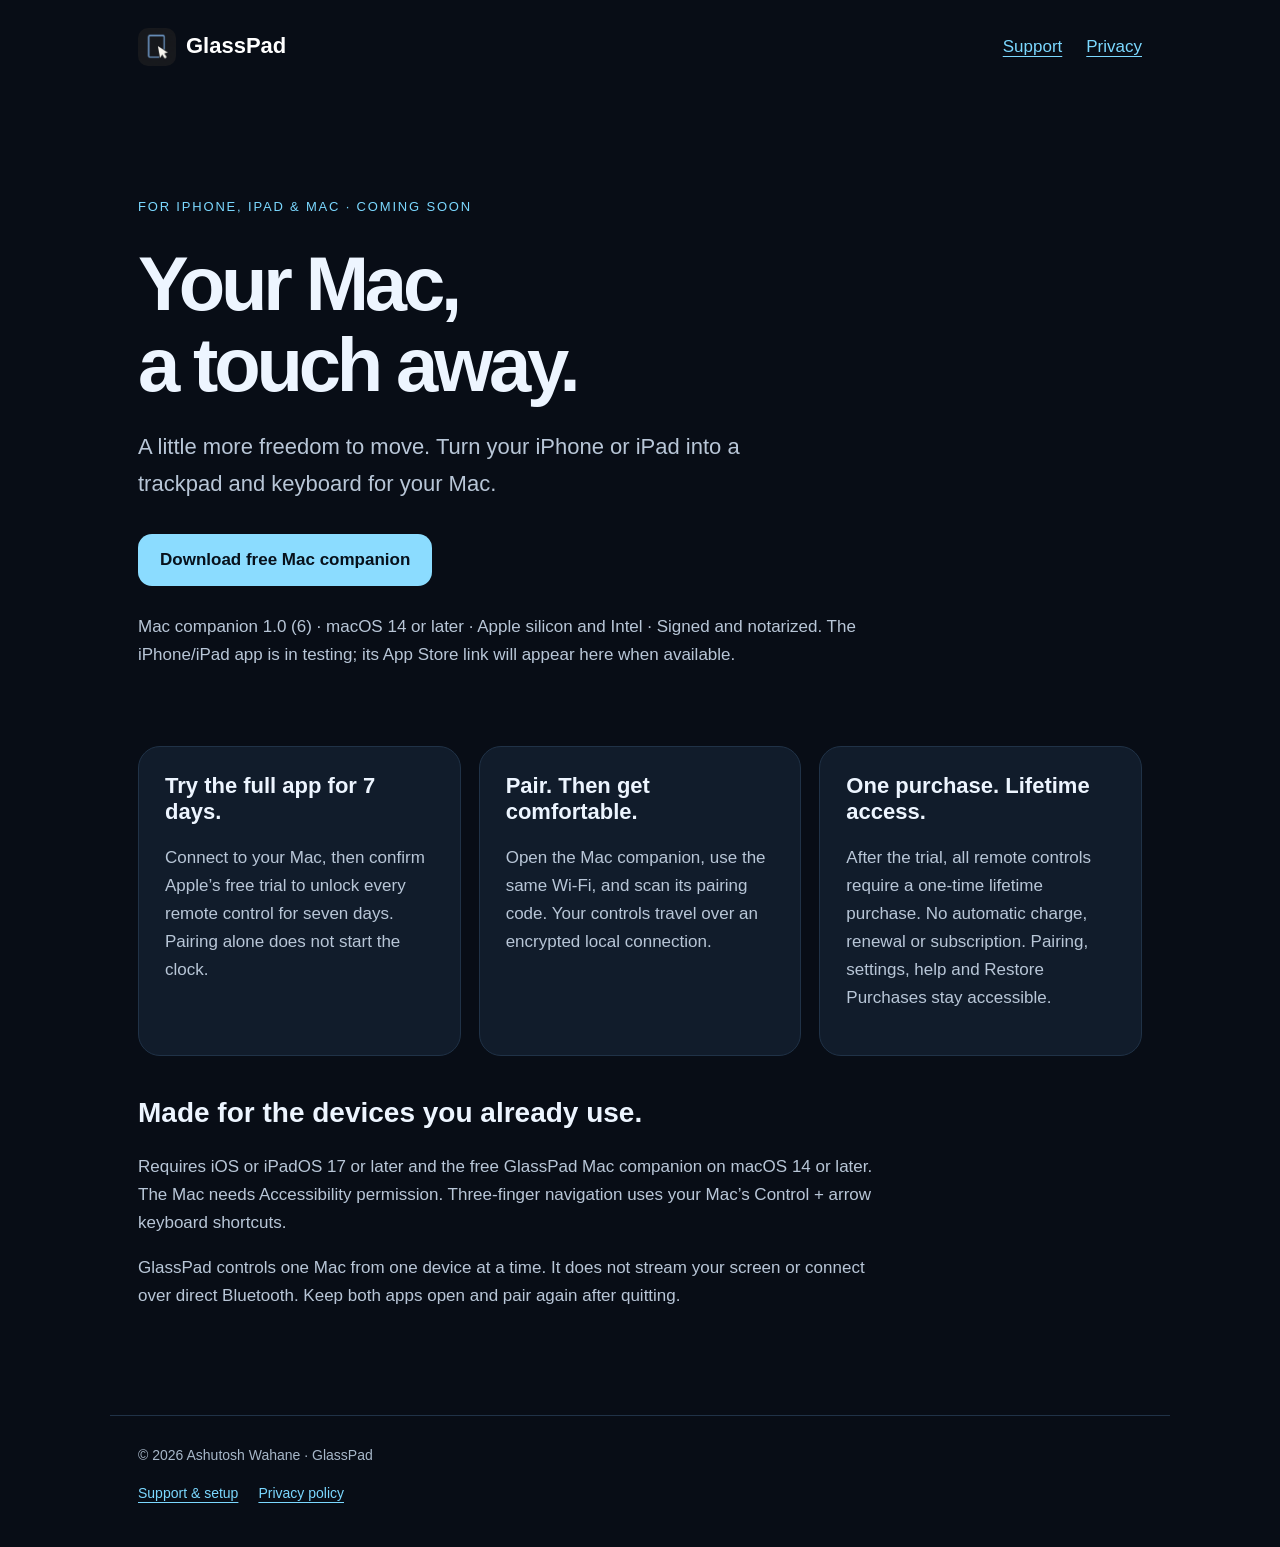
==== index.html @ e1596158 "Update current Mac companion label to build 6 Updated the version number in the Mac companion downlo" ====
<!doctype html><html lang="en"><head><meta charset="utf-8"><meta name="viewport" content="width=device-width,initial-scale=1"><meta name="description" content="GlassPad turns your iPhone or iPad into a trackpad and keyboard for your Mac."><title>Your Mac, a touch away — GlassPad</title><link rel="icon" href="icon.png"><link rel="stylesheet" href="style.css"></head><body><header><nav aria-label="Main"><a class="brand" href="./"><img src="icon.png" alt="">GlassPad</a><a href="support.html">Support</a><a href="privacy.html">Privacy</a></nav></header><main><section class="hero"><span class="eyebrow">For iPhone, iPad &amp; Mac · Coming soon</span><h1>Your Mac,<br>a touch away.</h1><p class="lead">A little more freedom to move. Turn your iPhone or iPad into a trackpad and keyboard for your Mac.</p><a class="button" href="https://github.com/Ashutoshwahane/glasspad-site/releases/download/mac-v1.0-build6/GlassPad-Mac-1.0-6.zip">Download free Mac companion</a><p>Mac companion 1.0 (6) · macOS 14 or later · Apple silicon and Intel · Signed and notarized. The iPhone/iPad app is in testing; its App Store link will appear here when available.</p></section><section class="cards" aria-label="Features"><article class="card"><h2>Try the full app for 7 days.</h2><p>Connect to your Mac, then confirm Apple’s free trial to unlock every remote control for seven days. Pairing alone does not start the clock.</p></article><article class="card"><h2>Pair. Then get comfortable.</h2><p>Open the Mac companion, use the same Wi-Fi, and scan its pairing code. Your controls travel over an encrypted local connection.</p></article><article class="card"><h2>One purchase. Lifetime access.</h2><p>After the trial, all remote controls require a one-time lifetime purchase. No automatic charge, renewal or subscription. Pairing, settings, help and Restore Purchases stay accessible.</p></article></section><section class="prose"><h2>Made for the devices you already use.</h2><p>Requires iOS or iPadOS 17 or later and the free GlassPad Mac companion on macOS 14 or later. The Mac needs Accessibility permission. Three-finger navigation uses your Mac’s Control + arrow keyboard shortcuts.</p><p>GlassPad controls one Mac from one device at a time. It does not stream your screen or connect over direct Bluetooth. Keep both apps open and pair again after quitting.</p></section></main><footer>© 2026 Ashutosh Wahane · GlassPad<p><a href="support.html">Support &amp; setup</a><a href="privacy.html">Privacy policy</a></p></footer></body></html>
---- style.css ----
*{box-sizing:border-box}body{margin:0;background:#080d16;color:#edf5ff;font:17px/1.65 -apple-system,BlinkMacSystemFont,"Segoe UI",sans-serif}a{color:#7bd8ff;text-underline-offset:4px}header,main,footer{max-width:1060px;margin:auto;padding:28px}nav{display:flex;align-items:center;gap:24px}nav .brand{margin-right:auto;color:#fff;text-decoration:none;font-size:22px;font-weight:700}nav img{width:38px;height:38px;border-radius:10px;vertical-align:middle;margin-right:10px}.hero{padding:70px 0 60px;max-width:800px}.eyebrow{color:#7bd8ff;font-size:13px;letter-spacing:.14em;text-transform:uppercase}h1{font-size:clamp(40px,7vw,76px);line-height:1.06;letter-spacing:-.055em;margin:24px 0}h2{font-size:28px;line-height:1.2;margin-top:40px}p{color:#b8c6d7}strong{color:#edf5ff}.lead{font-size:22px;max-width:640px}.button{display:inline-block;background:#8bdcff;color:#07111c;padding:12px 22px;border-radius:14px;text-decoration:none;font-weight:700;margin:10px 10px 10px 0}.cards{display:grid;grid-template-columns:repeat(3,1fr);gap:18px}.card{background:#111c2b;border:1px solid #203247;border-radius:22px;padding:26px}.card h2{font-size:22px;margin-top:0}.prose{max-width:760px}.prose h1{font-size:48px}.notice{border-left:3px solid #7bd8ff;padding:12px 20px;background:#111c2b}footer{font-size:14px;border-top:1px solid #203247;margin-top:60px;color:#a7b7c9}footer a{margin-right:20px}@media(max-width:700px){.cards{grid-template-columns:1fr}header,main,footer{padding:22px}nav{gap:16px;font-size:14px}.hero{padding-top:36px}.prose h1{font-size:38px}}
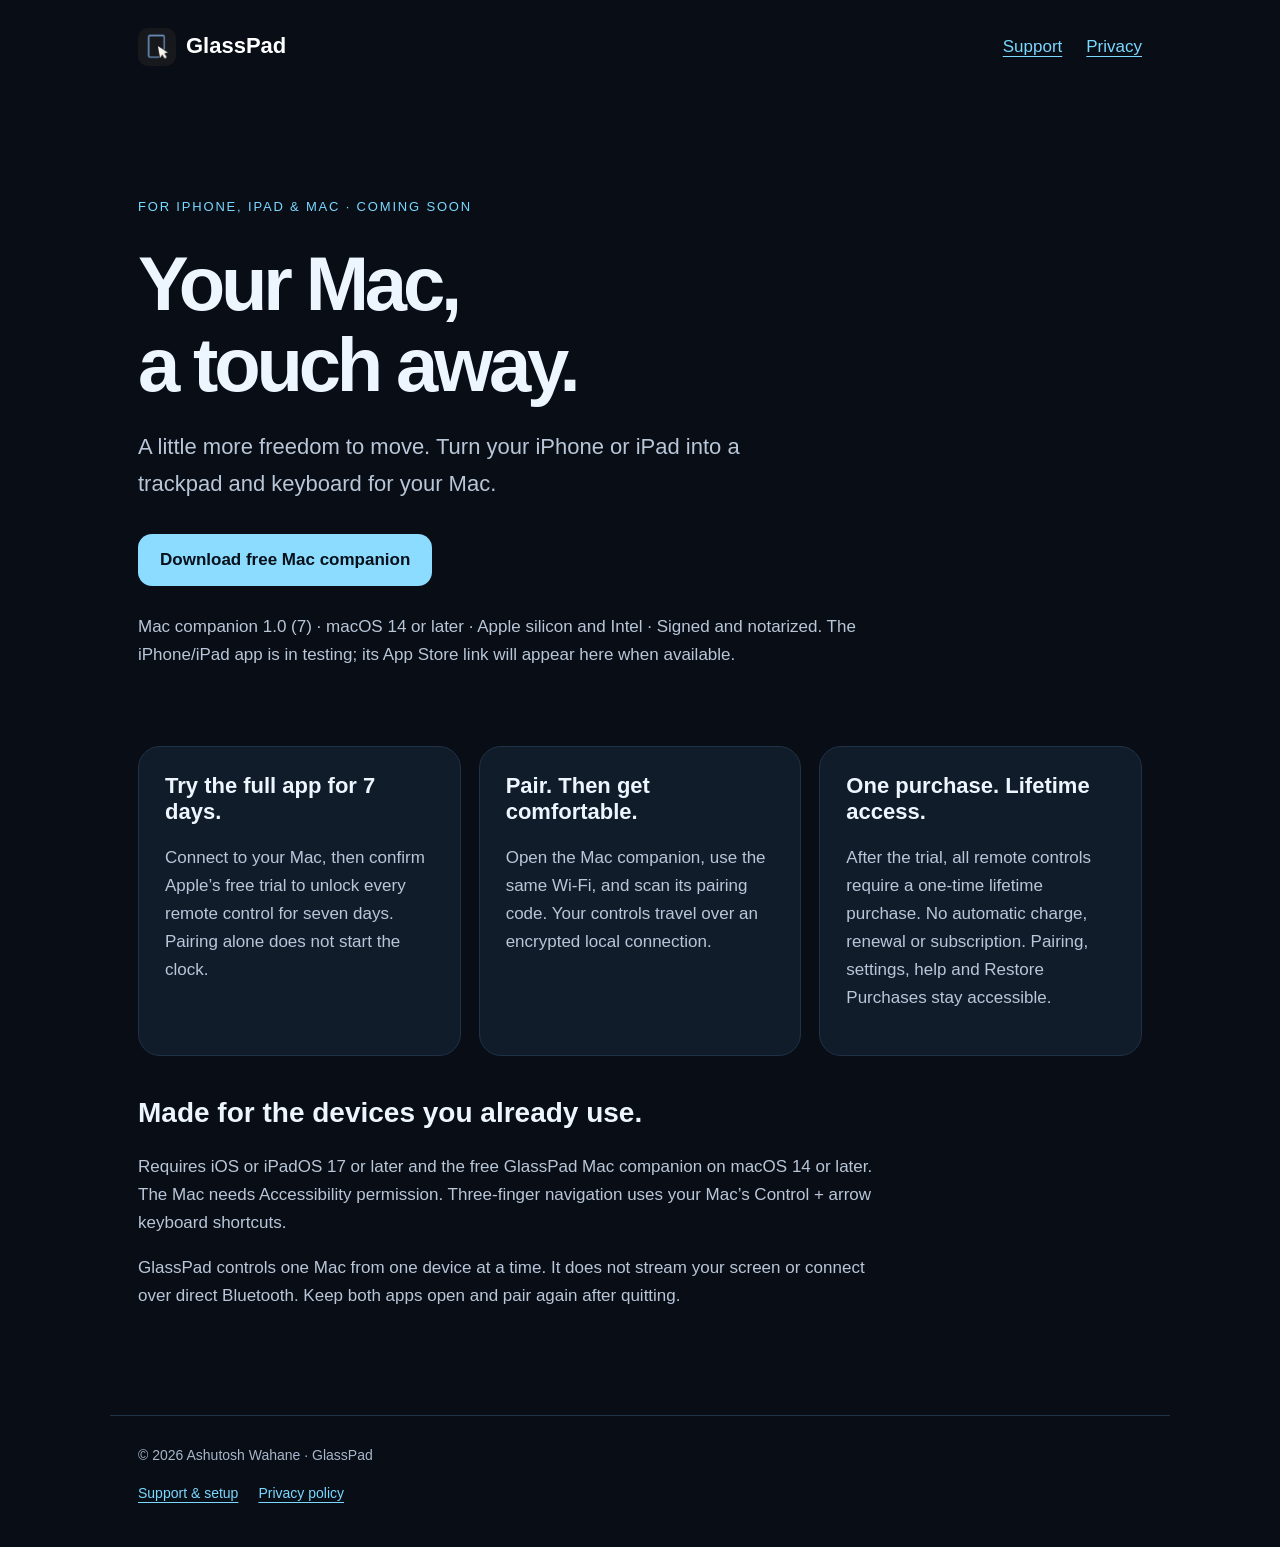
==== commit 3a905076: "Publish notarized Mac companion 1.0 build 7" ====
--- a/index.html
+++ b/index.html
@@ -1 +1 @@
-<!doctype html><html lang="en"><head><meta charset="utf-8"><meta name="viewport" content="width=device-width,initial-scale=1"><meta name="description" content="GlassPad turns your iPhone or iPad into a trackpad and keyboard for your Mac."><title>Your Mac, a touch away — GlassPad</title><link rel="icon" href="icon.png"><link rel="stylesheet" href="style.css"></head><body><header><nav aria-label="Main"><a class="brand" href="./"><img src="icon.png" alt="">GlassPad</a><a href="support.html">Support</a><a href="privacy.html">Privacy</a></nav></header><main><section class="hero"><span class="eyebrow">For iPhone, iPad &amp; Mac · Coming soon</span><h1>Your Mac,<br>a touch away.</h1><p class="lead">A little more freedom to move. Turn your iPhone or iPad into a trackpad and keyboard for your Mac.</p><a class="button" href="https://github.com/Ashutoshwahane/glasspad-site/releases/download/mac-v1.0-build6/GlassPad-Mac-1.0-6.zip">Download free Mac companion</a><p>Mac companion 1.0 (6) · macOS 14 or later · Apple silicon and Intel · Signed and notarized. The iPhone/iPad app is in testing; its App Store link will appear here when available.</p></section><section class="cards" aria-label="Features"><article class="card"><h2>Try the full app for 7 days.</h2><p>Connect to your Mac, then confirm Apple’s free trial to unlock every remote control for seven days. Pairing alone does not start the clock.</p></article><article class="card"><h2>Pair. Then get comfortable.</h2><p>Open the Mac companion, use the same Wi-Fi, and scan its pairing code. Your controls travel over an encrypted local connection.</p></article><article class="card"><h2>One purchase. Lifetime access.</h2><p>After the trial, all remote controls require a one-time lifetime purchase. No automatic charge, renewal or subscription. Pairing, settings, help and Restore Purchases stay accessible.</p></article></section><section class="prose"><h2>Made for the devices you already use.</h2><p>Requires iOS or iPadOS 17 or later and the free GlassPad Mac companion on macOS 14 or later. The Mac needs Accessibility permission. Three-finger navigation uses your Mac’s Control + arrow keyboard shortcuts.</p><p>GlassPad controls one Mac from one device at a time. It does not stream your screen or connect over direct Bluetooth. Keep both apps open and pair again after quitting.</p></section></main><footer>© 2026 Ashutosh Wahane · GlassPad<p><a href="support.html">Support &amp; setup</a><a href="privacy.html">Privacy policy</a></p></footer></body></html>
+<!doctype html><html lang="en"><head><meta charset="utf-8"><meta name="viewport" content="width=device-width,initial-scale=1"><meta name="description" content="GlassPad turns your iPhone or iPad into a trackpad and keyboard for your Mac."><title>Your Mac, a touch away — GlassPad</title><link rel="icon" href="icon.png"><link rel="stylesheet" href="style.css"></head><body><header><nav aria-label="Main"><a class="brand" href="./"><img src="icon.png" alt="">GlassPad</a><a href="support.html">Support</a><a href="privacy.html">Privacy</a></nav></header><main><section class="hero"><span class="eyebrow">For iPhone, iPad &amp; Mac · Coming soon</span><h1>Your Mac,<br>a touch away.</h1><p class="lead">A little more freedom to move. Turn your iPhone or iPad into a trackpad and keyboard for your Mac.</p><a class="button" href="https://github.com/Ashutoshwahane/glasspad-site/releases/download/mac-v1.0-build7/GlassPad-Mac-1.0-7.zip">Download free Mac companion</a><p>Mac companion 1.0 (7) · macOS 14 or later · Apple silicon and Intel · Signed and notarized. The iPhone/iPad app is in testing; its App Store link will appear here when available.</p></section><section class="cards" aria-label="Features"><article class="card"><h2>Try the full app for 7 days.</h2><p>Connect to your Mac, then confirm Apple’s free trial to unlock every remote control for seven days. Pairing alone does not start the clock.</p></article><article class="card"><h2>Pair. Then get comfortable.</h2><p>Open the Mac companion, use the same Wi-Fi, and scan its pairing code. Your controls travel over an encrypted local connection.</p></article><article class="card"><h2>One purchase. Lifetime access.</h2><p>After the trial, all remote controls require a one-time lifetime purchase. No automatic charge, renewal or subscription. Pairing, settings, help and Restore Purchases stay accessible.</p></article></section><section class="prose"><h2>Made for the devices you already use.</h2><p>Requires iOS or iPadOS 17 or later and the free GlassPad Mac companion on macOS 14 or later. The Mac needs Accessibility permission. Three-finger navigation uses your Mac’s Control + arrow keyboard shortcuts.</p><p>GlassPad controls one Mac from one device at a time. It does not stream your screen or connect over direct Bluetooth. Keep both apps open and pair again after quitting.</p></section></main><footer>© 2026 Ashutosh Wahane · GlassPad<p><a href="support.html">Support &amp; setup</a><a href="privacy.html">Privacy policy</a></p></footer></body></html>
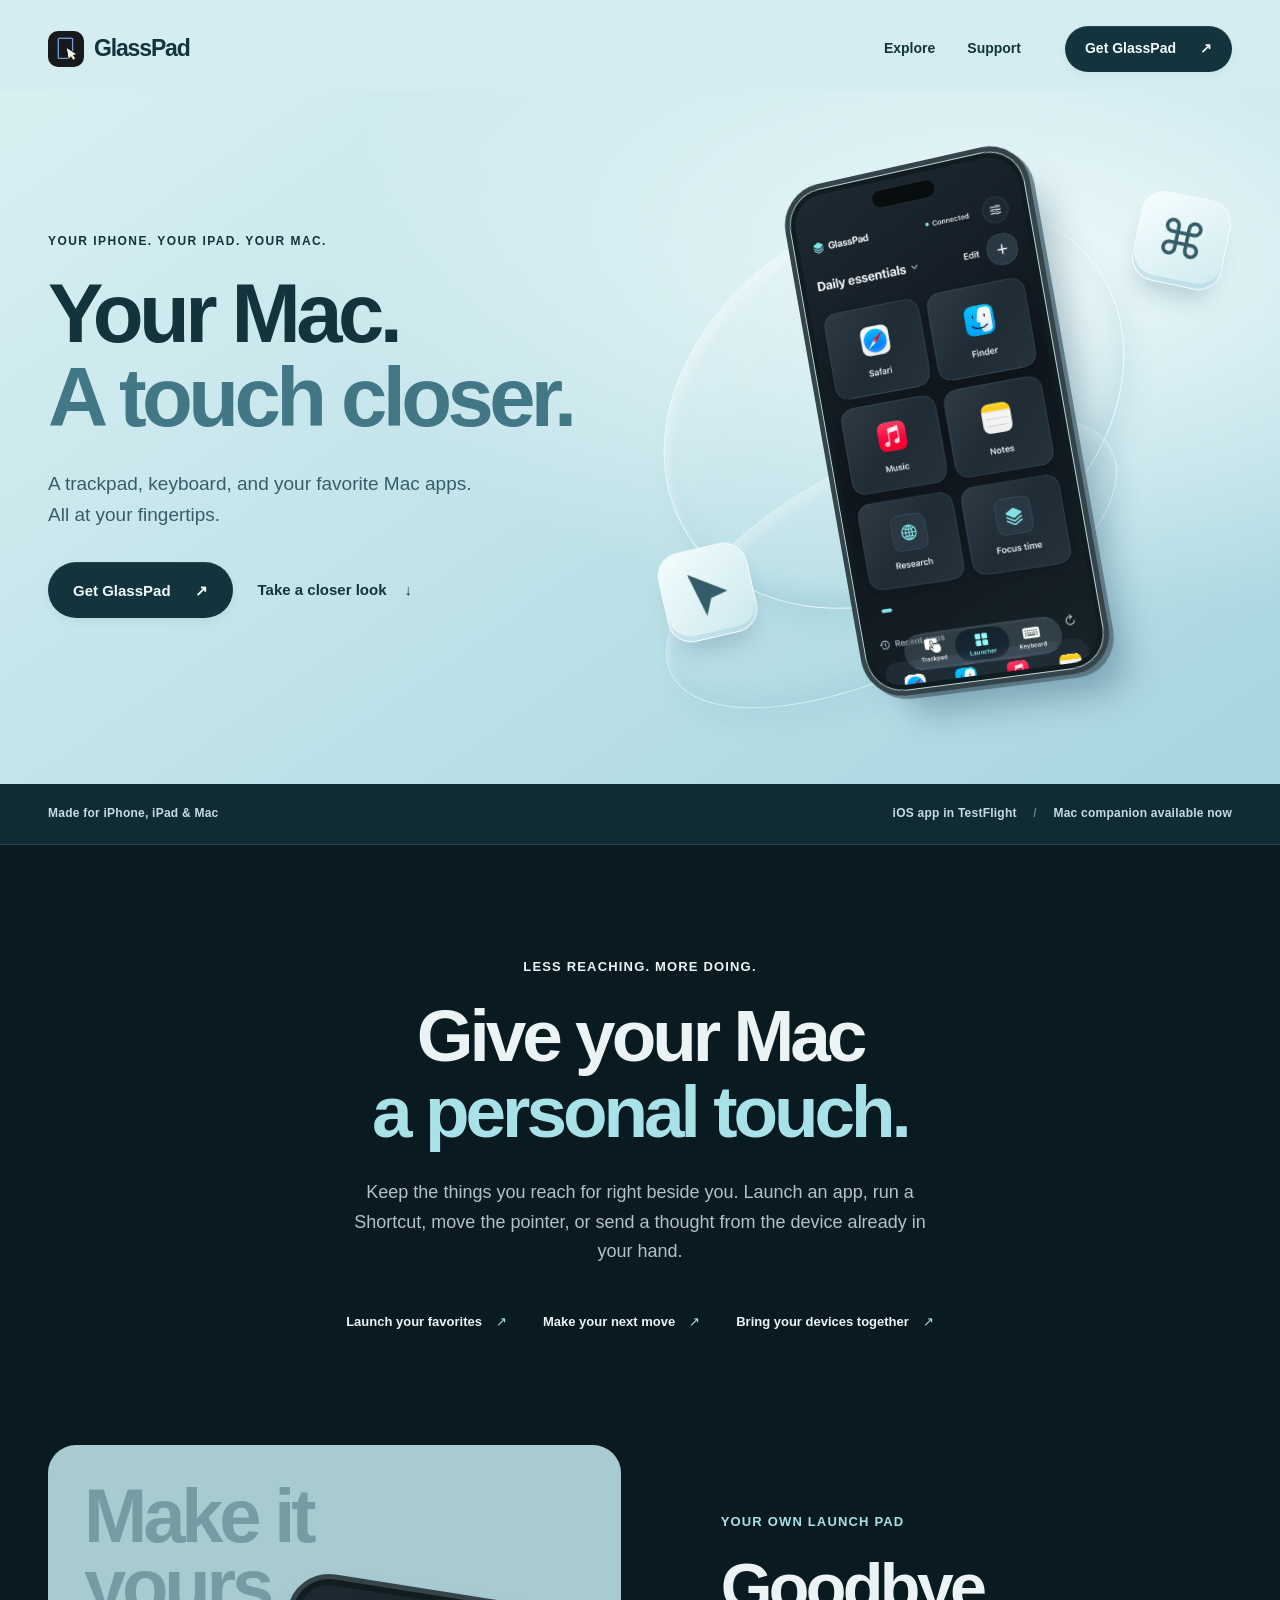
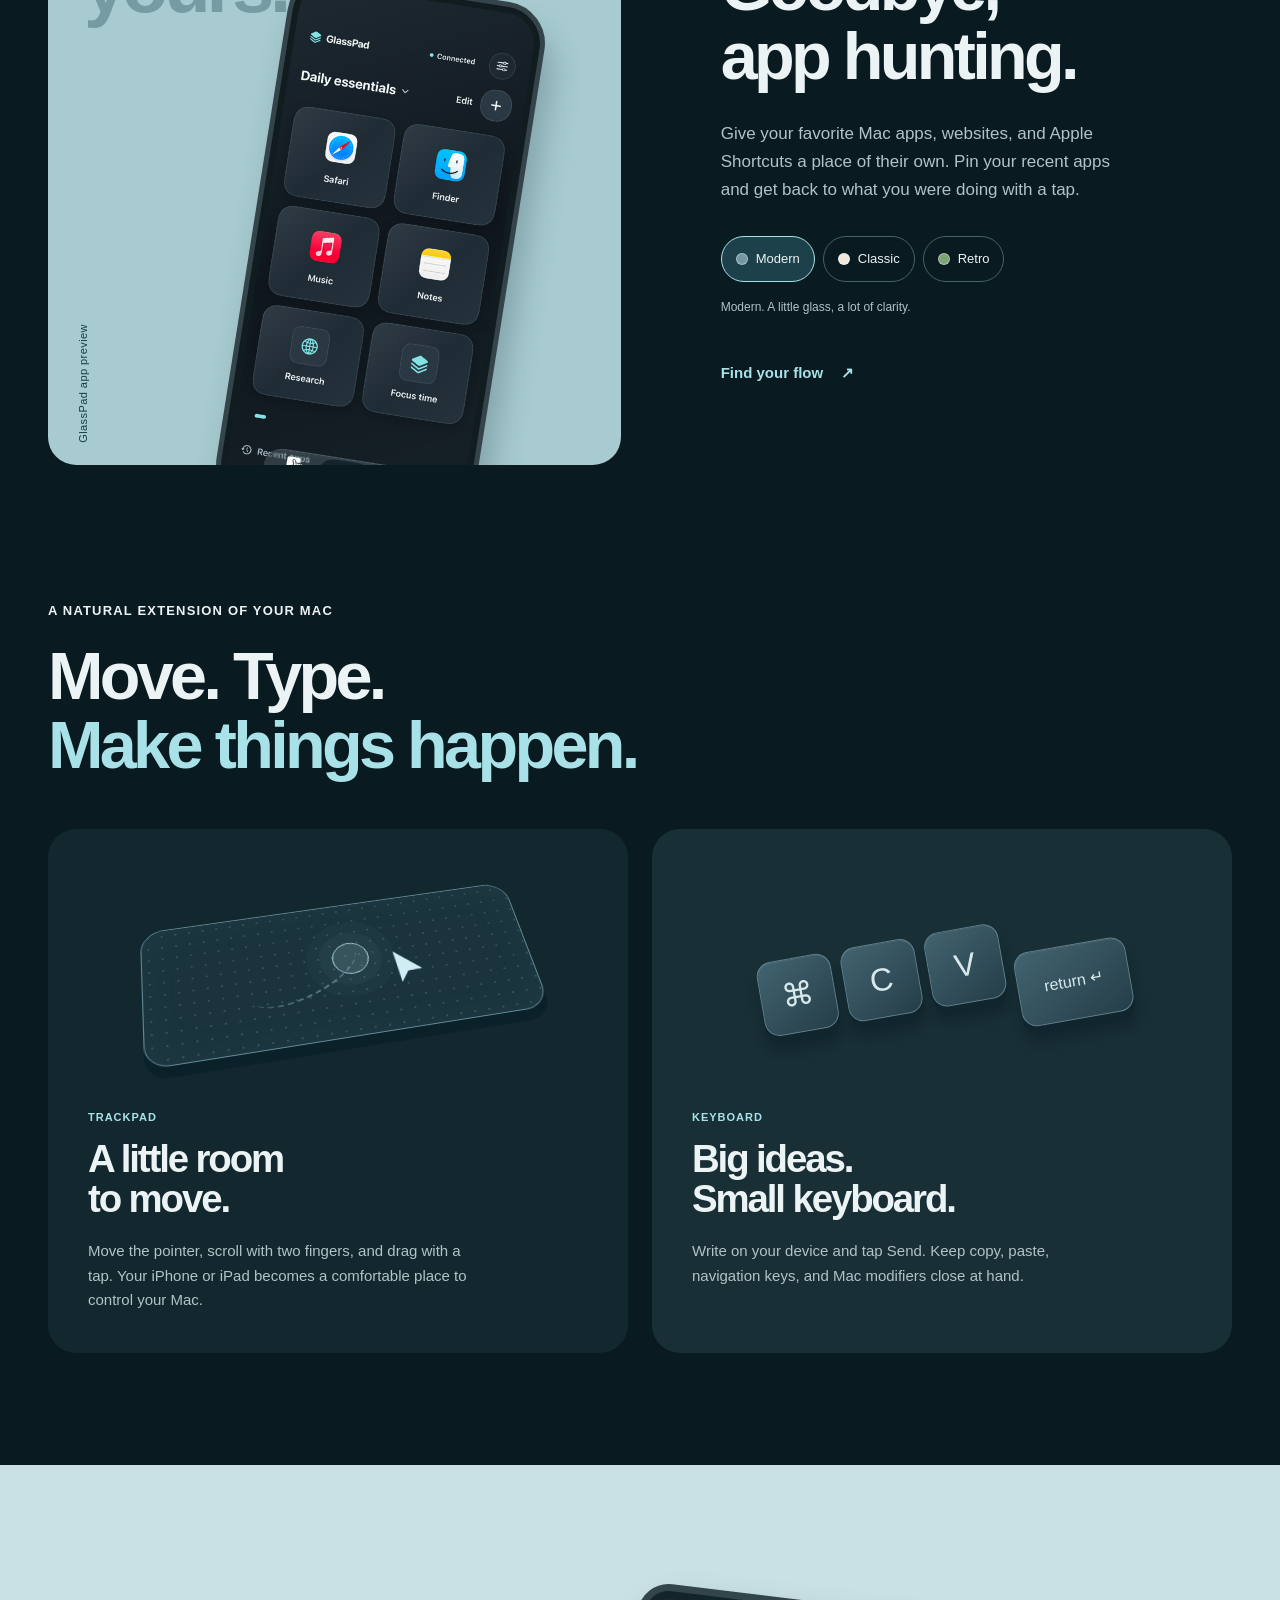
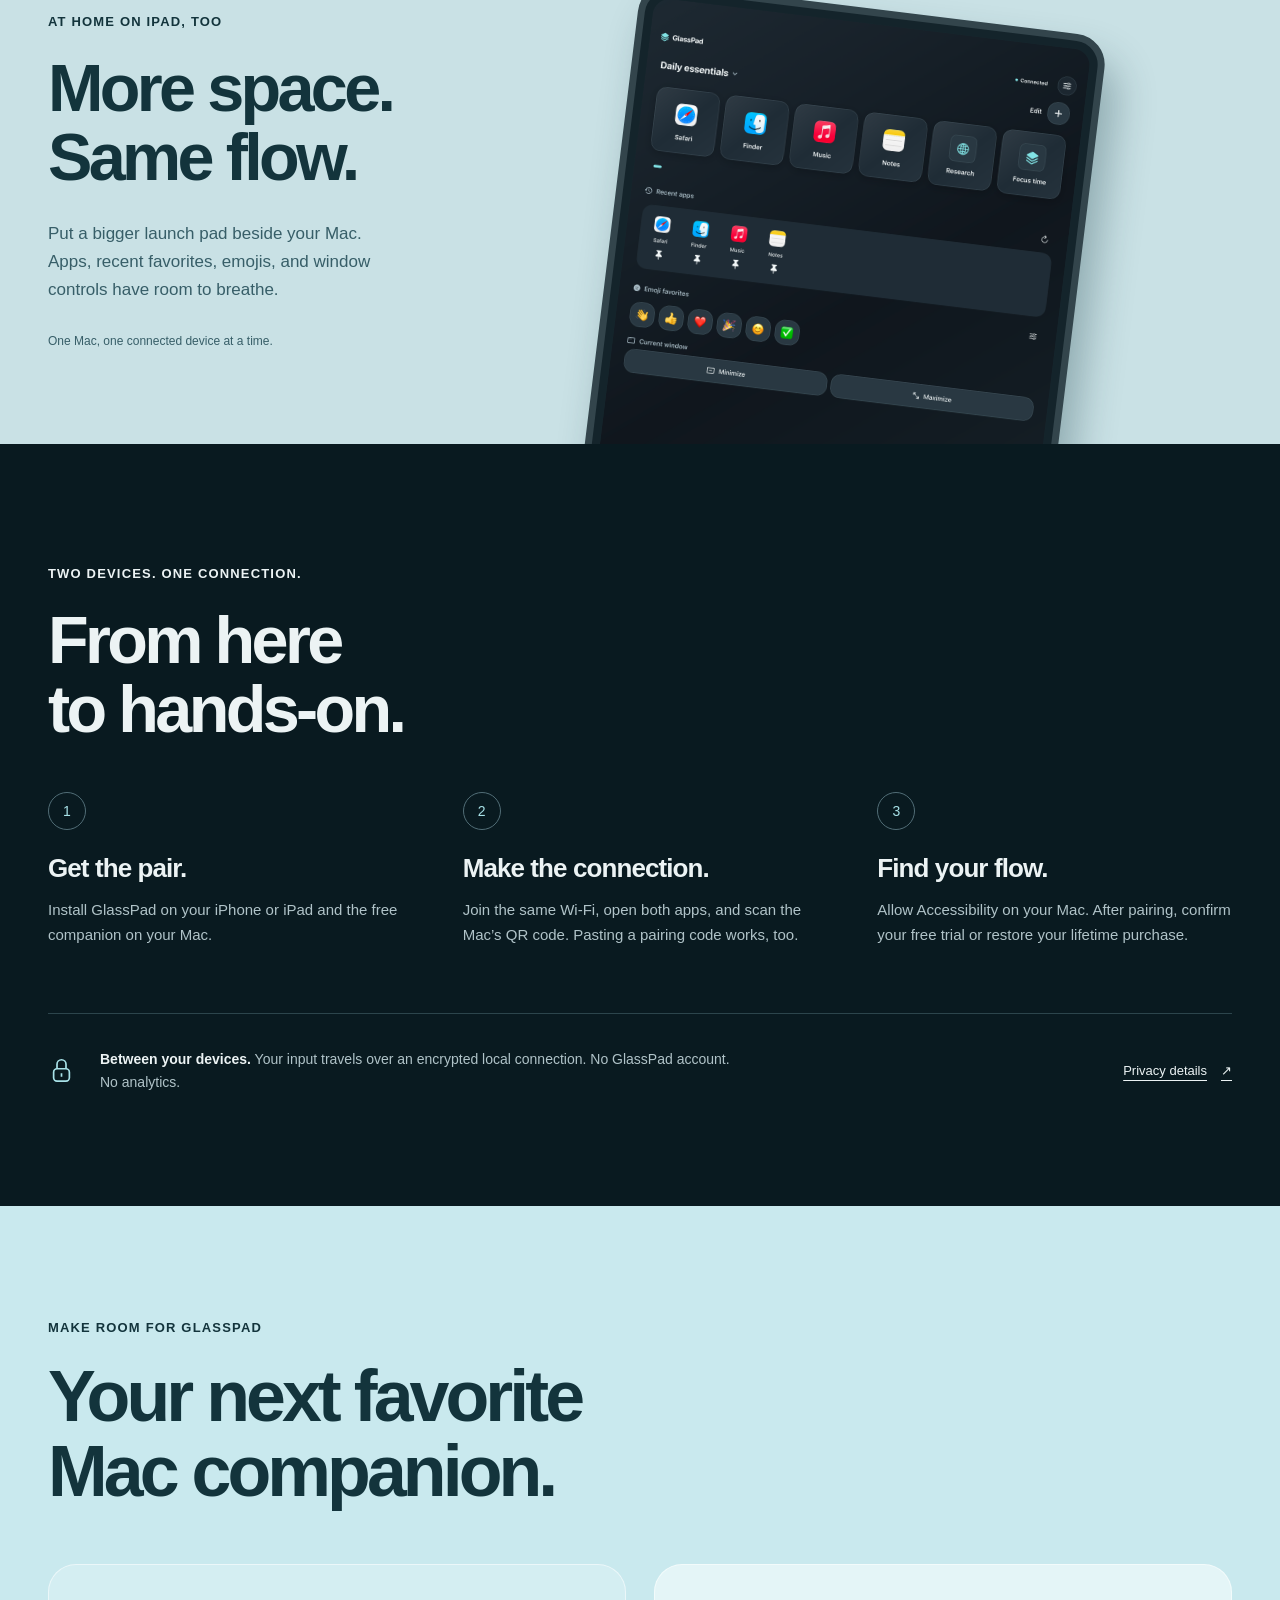
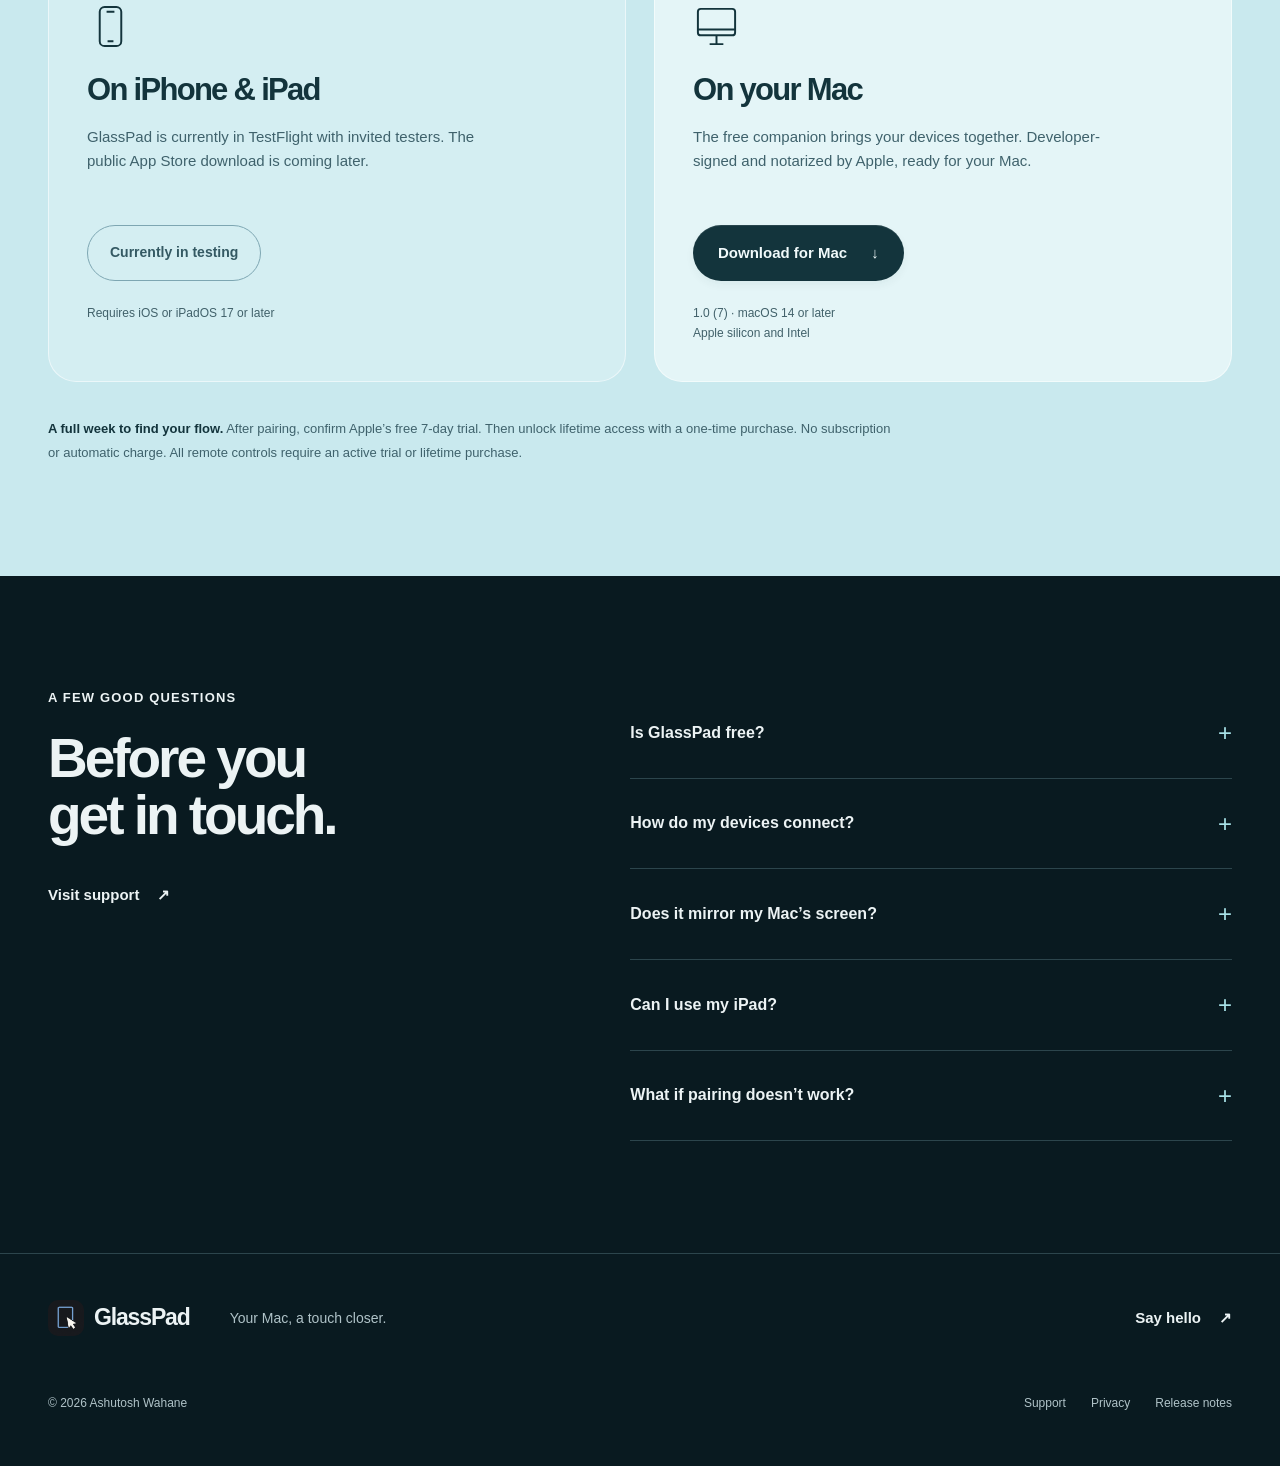
==== commit 6e050b9d: "Refresh GlassPad website with product previews and interactive themes" ====
--- a/index.html
+++ b/index.html
@@ -1 +1,122 @@
-<!doctype html><html lang="en"><head><meta charset="utf-8"><meta name="viewport" content="width=device-width,initial-scale=1"><meta name="description" content="GlassPad turns your iPhone or iPad into a trackpad and keyboard for your Mac."><title>Your Mac, a touch away — GlassPad</title><link rel="icon" href="icon.png"><link rel="stylesheet" href="style.css"></head><body><header><nav aria-label="Main"><a class="brand" href="./"><img src="icon.png" alt="">GlassPad</a><a href="support.html">Support</a><a href="privacy.html">Privacy</a></nav></header><main><section class="hero"><span class="eyebrow">For iPhone, iPad &amp; Mac · Coming soon</span><h1>Your Mac,<br>a touch away.</h1><p class="lead">A little more freedom to move. Turn your iPhone or iPad into a trackpad and keyboard for your Mac.</p><a class="button" href="https://github.com/Ashutoshwahane/glasspad-site/releases/download/mac-v1.0-build7/GlassPad-Mac-1.0-7.zip">Download free Mac companion</a><p>Mac companion 1.0 (7) · macOS 14 or later · Apple silicon and Intel · Signed and notarized. The iPhone/iPad app is in testing; its App Store link will appear here when available.</p></section><section class="cards" aria-label="Features"><article class="card"><h2>Try the full app for 7 days.</h2><p>Connect to your Mac, then confirm Apple’s free trial to unlock every remote control for seven days. Pairing alone does not start the clock.</p></article><article class="card"><h2>Pair. Then get comfortable.</h2><p>Open the Mac companion, use the same Wi-Fi, and scan its pairing code. Your controls travel over an encrypted local connection.</p></article><article class="card"><h2>One purchase. Lifetime access.</h2><p>After the trial, all remote controls require a one-time lifetime purchase. No automatic charge, renewal or subscription. Pairing, settings, help and Restore Purchases stay accessible.</p></article></section><section class="prose"><h2>Made for the devices you already use.</h2><p>Requires iOS or iPadOS 17 or later and the free GlassPad Mac companion on macOS 14 or later. The Mac needs Accessibility permission. Three-finger navigation uses your Mac’s Control + arrow keyboard shortcuts.</p><p>GlassPad controls one Mac from one device at a time. It does not stream your screen or connect over direct Bluetooth. Keep both apps open and pair again after quitting.</p></section></main><footer>© 2026 Ashutosh Wahane · GlassPad<p><a href="support.html">Support &amp; setup</a><a href="privacy.html">Privacy policy</a></p></footer></body></html>
+<!doctype html>
+<html lang="en">
+<head>
+  <meta charset="utf-8">
+  <meta name="viewport" content="width=device-width,initial-scale=1">
+  <meta name="theme-color" content="#c9e9ee">
+  <meta name="description" content="Your Mac, a touch closer. Turn your iPhone or iPad into a trackpad, keyboard and personal launcher with GlassPad.">
+  <title>GlassPad | Your Mac, a touch closer.</title>
+  <link rel="icon" href="assets/brand.png">
+  <link rel="stylesheet" href="style.css">
+  <link rel="preload" href="assets/launcher-modern.png" as="image">
+  <script src="app.js" defer></script>
+</head>
+<body class="landing">
+<a class="skip-link" href="#main">Skip to content</a>
+<div class="header-shell">
+  <header class="site-header wrap">
+    <nav aria-label="Main">
+      <a class="brand" href="./" aria-label="GlassPad home"><img src="assets/brand.png" alt="" width="38" height="38">GlassPad</a>
+      <div class="nav-links"><a href="#features">Explore</a><a href="support.html">Support</a></div>
+      <a class="button button-small button-dark" href="#download">Get GlassPad <span aria-hidden="true">↗</span></a>
+    </nav>
+  </header>
+</div>
+<main id="main">
+<div class="hero-shell">
+    <section class="hero wrap" aria-labelledby="hero-title">
+      <div class="hero-copy">
+        <p class="eyebrow">Your iPhone. Your iPad. Your Mac.</p>
+        <h1 id="hero-title">Your Mac.<br> <span>A touch closer.</span></h1>
+        <p class="hero-description">A trackpad, keyboard, and your favorite Mac apps.<br class="desktop-break"> All at your fingertips.</p>
+        <div class="hero-actions"><a class="button button-dark" href="#download">Get GlassPad <span aria-hidden="true">↗</span></a><a class="text-link" href="#features">Take a closer look <span aria-hidden="true">↓</span></a></div>
+      </div>
+      <div class="hero-art" aria-label="GlassPad launcher on iPhone">
+        <div class="glass-orbit orbit-back" aria-hidden="true"></div>
+        <div class="phone hero-phone"><img src="assets/launcher-modern.png" alt="GlassPad on iPhone, with Safari, Finder, Music, Notes, a website and a Shortcut ready to launch." width="393" height="852" fetchpriority="high"><span class="phone-speaker" aria-hidden="true"></span></div>
+        <div class="glass-orbit orbit-front" aria-hidden="true"></div>
+        <div class="floating-key key-command" aria-hidden="true">⌘</div>
+        <div class="floating-key key-pointer" aria-hidden="true"><svg viewBox="0 0 64 64"><path d="M15 9 52 34 34 38 26 55Z"/></svg></div>
+      </div>
+    </section>
+</div>
+<div class="availability"><div class="wrap"><p>Made for iPhone, iPad &amp; Mac</p><p>iOS app in TestFlight <span aria-hidden="true">/</span> Mac companion available now</p></div></div>
+<div class="page-content">
+  <section class="intro section wrap" id="features" aria-labelledby="intro-title">
+    <p class="eyebrow">Less reaching. More doing.</p>
+    <h2 id="intro-title">Give your Mac<br> <span class="accent">a personal touch.</span></h2>
+    <p class="section-lead">Keep the things you reach for right beside you. Launch an app, run a Shortcut, move the pointer, or send a thought from the device already in your hand.</p>
+    <div class="feature-links" aria-label="Explore features"><a href="#launcher">Launch your favorites <span aria-hidden="true">↗</span></a><a href="#controls">Make your next move <span aria-hidden="true">↗</span></a><a href="#setup">Bring your devices together <span aria-hidden="true">↗</span></a></div>
+  </section>
+
+  <section class="showcase section wrap" id="launcher" aria-labelledby="launcher-title">
+    <div class="showcase-stage" data-theme="modern">
+      <div class="stage-word" aria-hidden="true">Make it<br> yours.</div>
+      <div class="phone showcase-phone"><img id="theme-preview" src="assets/launcher-modern.png" alt="Modern theme: a dark glass launcher with large app icons." width="393" height="852" loading="lazy"></div>
+      <p class="image-note">GlassPad app preview</p>
+    </div>
+    <div class="showcase-copy">
+      <p class="eyebrow">Your own launch pad</p>
+      <h2 id="launcher-title">Goodbye,<br> app hunting.</h2>
+      <p>Give your favorite Mac apps, websites, and Apple Shortcuts a place of their own. Pin your recent apps and get back to what you were doing with a tap.</p>
+      <div class="theme-picker" role="group" aria-label="Preview a GlassPad theme">
+        <button type="button" data-theme="modern" aria-pressed="true" aria-controls="theme-preview"><span class="swatch swatch-modern" aria-hidden="true"></span>Modern</button>
+        <button type="button" data-theme="classic" aria-pressed="false" aria-controls="theme-preview"><span class="swatch swatch-classic" aria-hidden="true"></span>Classic</button>
+        <button type="button" data-theme="retro" aria-pressed="false" aria-controls="theme-preview"><span class="swatch swatch-retro" aria-hidden="true"></span>Retro</button>
+      </div>
+      <p class="theme-caption" id="theme-caption" aria-live="polite">Modern. A little glass, a lot of clarity.</p>
+      <noscript><p>Modern theme shown. Enable JavaScript to preview Classic and Retro.</p></noscript>
+      <a class="text-link" href="#download">Find your flow <span aria-hidden="true">↗</span></a>
+    </div>
+  </section>
+
+  <section class="controls section wrap" id="controls" aria-labelledby="controls-title">
+    <div class="section-heading"><p class="eyebrow">A natural extension of your Mac</p><h2 id="controls-title">Move. Type.<br> <span class="accent">Make things happen.</span></h2></div>
+    <div class="control-grid">
+      <article class="control-card trackpad-card">
+        <div class="gesture-art" aria-hidden="true"><div class="touch-surface"><span class="touch-trail"></span><span class="touch-point"></span><svg class="gesture-cursor" viewBox="0 0 64 64"><path d="M15 9 52 34 34 38 26 55Z"/></svg></div></div>
+        <div class="card-copy"><p class="eyebrow">Trackpad</p><h3>A little room<br> to move.</h3><p>Move the pointer, scroll with two fingers, and drag with a tap. Your iPhone or iPad becomes a comfortable place to control your Mac.</p></div>
+      </article>
+      <article class="control-card keyboard-card">
+        <div class="keyboard-art" aria-hidden="true"><span class="keycap">⌘</span><span class="keycap">C</span><span class="keycap">V</span><span class="keycap keycap-return">return ↵</span></div>
+        <div class="card-copy"><p class="eyebrow">Keyboard</p><h3>Big ideas.<br> Small keyboard.</h3><p>Write on your device and tap Send. Keep copy, paste, navigation keys, and Mac modifiers close at hand.</p></div>
+      </article>
+    </div>
+  </section>
+
+  <section class="ipad-section section" aria-labelledby="ipad-title"><div class="wrap ipad-layout">
+    <div class="ipad-copy"><p class="eyebrow">At home on iPad, too</p><h2 id="ipad-title">More space.<br> Same flow.</h2><p>Put a bigger launch pad beside your Mac. Apps, recent favorites, emojis, and window controls have room to breathe.</p><p class="small-note">One Mac, one connected device at a time.</p></div>
+    <div class="tablet"><img src="assets/ipad-launcher.png" alt="GlassPad on iPad showing favorite apps, recent apps, emoji favorites and window controls." width="1024" height="1366" loading="lazy"></div>
+  </div></section>
+
+  <section class="setup section wrap" id="setup" aria-labelledby="setup-title">
+    <div class="section-heading"><p class="eyebrow">Two devices. One connection.</p><h2 id="setup-title">From here<br> to hands-on.</h2></div>
+    <ol class="setup-steps">
+      <li><span class="step-number" aria-hidden="true">1</span><h3>Get the pair.</h3><p>Install GlassPad on your iPhone or iPad and the free companion on your Mac.</p></li>
+      <li><span class="step-number" aria-hidden="true">2</span><h3>Make the connection.</h3><p>Join the same Wi-Fi, open both apps, and scan the Mac’s QR code. Pasting a pairing code works, too.</p></li>
+      <li><span class="step-number" aria-hidden="true">3</span><h3>Find your flow.</h3><p>Allow Accessibility on your Mac. After pairing, confirm your free trial or restore your lifetime purchase.</p></li>
+    </ol>
+    <div class="privacy-note"><svg viewBox="0 0 24 24" fill="none" stroke="currentColor" stroke-width="1.5" aria-hidden="true"><rect x="5" y="10" width="14" height="11" rx="3"/><path d="M8 10V6a4 4 0 0 1 8 0v4M12 14v3"/></svg><p><strong>Between your devices.</strong> Your input travels over an encrypted local connection. No GlassPad account. No analytics.</p><a href="privacy.html">Privacy details <span aria-hidden="true">↗</span></a></div>
+  </section>
+
+  <section class="download-section section" id="download" aria-labelledby="download-title"><div class="wrap">
+    <p class="eyebrow">Make room for GlassPad</p><h2 id="download-title">Your next favorite<br> Mac companion.</h2>
+    <div class="download-grid">
+      <article class="download-card ios-download"><div class="platform-icon" aria-hidden="true"><svg viewBox="0 0 48 48" fill="none" stroke="currentColor" stroke-width="2"><rect x="13" y="4" width="22" height="40" rx="5"/><path d="M20 9h8M21 39h6"/></svg></div><h3>On iPhone &amp; iPad</h3><p>GlassPad is currently in TestFlight with invited testers. The public App Store download is coming later.</p><span class="availability-label">Currently in testing</span><p class="requirements">Requires iOS or iPadOS 17 or later</p></article>
+      <article class="download-card mac-download"><div class="platform-icon" aria-hidden="true"><svg viewBox="0 0 48 48" fill="none" stroke="currentColor" stroke-width="2"><rect x="5" y="6" width="38" height="27" rx="3"/><path d="M17 42h14M24 33v9M5 27h38"/></svg></div><h3>On your Mac</h3><p>The free companion brings your devices together. Developer-signed and notarized by Apple, ready for your Mac.</p><a class="button button-dark" href="https://github.com/Ashutoshwahane/glasspad-site/releases/download/mac-v1.0-build7/GlassPad-Mac-1.0-7.zip">Download for Mac <span aria-hidden="true">↓</span></a><p class="requirements">1.0 (7) · macOS 14 or later<br> Apple silicon and Intel</p></article>
+    </div>
+    <p class="trial-note"><strong>A full week to find your flow.</strong> After pairing, confirm Apple’s free 7-day trial. Then unlock lifetime access with a one-time purchase. No subscription or automatic charge. All remote controls require an active trial or lifetime purchase.</p>
+  </div></section>
+
+  <section class="faq section wrap" aria-labelledby="faq-title"><div><p class="eyebrow">A few good questions</p><h2 id="faq-title">Before you<br> get in touch.</h2><a class="text-link" href="support.html">Visit support <span aria-hidden="true">↗</span></a></div><div class="faq-list">
+    <details><summary>Is GlassPad free?<span aria-hidden="true">+</span></summary><p>The Mac companion is free. After your first successful pairing, explicitly confirm Apple’s free 7-day full-app trial. After it ends, all remote controls require a one-time lifetime purchase. There is no subscription, automatic renewal, or automatic charge. Pairing, settings, help, and Restore Purchases remain accessible.</p></details>
+    <details><summary>How do my devices connect?<span aria-hidden="true">+</span></summary><p>Keep your Mac and iPhone or iPad on the same Wi-Fi network with both apps open. Scan the QR code shown by GlassPad Mac, or copy and paste its pairing code. Allow Local Network access on your device and Accessibility access on your Mac. GlassPad uses an encrypted local connection, not direct Bluetooth.</p></details>
+    <details><summary>Does it mirror my Mac’s screen?<span aria-hidden="true">+</span></summary><p>No. GlassPad sends controls and the text you choose to send to your Mac. It gives you a trackpad, keyboard, and launcher; it does not stream your Mac’s display.</p></details>
+    <details><summary>Can I use my iPad?<span aria-hidden="true">+</span></summary><p>Yes. GlassPad supports iPhone and iPad running iOS or iPadOS 17 or later, with a Mac running macOS 14 or later. Connect one device to one Mac at a time.</p></details>
+    <details><summary>What if pairing doesn’t work?<span aria-hidden="true">+</span></summary><p>Check that both devices are on the same network and the Mac companion is running. Guest Wi-Fi can block local connections. Try pasting the code if you cannot use the camera. Pair again after quitting either app. See the <a href="support.html">setup and troubleshooting guide</a> for more help.</p></details>
+  </div></section>
+</div>
+</main>
+<footer class="site-footer"><div class="wrap"><div class="footer-top"><a class="brand" href="./"><img src="assets/brand.png" alt="" width="38" height="38">GlassPad</a><p>Your Mac, a touch closer.</p><a class="text-link" href="mailto:ashutoshwahane404@gmail.com">Say hello <span aria-hidden="true">↗</span></a></div><div class="footer-bottom"><p>© 2026 Ashutosh Wahane</p><div><a href="support.html">Support</a><a href="privacy.html">Privacy</a><a href="https://github.com/Ashutoshwahane/glasspad-site/releases/tag/mac-v1.0-build7">Release notes</a></div></div></div></footer>
+</body>
+</html>
--- a/style.css
+++ b/style.css
@@ -1 +1,26 @@
-*{box-sizing:border-box}body{margin:0;background:#080d16;color:#edf5ff;font:17px/1.65 -apple-system,BlinkMacSystemFont,"Segoe UI",sans-serif}a{color:#7bd8ff;text-underline-offset:4px}header,main,footer{max-width:1060px;margin:auto;padding:28px}nav{display:flex;align-items:center;gap:24px}nav .brand{margin-right:auto;color:#fff;text-decoration:none;font-size:22px;font-weight:700}nav img{width:38px;height:38px;border-radius:10px;vertical-align:middle;margin-right:10px}.hero{padding:70px 0 60px;max-width:800px}.eyebrow{color:#7bd8ff;font-size:13px;letter-spacing:.14em;text-transform:uppercase}h1{font-size:clamp(40px,7vw,76px);line-height:1.06;letter-spacing:-.055em;margin:24px 0}h2{font-size:28px;line-height:1.2;margin-top:40px}p{color:#b8c6d7}strong{color:#edf5ff}.lead{font-size:22px;max-width:640px}.button{display:inline-block;background:#8bdcff;color:#07111c;padding:12px 22px;border-radius:14px;text-decoration:none;font-weight:700;margin:10px 10px 10px 0}.cards{display:grid;grid-template-columns:repeat(3,1fr);gap:18px}.card{background:#111c2b;border:1px solid #203247;border-radius:22px;padding:26px}.card h2{font-size:22px;margin-top:0}.prose{max-width:760px}.prose h1{font-size:48px}.notice{border-left:3px solid #7bd8ff;padding:12px 20px;background:#111c2b}footer{font-size:14px;border-top:1px solid #203247;margin-top:60px;color:#a7b7c9}footer a{margin-right:20px}@media(max-width:700px){.cards{grid-template-columns:1fr}header,main,footer{padding:22px}nav{gap:16px;font-size:14px}.hero{padding-top:36px}.prose h1{font-size:38px}}+:root{color-scheme:dark;--bg:#091a20;--surface:#12282e;--text:#ecf3f4;--muted:#b0c3c8;--accent:#a8e2e8;--ice:#c9e9ee;--ink:#13343c;--line:#2c454c;--radius:28px;--ease:cubic-bezier(.2,.65,.3,1)}
+*{box-sizing:border-box}html{scroll-behavior:smooth;scroll-padding-top:28px}body{margin:0;background:var(--bg);color:var(--text);font:17px/1.65 -apple-system,BlinkMacSystemFont,"Segoe UI",Arial,sans-serif;-webkit-font-smoothing:antialiased}button,a{-webkit-tap-highlight-color:transparent}a{color:inherit;text-underline-offset:5px}button{font:inherit}button,a,summary{touch-action:manipulation}img{display:block;max-width:100%;height:auto}svg{display:block;width:100%;height:100%}button{cursor:pointer}a:focus-visible,button:focus-visible,summary:focus-visible{outline:3px solid #40a1b5;outline-offset:6px}::selection{background:#a8e2e8;color:#13343c}p{margin:0 0 1em}h1,h2,h3{font-weight:750;letter-spacing:-.055em;line-height:1.04;margin:0;text-wrap:balance}h2{font-size:clamp(44px,5.2vw,76px)}h3{font-size:clamp(30px,3vw,43px)}.wrap{width:min(1240px,calc(100% - 96px));margin-inline:auto}.section{padding-block:112px}.eyebrow{font-size:13px;font-weight:650;letter-spacing:.09em;text-transform:uppercase;line-height:1.5;margin-bottom:22px}.accent{color:var(--accent)}.button{display:inline-flex;align-items:center;justify-content:center;gap:24px;min-height:56px;padding:14px 25px;border-radius:100px;font-size:15px;font-weight:650;line-height:1.4;text-decoration:none;white-space:nowrap;transition:transform .2s var(--ease),background .2s}.button:hover{transform:translateY(-3px)}.button:active{transform:translateY(0) scale(.98)}.button-dark{background:var(--ink);color:#f1fafb;box-shadow:0 4px 8px #13343c0d,inset 0 1px #ffffff17}.button-dark:hover{background:#214b55}.button-small{min-height:46px;padding:11px 20px;font-size:14px}.text-link{display:inline-flex;align-items:center;gap:18px;min-height:48px;font-size:15px;font-weight:600;text-decoration:none}.text-link span{transition:transform .2s}.text-link:hover span{transform:translate(3px,-2px)}.text-link:hover{text-decoration:underline}.brand{display:inline-flex;align-items:center;gap:10px;font-size:23px;font-weight:750;letter-spacing:-.05em;text-decoration:none}.brand img{border-radius:10px;width:36px;height:36px}.skip-link{position:fixed;top:12px;left:20px;padding:12px 20px;background:white;color:#13343c;z-index:10;transform:translateY(-160%);border-radius:8px}.skip-link:focus{transform:translateY(0)}
+.hero-shell{color:var(--ink);background:radial-gradient(ellipse at 80% 25%,#edf9fa 0,transparent 49%),linear-gradient(145deg,#d9f0f2,#a7d5e0);overflow:clip;position:relative}.site-header{padding-top:25px}.site-header nav{display:flex;align-items:center;gap:32px;position:relative;z-index:3}.site-header .brand{margin-right:auto}.nav-links{display:flex;gap:32px;margin-right:12px}.nav-links a{font-size:14px;font-weight:600;text-decoration:none;padding-block:12px}.nav-links a:hover{text-decoration:underline}.hero{display:grid;grid-template-columns:1.05fr 1fr;align-items:center;min-height:694px;padding-block:48px 72px;position:relative}.hero-copy{position:relative;z-index:2}.hero h1{font-size:clamp(58px,6.5vw,92px);letter-spacing:-.055em;line-height:1.01;margin-bottom:28px;white-space:nowrap}.hero h1 span{color:#427785}.hero .eyebrow{font-size:12px;letter-spacing:.12em}.hero-description{font-size:19px;line-height:1.65;color:#375e68;margin-bottom:32px;max-width:460px}.hero-actions{display:flex;align-items:center;gap:25px}.hero-art{height:570px;position:relative;display:grid;place-items:center;perspective:1200px}.phone{position:relative;background:#111c20;border:5px solid #35444a;border-radius:42px;padding:6px;box-shadow:inset 0 0 0 1px #a5b5ba,0 32px 55px -22px #061d3c66;overflow:hidden}.phone img{border-radius:31px;width:100%;background:#14242b}.hero-phone{width:255px;transform:rotate(-10deg) rotateY(-12deg);z-index:2;box-shadow:inset 0 0 0 1px #bbd3d9,25px 36px 35px -15px #244b655e,4px 4px 0 #768b94;transition:transform .8s var(--ease)}.hero-art:hover .hero-phone{transform:rotate(-6deg) rotateY(-6deg) translateY(-6px)}.phone-speaker{position:absolute;top:15px;left:50%;transform:translateX(-50%);width:65px;height:17px;border-radius:30px;background:#080d10;box-shadow:0 0 0 1px #ffffff06}.glass-orbit{position:absolute;width:490px;height:375px;border:1px solid #f1ffffbd;border-radius:50%;transform:rotate(-32deg);box-shadow:inset 0 9px 9px #ffffff5c,inset 0 -14px 22px #3e849d22,0 18px 24px #3e849d15;background:linear-gradient(160deg,#ffffff25,transparent 40%,#ffffff16)}.orbit-back{left:-5px;top:76px}.orbit-front{width:495px;height:210px;left:-10px;top:317px;transform:rotate(-27deg);opacity:.7;z-index:1}.floating-key{position:absolute;z-index:3;display:grid;place-items:center;width:91px;height:91px;border-radius:24px;background:linear-gradient(140deg,#f8ffffe8,#cde8edf2);border:1px solid #ffffffbd;color:#345c68;box-shadow:0 18px 22px -8px #315b753b,inset 0 -5px 0 #9fcbdc66;font-size:49px;line-height:1}.key-command{top:55px;right:5px;transform:rotate(12deg)}.key-pointer{bottom:72px;left:8px;transform:rotate(-13deg)}.key-pointer svg{width:62px;height:62px;fill:#345c68}.availability{background:#102b34;border-bottom:1px solid #28444e;color:#c6dce2}.availability>.wrap{display:flex;justify-content:space-between;gap:25px;padding-block:20px;font-size:12px;font-weight:550;letter-spacing:.02em}.availability p{margin:0}.availability span{opacity:.45;padding-inline:13px}
+.intro{padding-bottom:80px;text-align:center}.intro h2{font-size:clamp(46px,5.7vw,80px)}.section-lead{max-width:590px;margin:28px auto 36px;color:var(--muted);font-size:18px}.feature-links{display:flex;justify-content:center;gap:36px;flex-wrap:wrap}.feature-links a{font-size:13px;font-weight:550;text-decoration:none;padding-block:8px;display:flex;gap:14px;align-items:center}.feature-links a:hover{text-decoration:underline}.feature-links span{color:var(--accent)}
+.showcase{display:grid;grid-template-columns:1.12fr 1fr;gap:100px;align-items:center;padding-top:24px}.showcase-stage{height:620px;border-radius:var(--radius);position:relative;overflow:hidden;background:#a7cbd0;display:flex;justify-content:center;align-items:flex-end;transition:background .4s}.stage-word{position:absolute;top:36px;left:36px;font-size:76px;font-weight:800;letter-spacing:-.055em;line-height:.93;color:#31565f;opacity:.4}.showcase-phone{width:260px;transform:rotate(9deg) translate(55px,50px);box-shadow:12px 25px 30px #1c394544;transition:transform .45s var(--ease)}.showcase-stage:hover .showcase-phone{transform:rotate(6deg) translate(50px,40px)}.showcase-stage[data-theme="classic"]{background:#dedbd2}.showcase-stage[data-theme="retro"]{background:#b0c6b1}.image-note{position:absolute;bottom:22px;left:26px;font-size:11px;color:#173d46;writing-mode:vertical-rl;transform:rotate(180deg);margin:0;letter-spacing:.04em}.showcase-copy>p:not(.eyebrow){max-width:410px;color:var(--muted);font-size:17px}.showcase-copy h2{margin-bottom:28px}.showcase-copy .eyebrow{color:var(--accent)}.theme-picker{display:flex;gap:8px;margin-top:32px;flex-wrap:wrap}.theme-picker button{display:inline-flex;gap:8px;align-items:center;background:transparent;border:1px solid #48626a;color:var(--text);padding:11px 14px;border-radius:100px;font-size:13px;min-height:46px;transition:background .2s,border-color .2s}.theme-picker button:hover{background:#25414a}.theme-picker button[aria-pressed="true"]{border-color:var(--accent);background:#1c414a}.swatch{width:12px;height:12px;display:inline-block;border-radius:50%;border:1px solid #ffffff60}.swatch-modern{background:#7599a4}.swatch-classic{background:#f0e9db}.swatch-retro{background:#7da377}.showcase-copy .theme-caption{font-size:12px!important;margin-top:16px;min-height:40px}.showcase-copy .text-link{color:var(--accent)}
+.controls{padding-top:24px}.section-heading{margin-bottom:48px}.control-grid{display:grid;grid-template-columns:1fr 1fr;gap:24px}.control-card{border-radius:var(--radius);overflow:hidden;background:var(--surface)}.card-copy{padding:0 40px 40px}.card-copy .eyebrow{color:var(--accent);margin-bottom:14px;font-size:11px}.card-copy h3{margin-bottom:20px}.card-copy>p:last-child{color:var(--muted);max-width:390px;font-size:15px;margin:0}.gesture-art,.keyboard-art{height:280px;display:flex;align-items:center;justify-content:center;position:relative;overflow:hidden}.touch-surface{position:relative;width:67%;height:155px;transform:perspective(700px) rotateX(32deg) rotateZ(-10deg);border:1px solid #658a97;border-radius:24px;box-shadow:inset 0 0 50px #a8e2e80a,0 12px 0 #0b2129;background:radial-gradient(#b5e5f12b 1px,transparent 1px) 0 0/14px 14px,#1a333c}.touch-point{position:absolute;width:37px;height:37px;border-radius:50%;border:1px solid #b2dce5;background:#b2dce530;top:48px;left:49%;box-shadow:0 0 0 13px #b2dce509,0 0 0 26px #b2dce507}.touch-trail{position:absolute;left:26%;top:55px;width:30%;height:48px;border-bottom:2px dashed #a7d8e670;border-radius:50%;transform:rotate(-22deg)}.gesture-cursor{position:absolute;left:61%;top:61px;width:50px;height:50px;fill:#cfedf2;transform:rotate(10deg)}.keyboard-card{background:#182f36}.keyboard-art{gap:10px;transform:rotate(-10deg);padding:0 32px}.keycap{display:grid;place-items:center;width:75px;height:75px;flex:0 0 auto;background:linear-gradient(145deg,#426370,#253e49);border:1px solid #607f8a;border-radius:15px;color:#d7e9ed;font-size:32px;box-shadow:0 7px #10252e,0 15px 12px #06121855,inset 0 1px #b7d8e21a}.keycap-return{font-size:16px;width:113px;align-self:center;margin-top:70px}.control-card:hover .gesture-cursor{transform:translate(10px,-8px) rotate(10deg)}.gesture-cursor{transition:transform .4s var(--ease)}.control-card:hover .keycap:nth-child(2){transform:translateY(4px);box-shadow:0 3px #10252e,0 7px 7px #06121855}.keycap{transition:transform .2s,box-shadow .2s}
+.ipad-section{background:#c9e1e5;color:var(--ink);overflow:clip;padding-bottom:0}.ipad-layout{display:grid;grid-template-columns:.85fr 1.15fr;gap:95px;align-items:start}.ipad-copy{padding-top:35px;padding-bottom:80px}.ipad-copy h2{margin-bottom:28px}.ipad-copy>p:not(.eyebrow){max-width:350px;color:#375e68}.ipad-copy .small-note{font-size:12px;margin-top:28px}.tablet{border:7px solid #33454c;padding:8px;border-radius:31px;background:#14242b;transform:rotate(7deg) translateY(30px);margin-bottom:-150px;box-shadow:15px 25px 40px #173d4655;max-width:470px}.tablet img{border-radius:17px}
+.setup{padding-top:120px}.setup-steps{display:grid;grid-template-columns:repeat(3,1fr);gap:60px;list-style:none;margin:0;padding:0}.step-number{display:grid;place-items:center;width:38px;height:38px;border:1px solid #526e77;border-radius:50%;color:var(--accent);font-size:14px;margin-bottom:25px}.setup-steps h3{font-size:26px;letter-spacing:-.035em;margin-bottom:16px}.setup-steps p{font-size:15px;color:var(--muted)}.privacy-note{display:flex;align-items:center;gap:25px;border-top:1px solid var(--line);margin-top:50px;padding-top:34px}.privacy-note svg{flex:0 0 27px;height:30px;color:var(--accent)}.privacy-note p{font-size:14px;margin:0;color:var(--muted);max-width:650px}.privacy-note strong{color:var(--text)}.privacy-note a{font-size:13px;white-space:nowrap;margin-left:auto;display:flex;align-items:center;gap:14px;min-height:44px}
+.download-section{background:#c9e9ee;color:var(--ink);position:relative}.download-section h2{font-size:clamp(46px,5.6vw,80px);max-width:850px}.download-grid{display:grid;grid-template-columns:1fr 1fr;gap:28px;margin-top:56px}.download-card{background:#e9f7f85c;border:1px solid #ffffff88;border-radius:var(--radius);padding:38px;display:flex;flex-direction:column;align-items:flex-start}.download-card h3{font-size:31px;margin-bottom:18px}.download-card>p:not(.requirements){max-width:410px;font-size:15px;color:#3f626c;min-height:75px;margin-bottom:25px}.platform-icon{width:47px;height:47px;margin-bottom:24px}.download-card .requirements{font-size:12px;line-height:1.7;color:#41616a;margin:22px 0 0}.availability-label{display:inline-flex;align-items:center;min-height:56px;padding:12px 22px;border:1px solid #7da6b2;border-radius:100px;color:#345963;font-size:14px;font-weight:600}.mac-download{background:#e9f7f8d9}.trial-note{max-width:850px;font-size:13px;line-height:1.8;color:#3f626c;margin:35px 0 0}.trial-note strong{color:var(--ink)}
+.faq{display:grid;grid-template-columns:.9fr 1.1fr;gap:90px}.faq h2{font-size:55px;margin-bottom:27px}.faq-list details{border-bottom:1px solid var(--line)}.faq-list summary{display:flex;justify-content:space-between;align-items:center;gap:30px;list-style:none;cursor:pointer;padding:25px 0;font-size:16px;font-weight:550}.faq-list summary::-webkit-details-marker{display:none}.faq-list summary>span{font-size:24px;color:var(--accent);font-weight:300}.faq-list details[open] summary>span{transform:rotate(45deg)}.faq-list details>p{font-size:14px;color:var(--muted);padding-right:30px;margin-bottom:26px}.faq-list a{color:var(--accent)}.site-footer{border-top:1px solid var(--line);padding:40px 0}.footer-top{display:flex;align-items:center;gap:40px}.footer-top p{color:var(--muted);font-size:14px;margin:0}.footer-top>.text-link{margin-left:auto}.footer-bottom{display:flex;align-items:center;justify-content:space-between;gap:24px;font-size:12px;color:var(--muted);margin-top:40px}.footer-bottom p{margin:0}.footer-bottom>div{display:flex;gap:25px}.footer-bottom a{padding-block:12px;text-decoration:none}.footer-bottom a:hover{text-decoration:underline}
+/* Existing support and privacy remain readable with the shared visual language. */
+body:not(.landing)>header,body:not(.landing)>main,body:not(.landing)>footer{width:min(1050px,calc(100% - 48px));margin-inline:auto;padding-block:28px}body:not(.landing) nav{display:flex;align-items:center;gap:28px}body:not(.landing) nav .brand{margin-right:auto}body:not(.landing) nav a:not(.brand){font-size:14px}body:not(.landing) main{padding-block:65px}.prose{max-width:760px}.prose h1{font-size:clamp(40px,6vw,65px);margin:20px 0 32px}.prose h2{font-size:28px;margin:45px 0 18px}.prose p,.prose li{color:var(--muted)}.prose a{color:var(--accent)}.prose .button{background:var(--accent);color:var(--ink);white-space:normal;text-align:center}.prose li{margin-bottom:15px}.prose strong{color:var(--text)}.notice{padding:18px 22px;border-left:3px solid var(--accent);background:var(--surface)}body:not(.landing)>footer{border-top:1px solid var(--line);font-size:13px;color:var(--muted)}body:not(.landing)>footer a{margin-right:22px}
+@media(min-width:1600px){.hero{min-height:760px}.hero-art{transform:scale(1.06)}}
+@media(max-width:1100px){.wrap{width:calc(100% - 64px)}.hero{grid-template-columns:1.1fr .9fr;min-height:630px;padding-block:35px 50px}.hero h1{font-size:clamp(55px,6.3vw,76px)}.hero-art{height:520px;transform:scale(.88);transform-origin:center}.hero-phone{width:245px}.hero-actions{gap:16px}.hero .text-link{font-size:13px}.showcase{gap:55px}.showcase-stage{height:570px}.showcase-phone{width:240px;transform:rotate(9deg) translate(35px,40px)}.stage-word{font-size:65px}.ipad-layout{gap:55px}.setup-steps{gap:35px}.faq{gap:45px}.keyboard-art{gap:8px;padding:0 15px}.keycap{width:60px;height:65px}.keycap-return{width:93px;font-size:14px}}
+@media(max-width:760px){.wrap{width:calc(100% - 40px)}.section{padding-block:72px}.site-header{padding-top:18px}.site-header nav{gap:20px}.brand{font-size:21px}.brand img{width:32px;height:32px;border-radius:8px}.nav-links{gap:18px;margin:0}.nav-links a{font-size:12px}.site-header .button-small{font-size:12px;gap:12px;min-height:42px;padding:10px 15px}.hero{grid-template-columns:1fr;padding-top:58px;padding-bottom:25px;text-align:center;min-height:0}.hero h1{font-size:clamp(52px,10vw,76px);white-space:normal}.hero .eyebrow{font-size:10px;letter-spacing:.1em;margin-bottom:22px}.hero-description{font-size:16px;margin:0 auto 25px;max-width:340px}.desktop-break{display:none}.hero-actions{justify-content:center;gap:20px}.hero .button{font-size:13px;min-height:50px;padding:12px 20px;gap:18px}.hero-art{height:530px;transform:none;margin-top:35px;max-width:480px;width:100%;margin-inline:auto}.hero-phone{width:220px}.glass-orbit{width:390px;left:calc(50% - 195px);height:310px;top:90px}.orbit-front{width:380px;left:calc(50% - 190px);height:170px;top:310px}.key-command{width:72px;height:72px;right:8%;top:35px;font-size:39px;border-radius:20px}.key-pointer{width:75px;height:75px;left:7%;bottom:65px;border-radius:20px}.key-pointer svg{width:53px;height:53px}.availability>.wrap{flex-direction:column;align-items:center;text-align:center;gap:3px;font-size:11px;padding-block:18px}.availability span{padding-inline:7px}.intro{padding-bottom:50px}.intro h2{font-size:47px}.section-lead{font-size:16px;max-width:470px;margin-top:24px}.feature-links{gap:8px 25px}.feature-links a{font-size:12px}.showcase{grid-template-columns:1fr;gap:38px;padding-top:15px}.showcase-stage{height:540px;max-width:520px;width:100%;margin:auto}.showcase-phone{width:240px;transform:rotate(9deg) translate(35px,60px)}.stage-word{font-size:74px;top:30px;left:30px}.showcase-copy{max-width:520px;width:100%;margin:auto}.showcase-copy h2{font-size:52px}.showcase-copy>p:not(.eyebrow){max-width:none;font-size:16px}.theme-picker{margin-top:27px}.theme-picker button{font-size:12px;padding:10px 14px}.showcase-copy .theme-caption{min-height:0;margin-bottom:8px}.controls{padding-top:20px}.section-heading{margin-bottom:32px}.controls h2{font-size:44px}.control-grid{grid-template-columns:1fr;gap:20px}.control-card{max-width:520px;width:100%;margin:auto}.card-copy{padding:0 30px 34px}.card-copy h3{font-size:36px}.gesture-art,.keyboard-art{height:250px}.keyboard-art{gap:12px}.keycap{width:68px;height:70px}.keycap-return{width:100px}.ipad-section{padding-bottom:0}.ipad-layout{grid-template-columns:1fr;gap:15px}.ipad-copy{padding:0;max-width:480px}.ipad-copy h2{font-size:54px}.ipad-copy>p:not(.eyebrow){max-width:none;font-size:16px}.ipad-copy .small-note{font-size:12px}.tablet{width:85%;max-width:390px;margin:20px auto -160px;transform:rotate(6deg) translateY(0);border-radius:25px;padding:6px;border-width:5px}.tablet img{border-radius:15px}.setup{padding-top:72px}.setup-steps{grid-template-columns:1fr;gap:28px;max-width:500px}.setup-steps li{display:grid;grid-template-columns:42px 1fr;gap:0 20px}.step-number{grid-row:1/3;margin:0;width:34px;height:34px}.setup-steps h3{font-size:25px;line-height:1.3;margin-bottom:9px}.setup-steps p{grid-column:2;font-size:14px;margin-bottom:0}.privacy-note{flex-wrap:wrap;gap:15px;padding-top:25px;margin-top:35px}.privacy-note p{flex:1;font-size:13px}.privacy-note a{margin-left:42px;font-size:12px}.download-section h2{font-size:47px}.download-grid{grid-template-columns:1fr;gap:20px;margin-top:36px}.download-card{padding:28px}.download-card>p:not(.requirements){min-height:0;max-width:none}.download-card h3{font-size:29px}.download-card .button{font-size:14px}.trial-note{font-size:12px;margin-top:26px}.faq{grid-template-columns:1fr;gap:25px}.faq h2{font-size:48px;margin-bottom:16px}.faq .eyebrow{margin-bottom:18px}.faq-list summary{font-size:15px;padding-block:23px}.footer-top{flex-wrap:wrap;gap:15px 25px}.footer-top p{order:3;width:100%;font-size:13px}.footer-top>.text-link{font-size:13px}.footer-bottom{align-items:flex-start;flex-direction:column;gap:12px;margin-top:28px}.footer-bottom>div{gap:25px}.site-footer{padding-block:30px}body:not(.landing) nav{gap:18px}body:not(.landing) nav .brand{font-size:20px}body:not(.landing)>main{padding-top:35px}}
+@media(max-width:390px){.nav-links a:first-child{display:none}.hero-actions{gap:14px}.hero .text-link{font-size:12px;gap:9px}.hero h1{font-size:50px}.hero-art{height:495px}.hero-phone{width:205px}.hero-description{font-size:15px}.showcase-stage{height:505px}.showcase-phone{width:223px}.stage-word{font-size:65px}.controls h2{font-size:40px}.keycap{width:55px;height:61px;font-size:26px}.keycap-return{width:85px;font-size:12px}.keyboard-art{gap:9px}.theme-picker{gap:6px}.theme-picker button{padding-inline:11px}.faq h2,.download-section h2{font-size:43px}}
+@media(prefers-reduced-motion:reduce){html{scroll-behavior:auto}*,*::before,*::after{transition:none!important;animation:none!important}.hero-art:hover .hero-phone{transform:rotate(-10deg) rotateY(-12deg)}.showcase-stage:hover .showcase-phone{transform:rotate(9deg) translate(55px,50px)}}
+@media(prefers-contrast:more){:root{--muted:#e0ebed;--line:#75949e}.hero-description,.ipad-copy>p:not(.eyebrow),.download-card>p:not(.requirements),.trial-note{color:#173d46}.button,button{outline:1px solid currentColor}}
+
+.header-shell{background:#d5edf0;color:var(--ink);padding-bottom:18px}.hero-shell{margin-top:0}
+
+/* One-time entrance motion; content remains visible without JavaScript. */
+@keyframes arrive{from{opacity:.35;translate:0 18px}to{opacity:1;translate:0 0}}
+.entered{animation:arrive .7s var(--ease) both}
+@media(prefers-reduced-motion:reduce){.showcase-stage:hover .showcase-phone{transform:none}.showcase-phone{transform:none;align-self:flex-end;margin-bottom:-35px}.hero-art:hover .hero-phone{transform:rotate(-10deg) rotateY(-12deg)}}
+@media(max-width:350px){.site-header nav{gap:12px}.site-header .nav-links{display:none}.hero-actions{gap:12px}.hero .text-link{gap:6px;font-size:11px}.hero .button{padding-inline:17px}.hero h1{font-size:45px}}
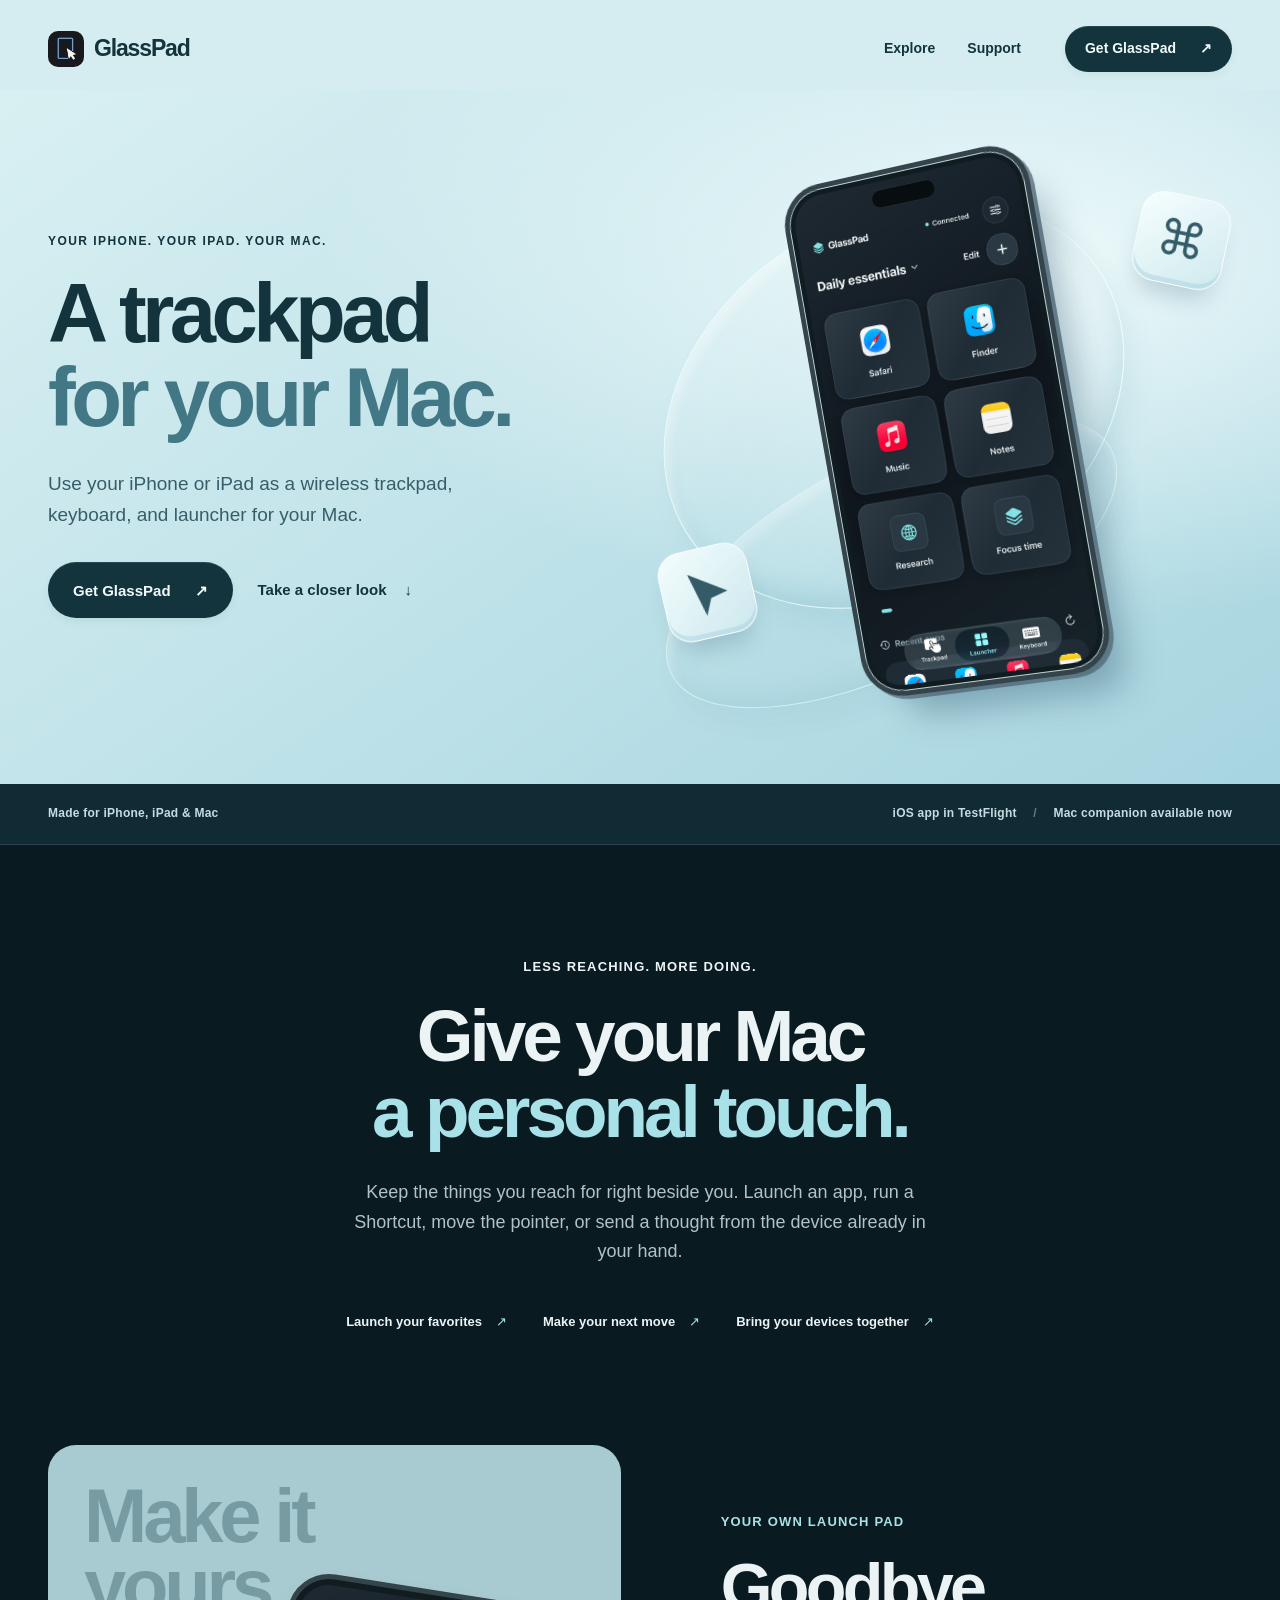
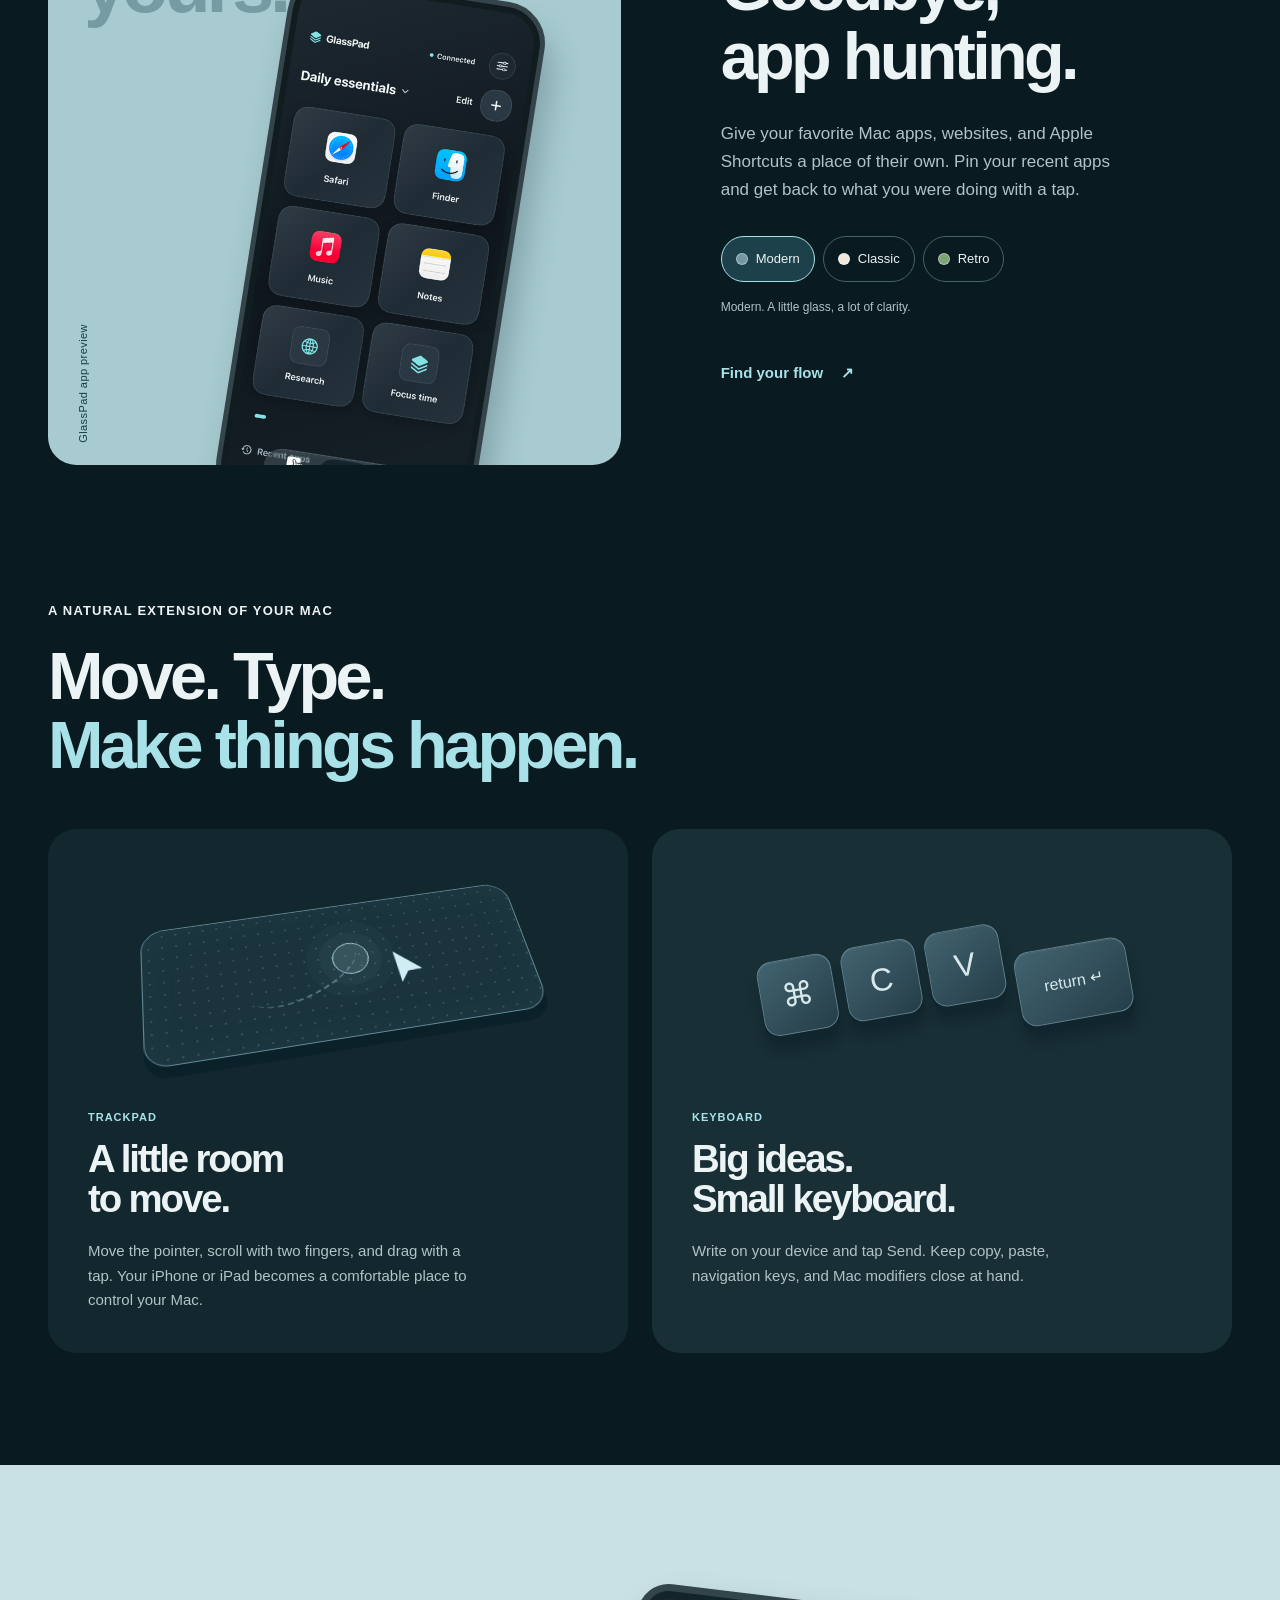
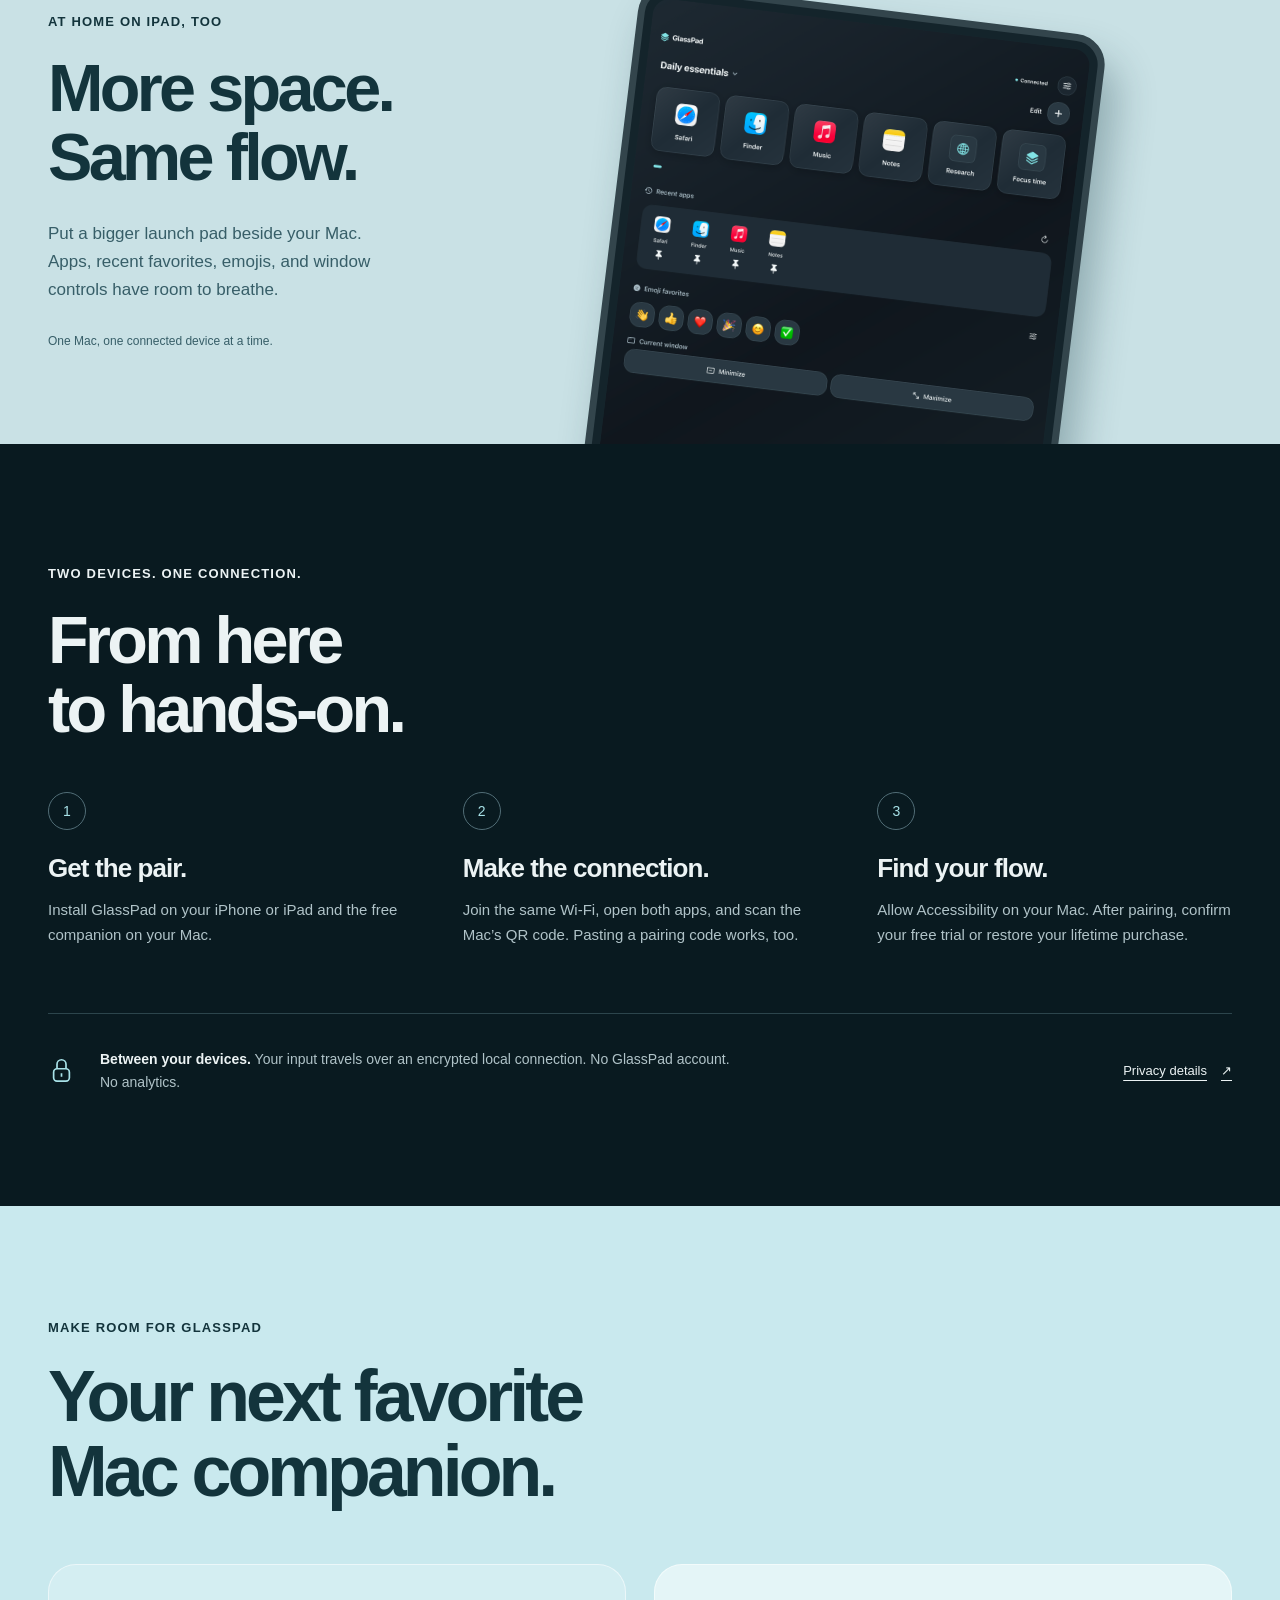
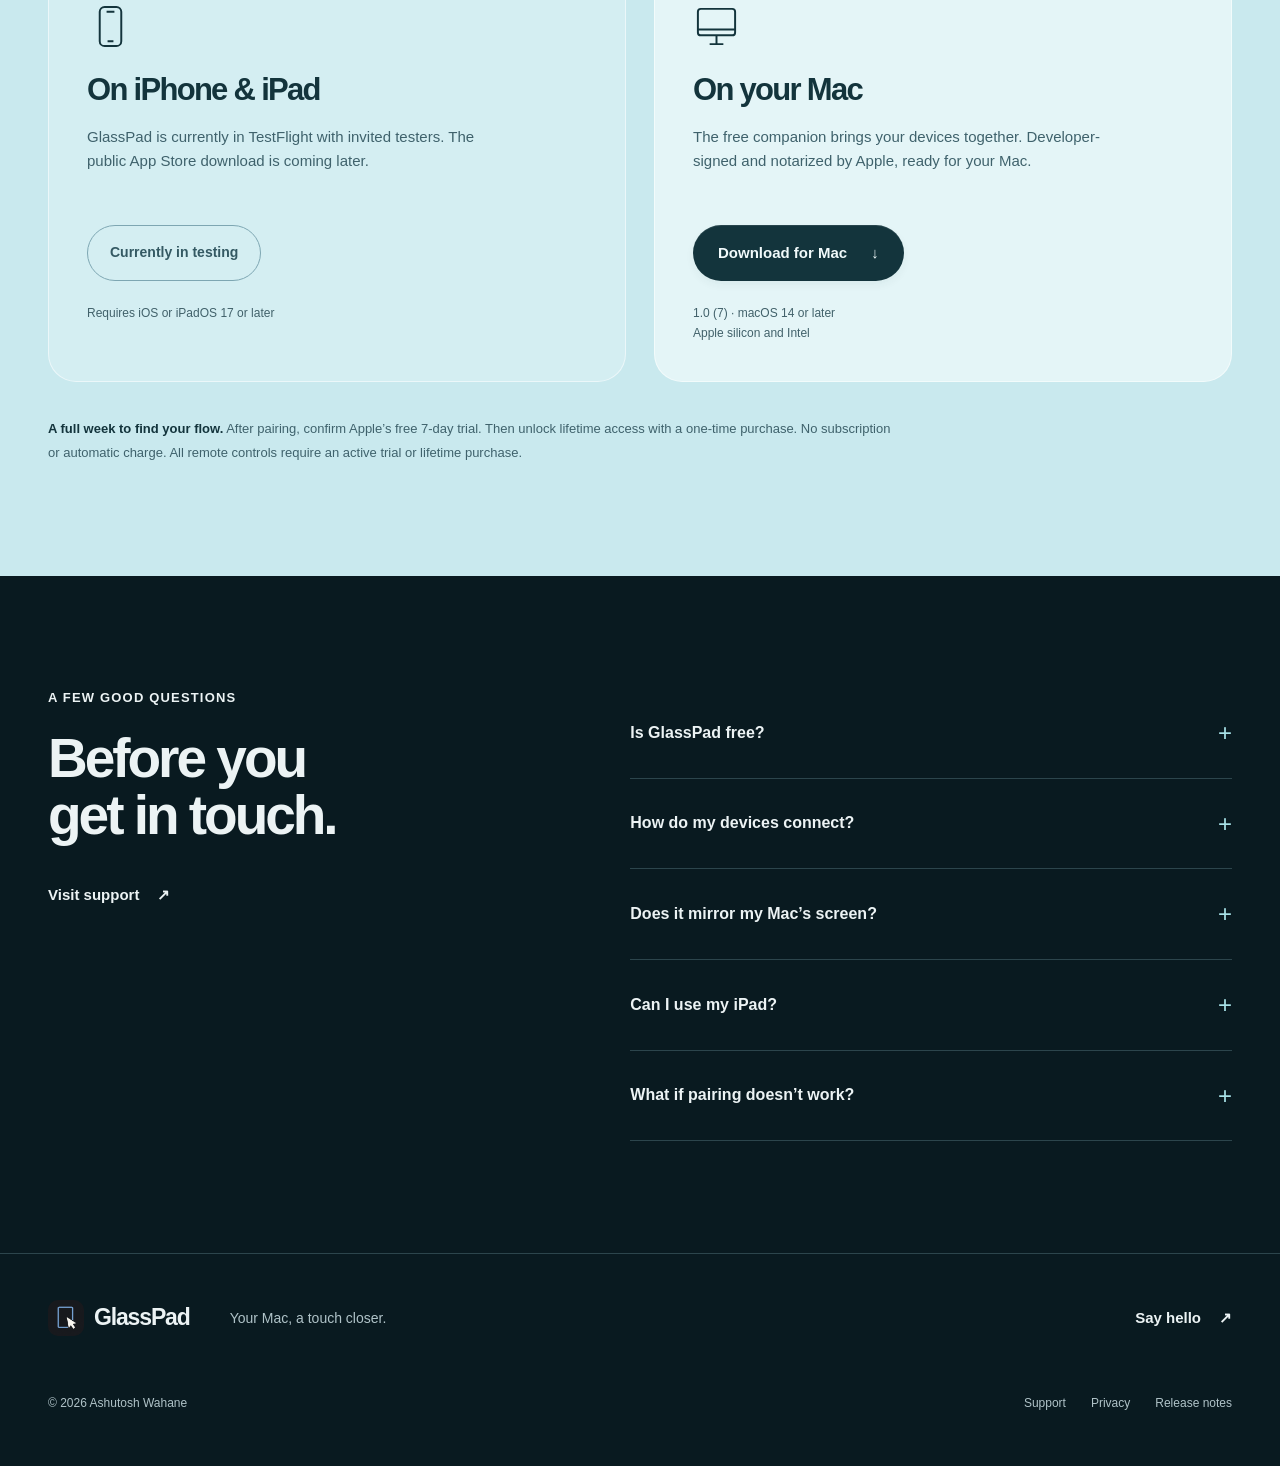
==== commit 95e56104: "Clarify GlassPad homepage search metadata" ====
--- a/index.html
+++ b/index.html
@@ -5,7 +5,8 @@
   <meta name="viewport" content="width=device-width,initial-scale=1">
   <meta name="theme-color" content="#c9e9ee">
   <meta name="description" content="Your Mac, a touch closer. Turn your iPhone or iPad into a trackpad, keyboard and personal launcher with GlassPad.">
-  <title>GlassPad | Your Mac, a touch closer.</title>
+  <title>GlassPad – iPhone &amp; iPad Trackpad and Keyboard for Mac</title>
+  <link rel="canonical" href="https://ashutoshwahane.dev/glasspad-site/">
   <link rel="icon" href="assets/brand.png">
   <link rel="stylesheet" href="style.css">
   <link rel="preload" href="assets/launcher-modern.png" as="image">
@@ -27,8 +28,8 @@
     <section class="hero wrap" aria-labelledby="hero-title">
       <div class="hero-copy">
         <p class="eyebrow">Your iPhone. Your iPad. Your Mac.</p>
-        <h1 id="hero-title">Your Mac.<br> <span>A touch closer.</span></h1>
-        <p class="hero-description">A trackpad, keyboard, and your favorite Mac apps.<br class="desktop-break"> All at your fingertips.</p>
+        <h1 id="hero-title">A trackpad<br> <span>for your Mac.</span></h1>
+        <p class="hero-description">Use your iPhone or iPad as a wireless trackpad, keyboard, and launcher for your Mac.</p>
         <div class="hero-actions"><a class="button button-dark" href="#download">Get GlassPad <span aria-hidden="true">↗</span></a><a class="text-link" href="#features">Take a closer look <span aria-hidden="true">↓</span></a></div>
       </div>
       <div class="hero-art" aria-label="GlassPad launcher on iPhone">
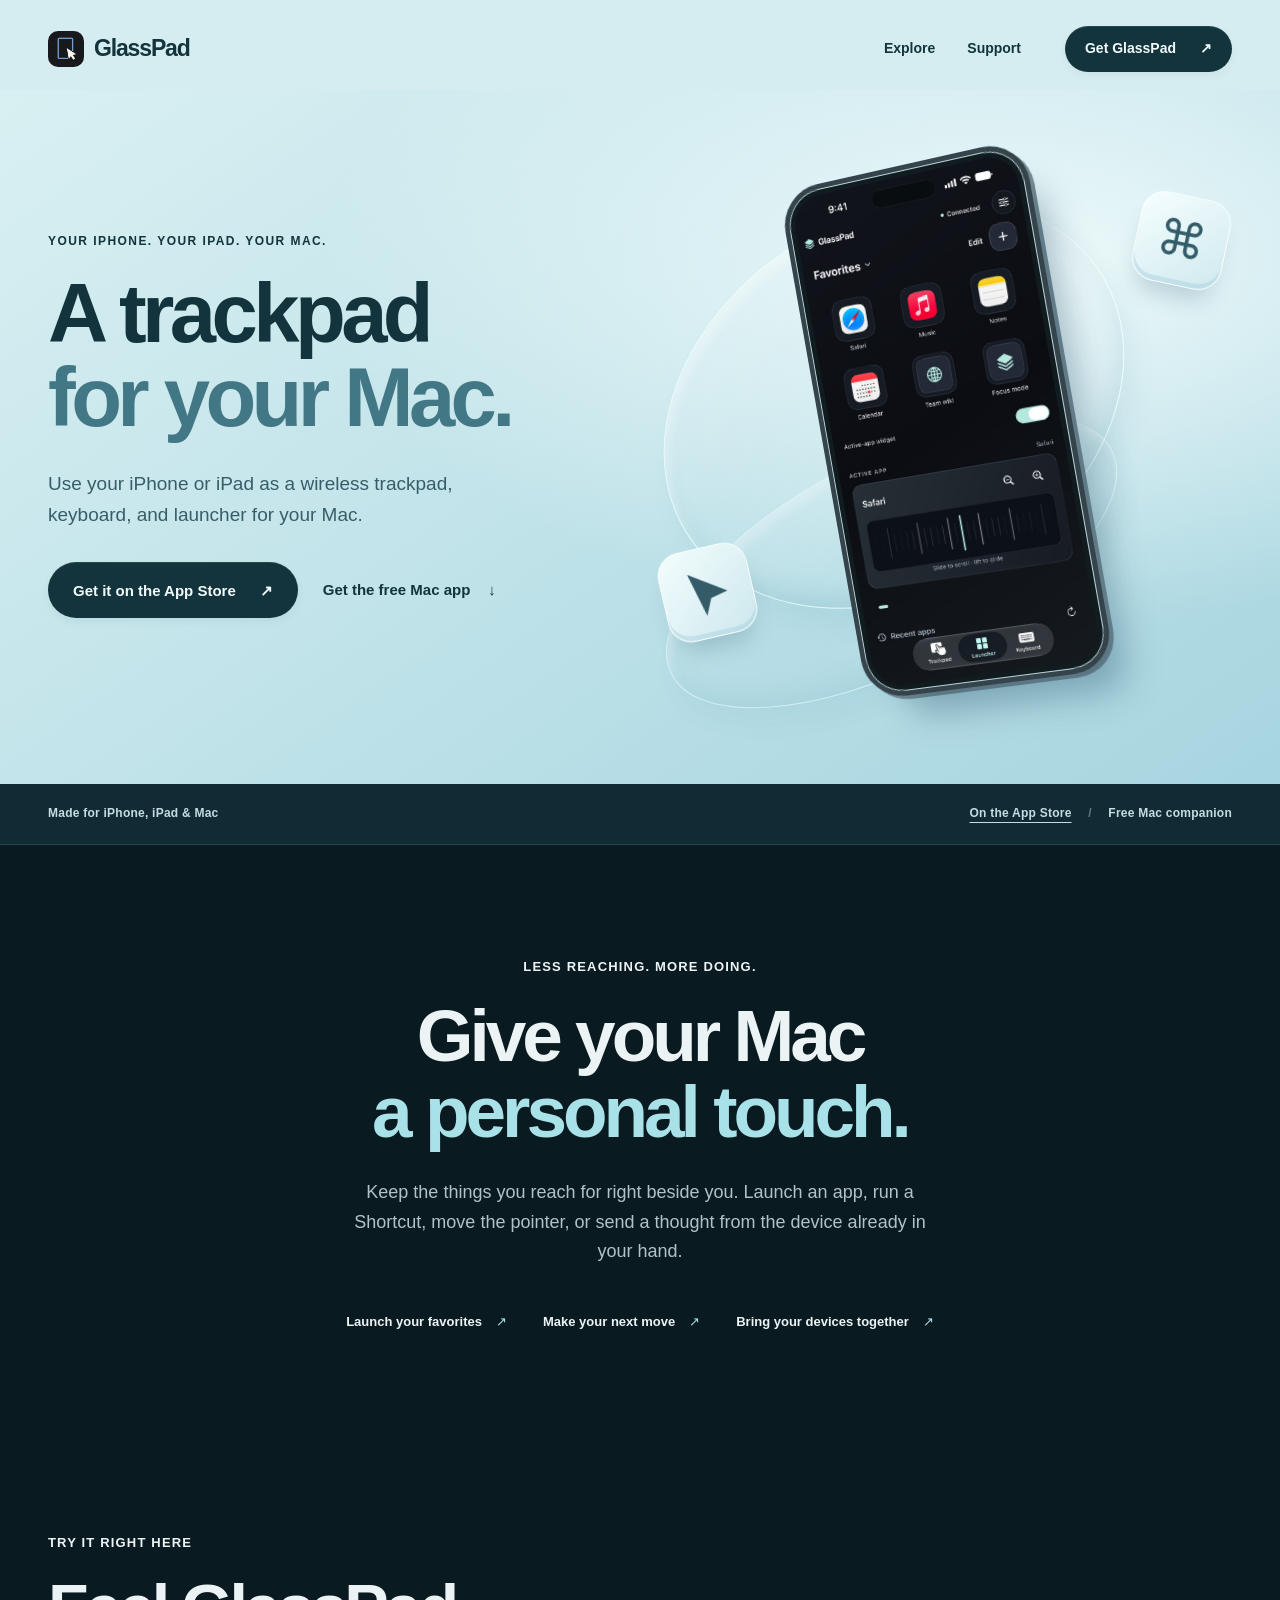
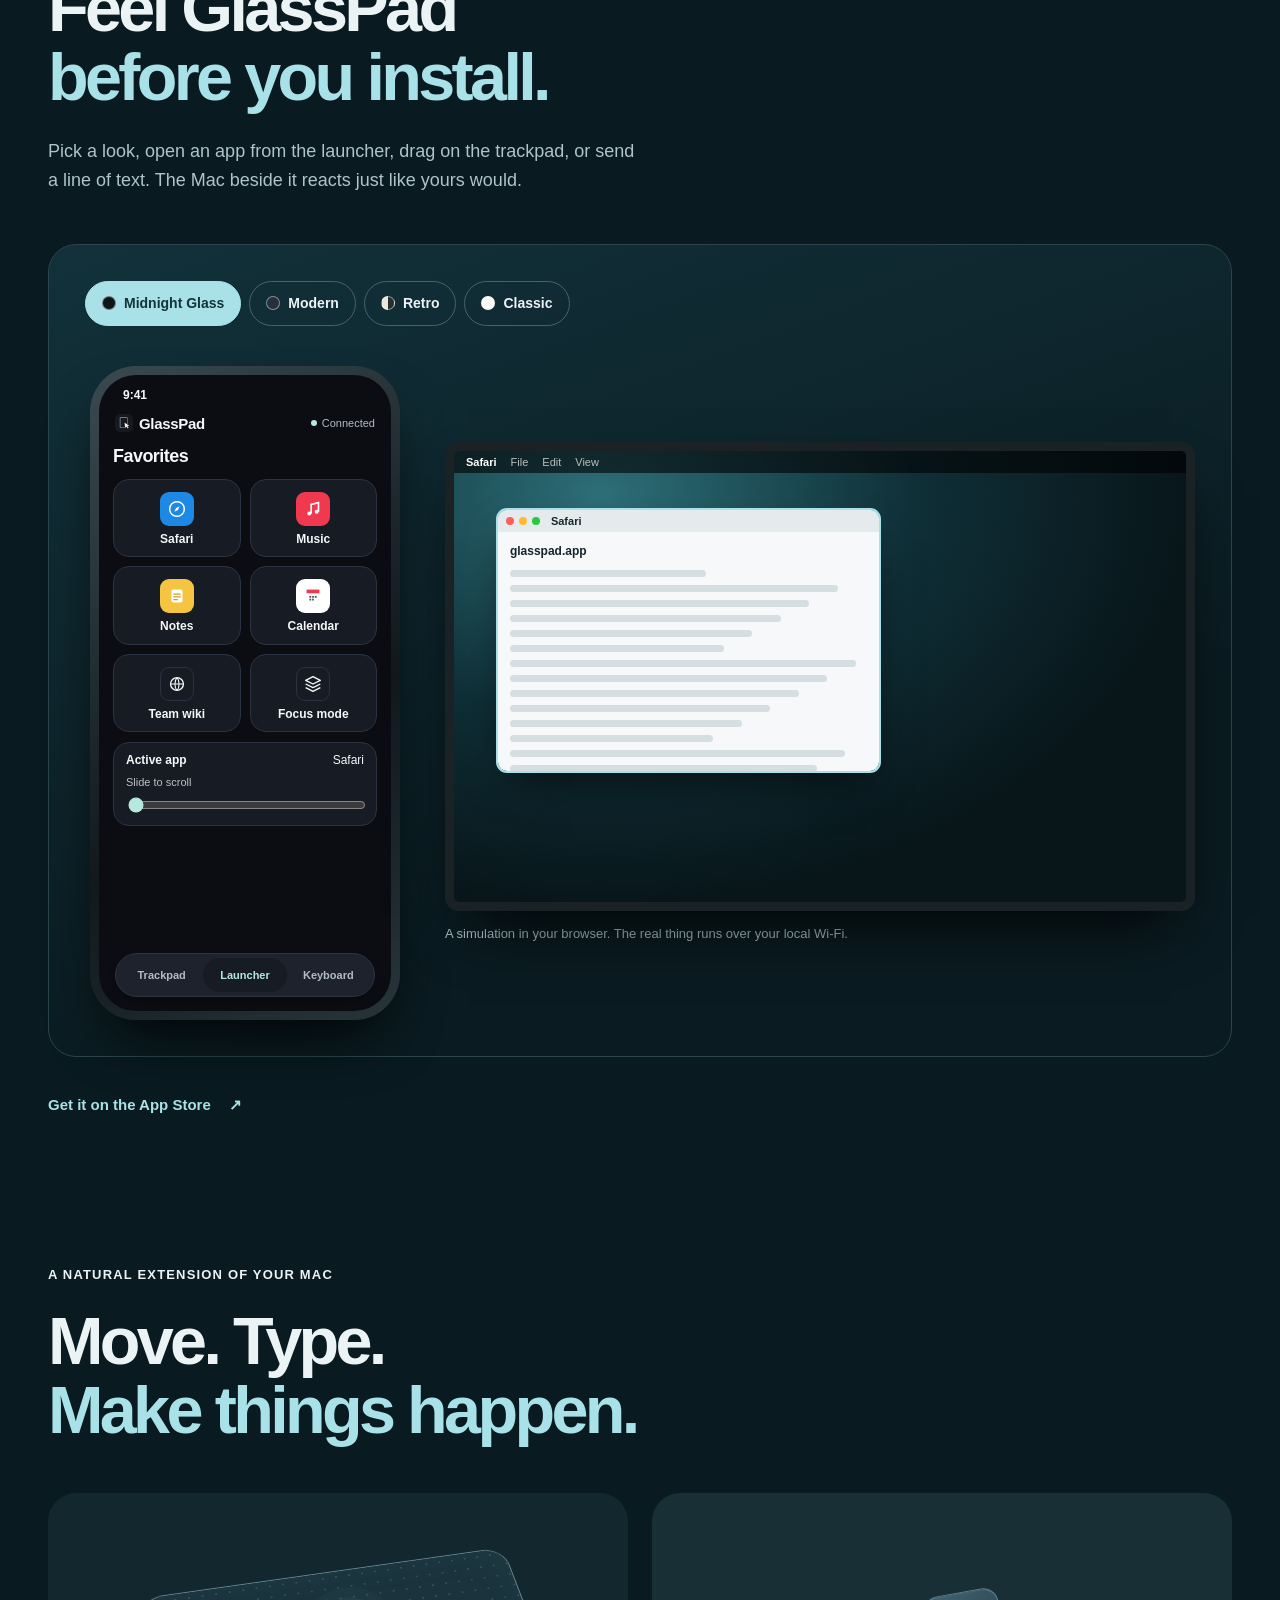
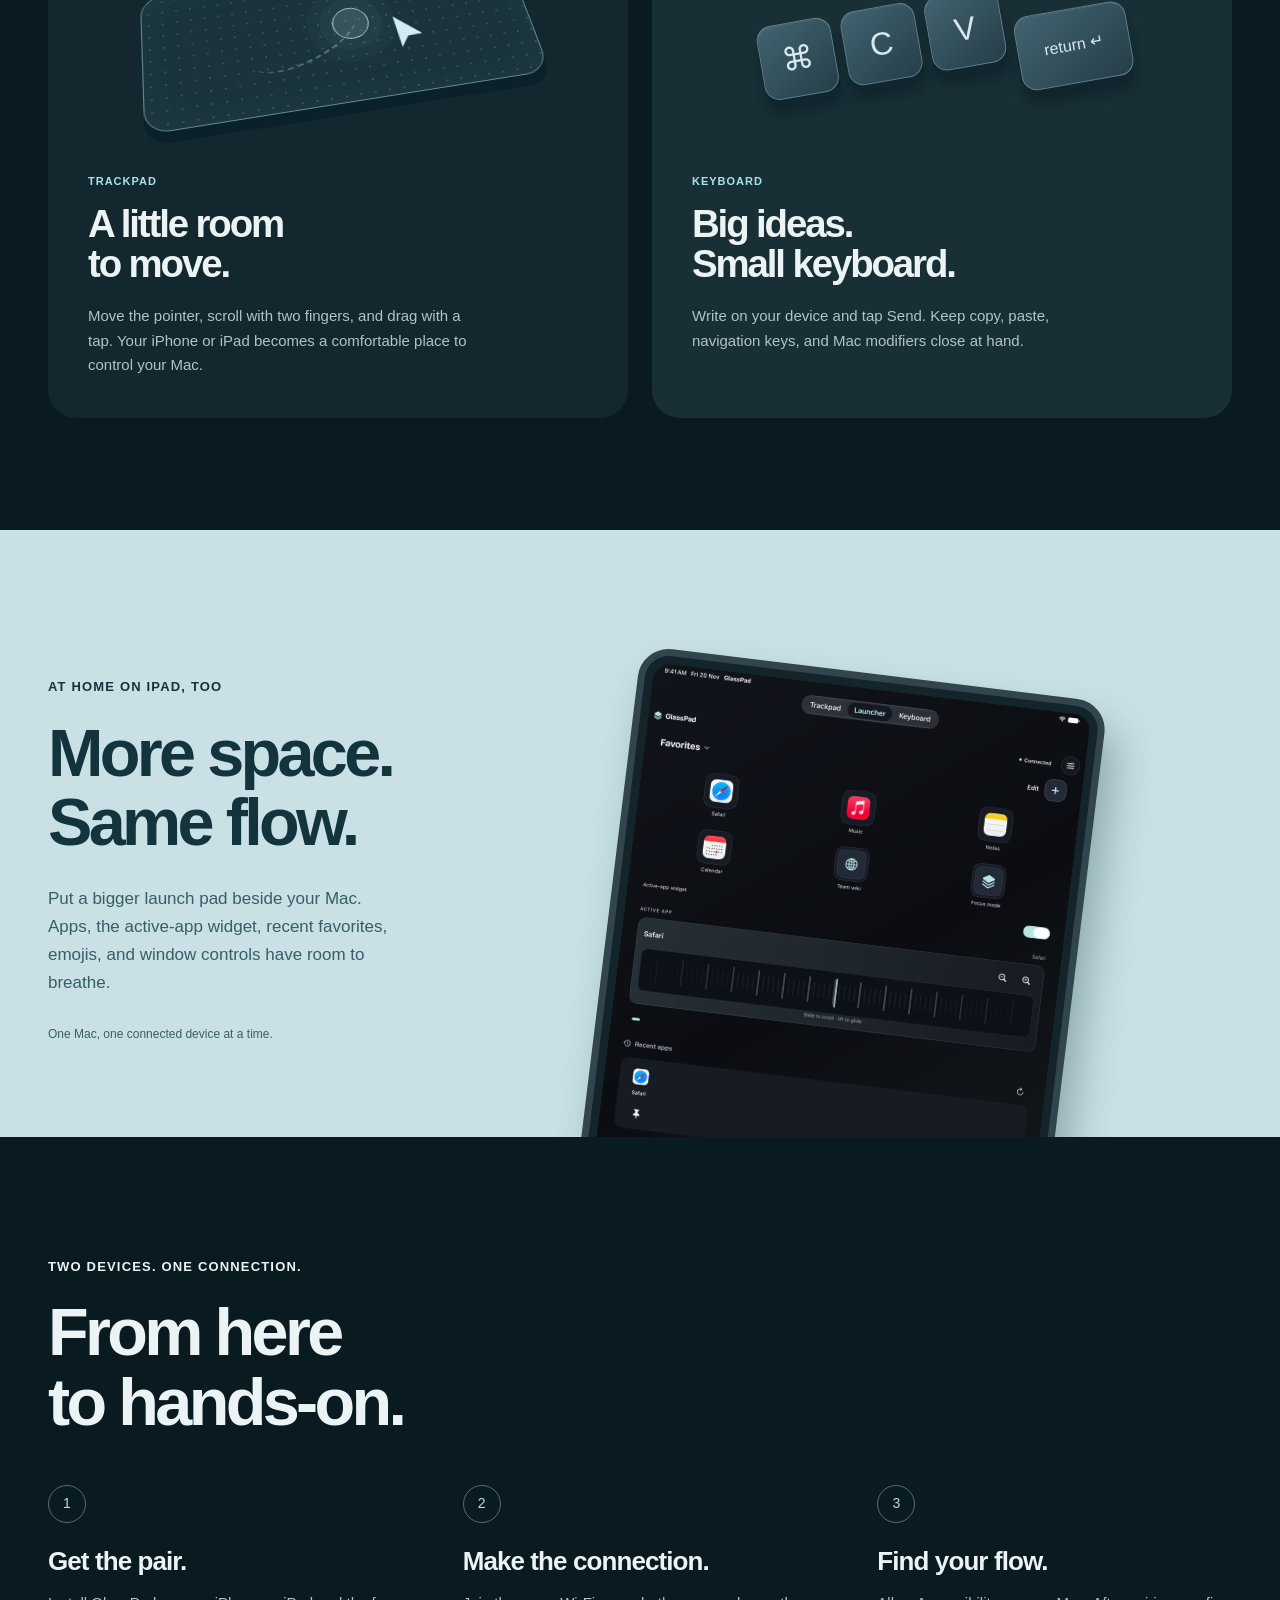
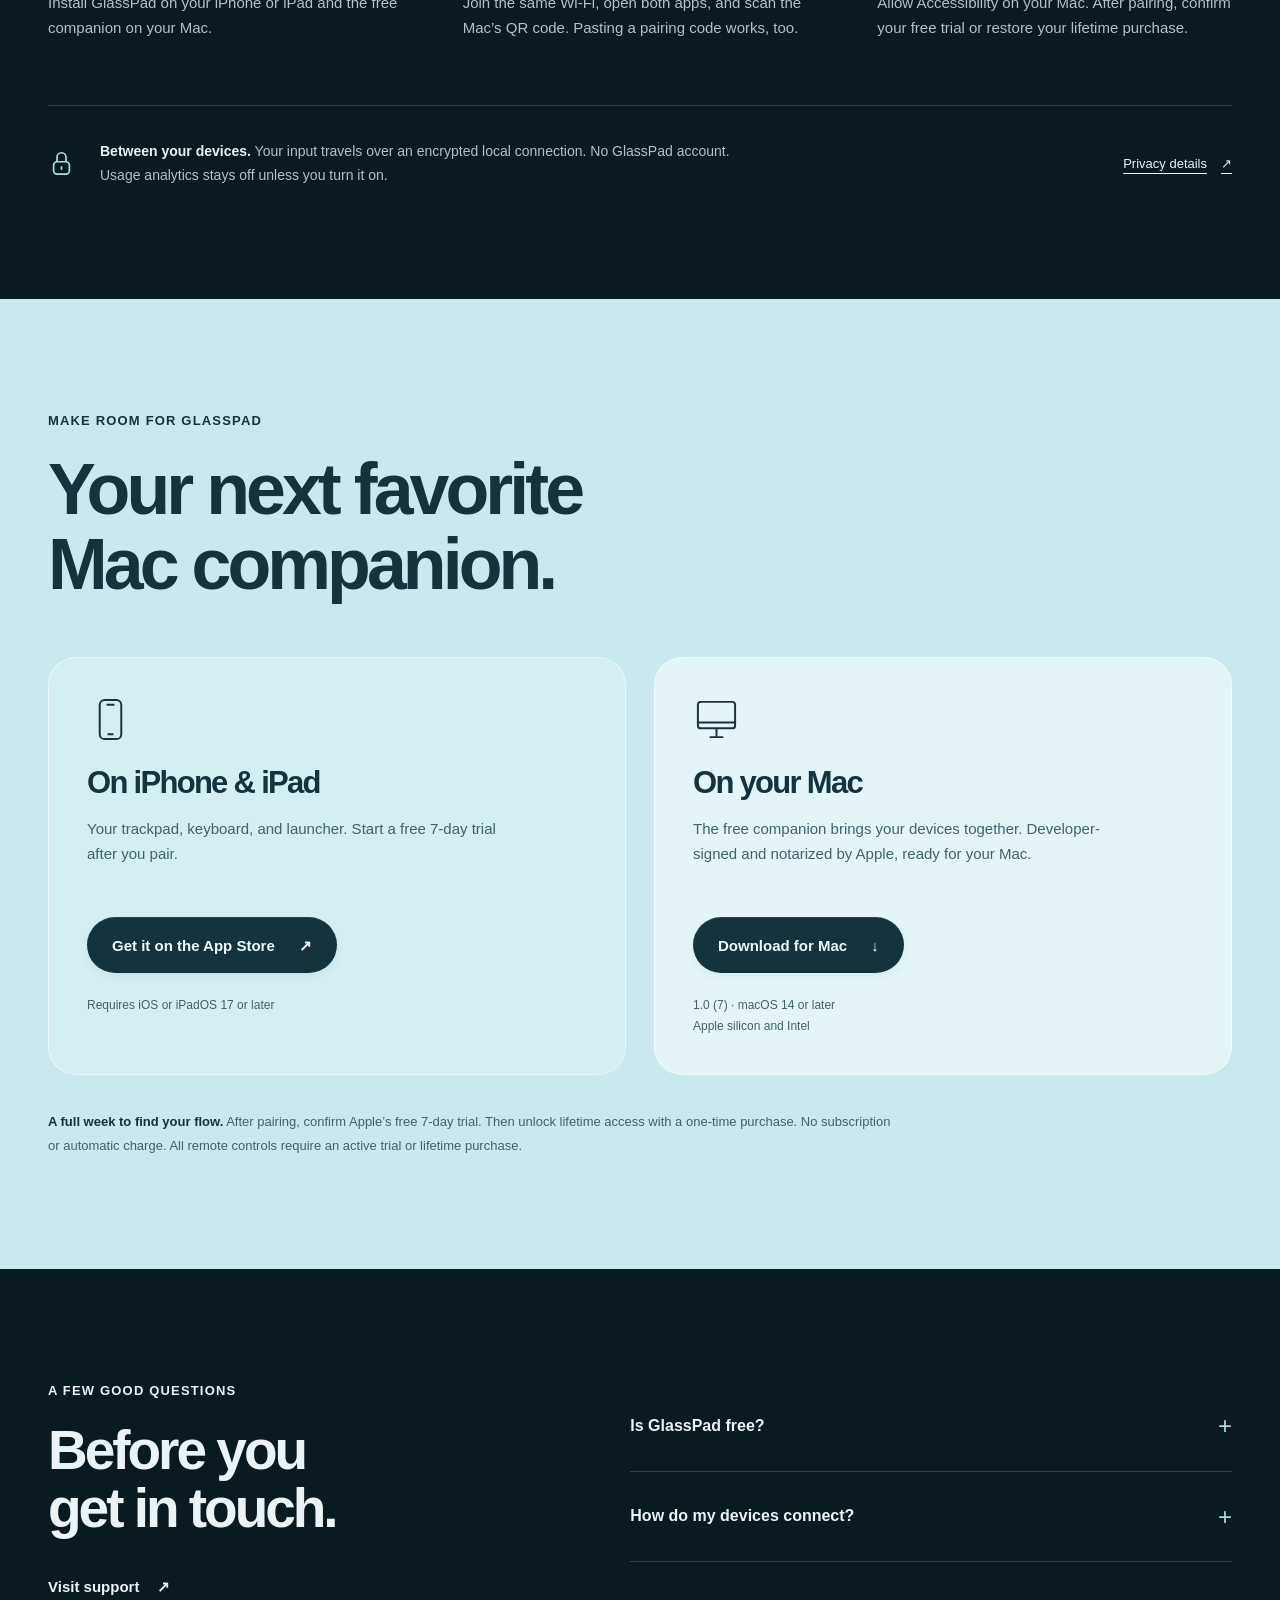
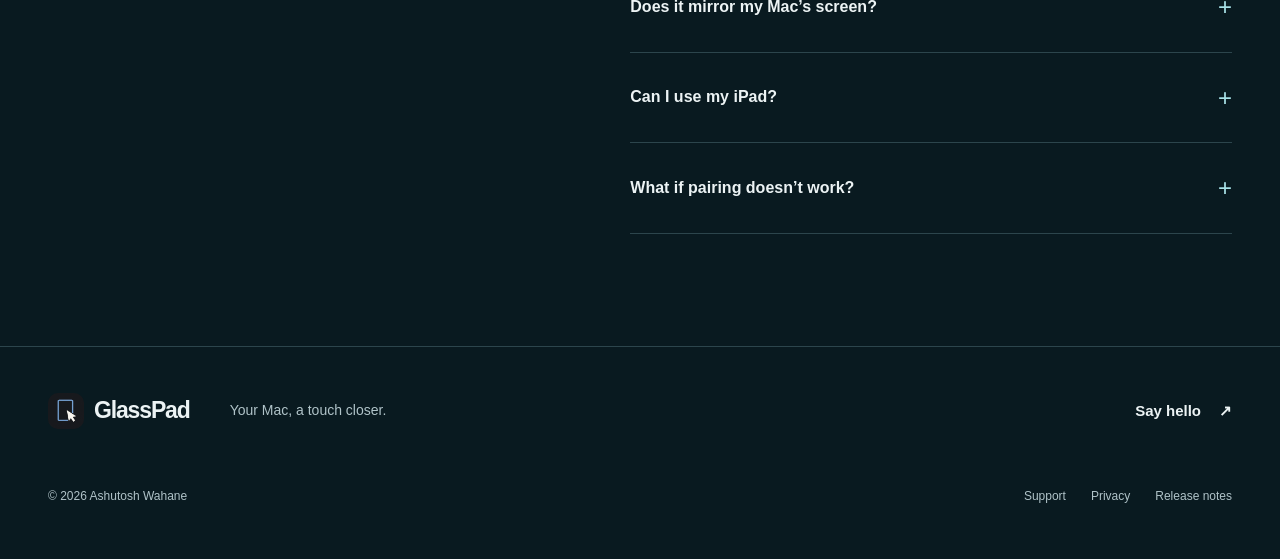
==== commit 087e0a32: "Refresh site for GlassPad 1.1: interactive preview and App Store links - Replace the screenshot them" ====
--- a/index.html
+++ b/index.html
@@ -9,7 +9,14 @@
   <link rel="canonical" href="https://ashutoshwahane.dev/glasspad-site/">
   <link rel="icon" href="assets/brand.png">
   <link rel="stylesheet" href="style.css">
-  <link rel="preload" href="assets/launcher-modern.png" as="image">
+  <link rel="preload" href="assets/launcher-midnight.jpg" as="image">
+  <meta name="apple-itunes-app" content="app-id=6826582384">
+  <meta property="og:type" content="website">
+  <meta property="og:title" content="GlassPad: your iPhone or iPad as a Mac trackpad">
+  <meta property="og:description" content="Trackpad, keyboard and launcher for your Mac, on the iPhone or iPad already in your hand.">
+  <meta property="og:url" content="https://ashutoshwahane.dev/glasspad-site/">
+  <meta property="og:image" content="https://ashutoshwahane.dev/glasspad-site/assets/og.png">
+  <meta name="twitter:card" content="summary_large_image">
   <script src="app.js" defer></script>
 </head>
 <body class="landing">
@@ -30,18 +37,18 @@
         <p class="eyebrow">Your iPhone. Your iPad. Your Mac.</p>
         <h1 id="hero-title">A trackpad<br> <span>for your Mac.</span></h1>
         <p class="hero-description">Use your iPhone or iPad as a wireless trackpad, keyboard, and launcher for your Mac.</p>
-        <div class="hero-actions"><a class="button button-dark" href="#download">Get GlassPad <span aria-hidden="true">↗</span></a><a class="text-link" href="#features">Take a closer look <span aria-hidden="true">↓</span></a></div>
+        <div class="hero-actions"><a class="button button-dark" href="https://apps.apple.com/app/glasspad/id6826582384">Get it on the App Store <span aria-hidden="true">↗</span></a><a class="text-link" href="#download">Get the free Mac app <span aria-hidden="true">↓</span></a></div>
       </div>
       <div class="hero-art" aria-label="GlassPad launcher on iPhone">
         <div class="glass-orbit orbit-back" aria-hidden="true"></div>
-        <div class="phone hero-phone"><img src="assets/launcher-modern.png" alt="GlassPad on iPhone, with Safari, Finder, Music, Notes, a website and a Shortcut ready to launch." width="393" height="852" fetchpriority="high"><span class="phone-speaker" aria-hidden="true"></span></div>
+        <div class="phone hero-phone"><img src="assets/launcher-midnight.jpg" alt="GlassPad on iPhone in Midnight Glass, with Safari, Music, Notes, Calendar, a website and a Shortcut ready to launch, above a live Safari widget." width="786" height="1704" fetchpriority="high"><span class="phone-speaker" aria-hidden="true"></span></div>
         <div class="glass-orbit orbit-front" aria-hidden="true"></div>
         <div class="floating-key key-command" aria-hidden="true">⌘</div>
         <div class="floating-key key-pointer" aria-hidden="true"><svg viewBox="0 0 64 64"><path d="M15 9 52 34 34 38 26 55Z"/></svg></div>
       </div>
     </section>
 </div>
-<div class="availability"><div class="wrap"><p>Made for iPhone, iPad &amp; Mac</p><p>iOS app in TestFlight <span aria-hidden="true">/</span> Mac companion available now</p></div></div>
+<div class="availability"><div class="wrap"><p>Made for iPhone, iPad &amp; Mac</p><p><a href="https://apps.apple.com/app/glasspad/id6826582384">On the App Store</a> <span aria-hidden="true">/</span> Free Mac companion</p></div></div>
 <div class="page-content">
   <section class="intro section wrap" id="features" aria-labelledby="intro-title">
     <p class="eyebrow">Less reaching. More doing.</p>
@@ -50,25 +57,59 @@
     <div class="feature-links" aria-label="Explore features"><a href="#launcher">Launch your favorites <span aria-hidden="true">↗</span></a><a href="#controls">Make your next move <span aria-hidden="true">↗</span></a><a href="#setup">Bring your devices together <span aria-hidden="true">↗</span></a></div>
   </section>
 
-  <section class="showcase section wrap" id="launcher" aria-labelledby="launcher-title">
-    <div class="showcase-stage" data-theme="modern">
-      <div class="stage-word" aria-hidden="true">Make it<br> yours.</div>
-      <div class="phone showcase-phone"><img id="theme-preview" src="assets/launcher-modern.png" alt="Modern theme: a dark glass launcher with large app icons." width="393" height="852" loading="lazy"></div>
-      <p class="image-note">GlassPad app preview</p>
+  <section class="play-section section wrap" id="launcher" aria-labelledby="launcher-title">
+    <div class="section-heading play-heading">
+      <p class="eyebrow">Try it right here</p>
+      <h2 id="launcher-title">Feel GlassPad<br> <span class="accent">before you install.</span></h2>
+      <p class="section-lead">Pick a look, open an app from the launcher, drag on the trackpad, or send a line of text. The Mac beside it reacts just like yours would.</p>
     </div>
-    <div class="showcase-copy">
-      <p class="eyebrow">Your own launch pad</p>
-      <h2 id="launcher-title">Goodbye,<br> app hunting.</h2>
-      <p>Give your favorite Mac apps, websites, and Apple Shortcuts a place of their own. Pin your recent apps and get back to what you were doing with a tap.</p>
-      <div class="theme-picker" role="group" aria-label="Preview a GlassPad theme">
-        <button type="button" data-theme="modern" aria-pressed="true" aria-controls="theme-preview"><span class="swatch swatch-modern" aria-hidden="true"></span>Modern</button>
-        <button type="button" data-theme="classic" aria-pressed="false" aria-controls="theme-preview"><span class="swatch swatch-classic" aria-hidden="true"></span>Classic</button>
-        <button type="button" data-theme="retro" aria-pressed="false" aria-controls="theme-preview"><span class="swatch swatch-retro" aria-hidden="true"></span>Retro</button>
+    <div class="play">
+      <div class="play-themes" role="group" aria-label="Choose a GlassPad theme">
+        <button type="button" data-t="midnight" aria-pressed="true"><span class="play-sw" style="background:#0e1418" aria-hidden="true"></span>Midnight Glass</button>
+        <button type="button" data-t="modern" aria-pressed="false"><span class="play-sw" style="background:#25303a" aria-hidden="true"></span>Modern</button>
+        <button type="button" data-t="retro" aria-pressed="false"><span class="play-sw" style="background:linear-gradient(90deg,#ebe7da 50%,#24302e 50%)" aria-hidden="true"></span>Retro</button>
+        <button type="button" data-t="classic" aria-pressed="false"><span class="play-sw" style="background:#fdfbf6" aria-hidden="true"></span>Classic</button>
       </div>
-      <p class="theme-caption" id="theme-caption" aria-live="polite">Modern. A little glass, a lot of clarity.</p>
-      <noscript><p>Modern theme shown. Enable JavaScript to preview Classic and Retro.</p></noscript>
-      <a class="text-link" href="#download">Find your flow <span aria-hidden="true">↗</span></a>
+      <div class="play-phone" id="play-phone" data-t="midnight">
+        <div class="play-scr">
+          <div class="play-status" aria-hidden="true"><span>9:41</span><span>GlassPad</span></div>
+          <div class="play-head"><b><img src="assets/brand.png" alt="" width="18" height="18">GlassPad</b><span class="play-conn">Connected</span></div>
+          <div class="play-pane" id="play-p-trackpad" role="tabpanel" aria-label="Trackpad" hidden>
+            <div class="play-pad" id="play-pad" tabindex="0" role="application" aria-label="Trackpad. Drag or use arrow keys to move the Mac pointer. Tap or press Enter to click. Scroll to scroll the front window.">
+              <div><svg viewBox="0 0 24 24" width="26" height="26" aria-hidden="true"><path d="M5 3l14 9-6 1.3L10 20z" fill="none" stroke="currentColor" stroke-width="1.6" stroke-linejoin="round"/></svg><strong>Room to move</strong><small>Drag to move · tap to click · scroll</small></div>
+            </div>
+            <div class="play-btns"><button type="button" class="play-btn" data-click="left">Left click</button><button type="button" class="play-btn" data-click="right">Right click</button></div>
+          </div>
+          <div class="play-pane" id="play-p-launcher" role="tabpanel" aria-label="Launcher">
+            <p class="play-title">Favorites</p>
+            <div class="play-grid" id="play-tiles"></div>
+            <div class="play-widget"><div class="play-wrow"><b>Active app</b><span id="play-wapp">Finder</span></div><label for="play-wscroll">Slide to scroll</label><input id="play-wscroll" type="range" min="0" max="100" value="0"></div>
+          </div>
+          <div class="play-pane" id="play-p-keyboard" role="tabpanel" aria-label="Keyboard" hidden>
+            <p class="play-title">Type, then send</p>
+            <label for="play-kb" class="visually-hidden">Text to send to your Mac</label>
+            <textarea class="play-in" id="play-kb" maxlength="140">Lunch at 1?</textarea>
+            <button type="button" class="play-send" id="play-send">Send text</button>
+            <div class="play-keys"><button type="button" data-k="⌘C">Copy</button><button type="button" data-k="⌘V">Paste</button><button type="button" data-k="⌘Z">Undo</button><button type="button" data-k="esc">Esc</button></div>
+          </div>
+          <div class="play-tabs" role="tablist" aria-label="GlassPad modes">
+            <button type="button" role="tab" data-p="trackpad" aria-selected="false" aria-controls="play-p-trackpad">Trackpad</button>
+            <button type="button" role="tab" data-p="launcher" aria-selected="true" aria-controls="play-p-launcher">Launcher</button>
+            <button type="button" role="tab" data-p="keyboard" aria-selected="false" aria-controls="play-p-keyboard">Keyboard</button>
+          </div>
+        </div>
+      </div>
+      <div class="play-mac">
+        <div class="play-screen" id="play-screen">
+          <div class="play-menubar" aria-hidden="true"><span id="play-mbapp">Finder</span><span>File</span><span>Edit</span><span>View</span></div>
+          <svg class="play-cursor" id="play-cursor" viewBox="0 0 24 24" aria-hidden="true"><path d="M5 3l14 9-6 1.3L10 20z" fill="#fff" stroke="#0b1d22" stroke-width="1.4" stroke-linejoin="round"/></svg>
+          <p class="play-toast" id="play-toast" role="status" aria-live="polite"></p>
+        </div>
+        <p class="play-note">A simulation in your browser. The real thing runs over your local Wi-Fi.</p>
+      </div>
+      <noscript><p class="play-note">Turn on JavaScript to try the interactive preview.</p></noscript>
     </div>
+    <a class="text-link play-cta" href="https://apps.apple.com/app/glasspad/id6826582384">Get it on the App Store <span aria-hidden="true">↗</span></a>
   </section>
 
   <section class="controls section wrap" id="controls" aria-labelledby="controls-title">
@@ -86,8 +127,8 @@
   </section>
 
   <section class="ipad-section section" aria-labelledby="ipad-title"><div class="wrap ipad-layout">
-    <div class="ipad-copy"><p class="eyebrow">At home on iPad, too</p><h2 id="ipad-title">More space.<br> Same flow.</h2><p>Put a bigger launch pad beside your Mac. Apps, recent favorites, emojis, and window controls have room to breathe.</p><p class="small-note">One Mac, one connected device at a time.</p></div>
-    <div class="tablet"><img src="assets/ipad-launcher.png" alt="GlassPad on iPad showing favorite apps, recent apps, emoji favorites and window controls." width="1024" height="1366" loading="lazy"></div>
+    <div class="ipad-copy"><p class="eyebrow">At home on iPad, too</p><h2 id="ipad-title">More space.<br> Same flow.</h2><p>Put a bigger launch pad beside your Mac. Apps, the active-app widget, recent favorites, emojis, and window controls have room to breathe.</p><p class="small-note">One Mac, one connected device at a time.</p></div>
+    <div class="tablet"><img src="assets/ipad-launcher-midnight.jpg" alt="GlassPad on iPad in Midnight Glass, showing favorite apps, the active-app widget, recent apps, emoji favorites and window controls." width="1032" height="1376" loading="lazy"></div>
   </div></section>
 
   <section class="setup section wrap" id="setup" aria-labelledby="setup-title">
@@ -97,13 +138,13 @@
       <li><span class="step-number" aria-hidden="true">2</span><h3>Make the connection.</h3><p>Join the same Wi-Fi, open both apps, and scan the Mac’s QR code. Pasting a pairing code works, too.</p></li>
       <li><span class="step-number" aria-hidden="true">3</span><h3>Find your flow.</h3><p>Allow Accessibility on your Mac. After pairing, confirm your free trial or restore your lifetime purchase.</p></li>
     </ol>
-    <div class="privacy-note"><svg viewBox="0 0 24 24" fill="none" stroke="currentColor" stroke-width="1.5" aria-hidden="true"><rect x="5" y="10" width="14" height="11" rx="3"/><path d="M8 10V6a4 4 0 0 1 8 0v4M12 14v3"/></svg><p><strong>Between your devices.</strong> Your input travels over an encrypted local connection. No GlassPad account. No analytics.</p><a href="privacy.html">Privacy details <span aria-hidden="true">↗</span></a></div>
+    <div class="privacy-note"><svg viewBox="0 0 24 24" fill="none" stroke="currentColor" stroke-width="1.5" aria-hidden="true"><rect x="5" y="10" width="14" height="11" rx="3"/><path d="M8 10V6a4 4 0 0 1 8 0v4M12 14v3"/></svg><p><strong>Between your devices.</strong> Your input travels over an encrypted local connection. No GlassPad account. Usage analytics stays off unless you turn it on.</p><a href="privacy.html">Privacy details <span aria-hidden="true">↗</span></a></div>
   </section>
 
   <section class="download-section section" id="download" aria-labelledby="download-title"><div class="wrap">
     <p class="eyebrow">Make room for GlassPad</p><h2 id="download-title">Your next favorite<br> Mac companion.</h2>
     <div class="download-grid">
-      <article class="download-card ios-download"><div class="platform-icon" aria-hidden="true"><svg viewBox="0 0 48 48" fill="none" stroke="currentColor" stroke-width="2"><rect x="13" y="4" width="22" height="40" rx="5"/><path d="M20 9h8M21 39h6"/></svg></div><h3>On iPhone &amp; iPad</h3><p>GlassPad is currently in TestFlight with invited testers. The public App Store download is coming later.</p><span class="availability-label">Currently in testing</span><p class="requirements">Requires iOS or iPadOS 17 or later</p></article>
+      <article class="download-card ios-download"><div class="platform-icon" aria-hidden="true"><svg viewBox="0 0 48 48" fill="none" stroke="currentColor" stroke-width="2"><rect x="13" y="4" width="22" height="40" rx="5"/><path d="M20 9h8M21 39h6"/></svg></div><h3>On iPhone &amp; iPad</h3><p>Your trackpad, keyboard, and launcher. Start a free 7-day trial after you pair.</p><a class="button button-dark" href="https://apps.apple.com/app/glasspad/id6826582384">Get it on the App Store <span aria-hidden="true">↗</span></a><p class="requirements">Requires iOS or iPadOS 17 or later</p></article>
       <article class="download-card mac-download"><div class="platform-icon" aria-hidden="true"><svg viewBox="0 0 48 48" fill="none" stroke="currentColor" stroke-width="2"><rect x="5" y="6" width="38" height="27" rx="3"/><path d="M17 42h14M24 33v9M5 27h38"/></svg></div><h3>On your Mac</h3><p>The free companion brings your devices together. Developer-signed and notarized by Apple, ready for your Mac.</p><a class="button button-dark" href="https://github.com/Ashutoshwahane/glasspad-site/releases/download/mac-v1.0-build7/GlassPad-Mac-1.0-7.zip">Download for Mac <span aria-hidden="true">↓</span></a><p class="requirements">1.0 (7) · macOS 14 or later<br> Apple silicon and Intel</p></article>
     </div>
     <p class="trial-note"><strong>A full week to find your flow.</strong> After pairing, confirm Apple’s free 7-day trial. Then unlock lifetime access with a one-time purchase. No subscription or automatic charge. All remote controls require an active trial or lifetime purchase.</p>
--- a/style.css
+++ b/style.css
@@ -2,7 +2,6 @@
 *{box-sizing:border-box}html{scroll-behavior:smooth;scroll-padding-top:28px}body{margin:0;background:var(--bg);color:var(--text);font:17px/1.65 -apple-system,BlinkMacSystemFont,"Segoe UI",Arial,sans-serif;-webkit-font-smoothing:antialiased}button,a{-webkit-tap-highlight-color:transparent}a{color:inherit;text-underline-offset:5px}button{font:inherit}button,a,summary{touch-action:manipulation}img{display:block;max-width:100%;height:auto}svg{display:block;width:100%;height:100%}button{cursor:pointer}a:focus-visible,button:focus-visible,summary:focus-visible{outline:3px solid #40a1b5;outline-offset:6px}::selection{background:#a8e2e8;color:#13343c}p{margin:0 0 1em}h1,h2,h3{font-weight:750;letter-spacing:-.055em;line-height:1.04;margin:0;text-wrap:balance}h2{font-size:clamp(44px,5.2vw,76px)}h3{font-size:clamp(30px,3vw,43px)}.wrap{width:min(1240px,calc(100% - 96px));margin-inline:auto}.section{padding-block:112px}.eyebrow{font-size:13px;font-weight:650;letter-spacing:.09em;text-transform:uppercase;line-height:1.5;margin-bottom:22px}.accent{color:var(--accent)}.button{display:inline-flex;align-items:center;justify-content:center;gap:24px;min-height:56px;padding:14px 25px;border-radius:100px;font-size:15px;font-weight:650;line-height:1.4;text-decoration:none;white-space:nowrap;transition:transform .2s var(--ease),background .2s}.button:hover{transform:translateY(-3px)}.button:active{transform:translateY(0) scale(.98)}.button-dark{background:var(--ink);color:#f1fafb;box-shadow:0 4px 8px #13343c0d,inset 0 1px #ffffff17}.button-dark:hover{background:#214b55}.button-small{min-height:46px;padding:11px 20px;font-size:14px}.text-link{display:inline-flex;align-items:center;gap:18px;min-height:48px;font-size:15px;font-weight:600;text-decoration:none}.text-link span{transition:transform .2s}.text-link:hover span{transform:translate(3px,-2px)}.text-link:hover{text-decoration:underline}.brand{display:inline-flex;align-items:center;gap:10px;font-size:23px;font-weight:750;letter-spacing:-.05em;text-decoration:none}.brand img{border-radius:10px;width:36px;height:36px}.skip-link{position:fixed;top:12px;left:20px;padding:12px 20px;background:white;color:#13343c;z-index:10;transform:translateY(-160%);border-radius:8px}.skip-link:focus{transform:translateY(0)}
 .hero-shell{color:var(--ink);background:radial-gradient(ellipse at 80% 25%,#edf9fa 0,transparent 49%),linear-gradient(145deg,#d9f0f2,#a7d5e0);overflow:clip;position:relative}.site-header{padding-top:25px}.site-header nav{display:flex;align-items:center;gap:32px;position:relative;z-index:3}.site-header .brand{margin-right:auto}.nav-links{display:flex;gap:32px;margin-right:12px}.nav-links a{font-size:14px;font-weight:600;text-decoration:none;padding-block:12px}.nav-links a:hover{text-decoration:underline}.hero{display:grid;grid-template-columns:1.05fr 1fr;align-items:center;min-height:694px;padding-block:48px 72px;position:relative}.hero-copy{position:relative;z-index:2}.hero h1{font-size:clamp(58px,6.5vw,92px);letter-spacing:-.055em;line-height:1.01;margin-bottom:28px;white-space:nowrap}.hero h1 span{color:#427785}.hero .eyebrow{font-size:12px;letter-spacing:.12em}.hero-description{font-size:19px;line-height:1.65;color:#375e68;margin-bottom:32px;max-width:460px}.hero-actions{display:flex;align-items:center;gap:25px}.hero-art{height:570px;position:relative;display:grid;place-items:center;perspective:1200px}.phone{position:relative;background:#111c20;border:5px solid #35444a;border-radius:42px;padding:6px;box-shadow:inset 0 0 0 1px #a5b5ba,0 32px 55px -22px #061d3c66;overflow:hidden}.phone img{border-radius:31px;width:100%;background:#14242b}.hero-phone{width:255px;transform:rotate(-10deg) rotateY(-12deg);z-index:2;box-shadow:inset 0 0 0 1px #bbd3d9,25px 36px 35px -15px #244b655e,4px 4px 0 #768b94;transition:transform .8s var(--ease)}.hero-art:hover .hero-phone{transform:rotate(-6deg) rotateY(-6deg) translateY(-6px)}.phone-speaker{position:absolute;top:15px;left:50%;transform:translateX(-50%);width:65px;height:17px;border-radius:30px;background:#080d10;box-shadow:0 0 0 1px #ffffff06}.glass-orbit{position:absolute;width:490px;height:375px;border:1px solid #f1ffffbd;border-radius:50%;transform:rotate(-32deg);box-shadow:inset 0 9px 9px #ffffff5c,inset 0 -14px 22px #3e849d22,0 18px 24px #3e849d15;background:linear-gradient(160deg,#ffffff25,transparent 40%,#ffffff16)}.orbit-back{left:-5px;top:76px}.orbit-front{width:495px;height:210px;left:-10px;top:317px;transform:rotate(-27deg);opacity:.7;z-index:1}.floating-key{position:absolute;z-index:3;display:grid;place-items:center;width:91px;height:91px;border-radius:24px;background:linear-gradient(140deg,#f8ffffe8,#cde8edf2);border:1px solid #ffffffbd;color:#345c68;box-shadow:0 18px 22px -8px #315b753b,inset 0 -5px 0 #9fcbdc66;font-size:49px;line-height:1}.key-command{top:55px;right:5px;transform:rotate(12deg)}.key-pointer{bottom:72px;left:8px;transform:rotate(-13deg)}.key-pointer svg{width:62px;height:62px;fill:#345c68}.availability{background:#102b34;border-bottom:1px solid #28444e;color:#c6dce2}.availability>.wrap{display:flex;justify-content:space-between;gap:25px;padding-block:20px;font-size:12px;font-weight:550;letter-spacing:.02em}.availability p{margin:0}.availability span{opacity:.45;padding-inline:13px}
 .intro{padding-bottom:80px;text-align:center}.intro h2{font-size:clamp(46px,5.7vw,80px)}.section-lead{max-width:590px;margin:28px auto 36px;color:var(--muted);font-size:18px}.feature-links{display:flex;justify-content:center;gap:36px;flex-wrap:wrap}.feature-links a{font-size:13px;font-weight:550;text-decoration:none;padding-block:8px;display:flex;gap:14px;align-items:center}.feature-links a:hover{text-decoration:underline}.feature-links span{color:var(--accent)}
-.showcase{display:grid;grid-template-columns:1.12fr 1fr;gap:100px;align-items:center;padding-top:24px}.showcase-stage{height:620px;border-radius:var(--radius);position:relative;overflow:hidden;background:#a7cbd0;display:flex;justify-content:center;align-items:flex-end;transition:background .4s}.stage-word{position:absolute;top:36px;left:36px;font-size:76px;font-weight:800;letter-spacing:-.055em;line-height:.93;color:#31565f;opacity:.4}.showcase-phone{width:260px;transform:rotate(9deg) translate(55px,50px);box-shadow:12px 25px 30px #1c394544;transition:transform .45s var(--ease)}.showcase-stage:hover .showcase-phone{transform:rotate(6deg) translate(50px,40px)}.showcase-stage[data-theme="classic"]{background:#dedbd2}.showcase-stage[data-theme="retro"]{background:#b0c6b1}.image-note{position:absolute;bottom:22px;left:26px;font-size:11px;color:#173d46;writing-mode:vertical-rl;transform:rotate(180deg);margin:0;letter-spacing:.04em}.showcase-copy>p:not(.eyebrow){max-width:410px;color:var(--muted);font-size:17px}.showcase-copy h2{margin-bottom:28px}.showcase-copy .eyebrow{color:var(--accent)}.theme-picker{display:flex;gap:8px;margin-top:32px;flex-wrap:wrap}.theme-picker button{display:inline-flex;gap:8px;align-items:center;background:transparent;border:1px solid #48626a;color:var(--text);padding:11px 14px;border-radius:100px;font-size:13px;min-height:46px;transition:background .2s,border-color .2s}.theme-picker button:hover{background:#25414a}.theme-picker button[aria-pressed="true"]{border-color:var(--accent);background:#1c414a}.swatch{width:12px;height:12px;display:inline-block;border-radius:50%;border:1px solid #ffffff60}.swatch-modern{background:#7599a4}.swatch-classic{background:#f0e9db}.swatch-retro{background:#7da377}.showcase-copy .theme-caption{font-size:12px!important;margin-top:16px;min-height:40px}.showcase-copy .text-link{color:var(--accent)}
 .controls{padding-top:24px}.section-heading{margin-bottom:48px}.control-grid{display:grid;grid-template-columns:1fr 1fr;gap:24px}.control-card{border-radius:var(--radius);overflow:hidden;background:var(--surface)}.card-copy{padding:0 40px 40px}.card-copy .eyebrow{color:var(--accent);margin-bottom:14px;font-size:11px}.card-copy h3{margin-bottom:20px}.card-copy>p:last-child{color:var(--muted);max-width:390px;font-size:15px;margin:0}.gesture-art,.keyboard-art{height:280px;display:flex;align-items:center;justify-content:center;position:relative;overflow:hidden}.touch-surface{position:relative;width:67%;height:155px;transform:perspective(700px) rotateX(32deg) rotateZ(-10deg);border:1px solid #658a97;border-radius:24px;box-shadow:inset 0 0 50px #a8e2e80a,0 12px 0 #0b2129;background:radial-gradient(#b5e5f12b 1px,transparent 1px) 0 0/14px 14px,#1a333c}.touch-point{position:absolute;width:37px;height:37px;border-radius:50%;border:1px solid #b2dce5;background:#b2dce530;top:48px;left:49%;box-shadow:0 0 0 13px #b2dce509,0 0 0 26px #b2dce507}.touch-trail{position:absolute;left:26%;top:55px;width:30%;height:48px;border-bottom:2px dashed #a7d8e670;border-radius:50%;transform:rotate(-22deg)}.gesture-cursor{position:absolute;left:61%;top:61px;width:50px;height:50px;fill:#cfedf2;transform:rotate(10deg)}.keyboard-card{background:#182f36}.keyboard-art{gap:10px;transform:rotate(-10deg);padding:0 32px}.keycap{display:grid;place-items:center;width:75px;height:75px;flex:0 0 auto;background:linear-gradient(145deg,#426370,#253e49);border:1px solid #607f8a;border-radius:15px;color:#d7e9ed;font-size:32px;box-shadow:0 7px #10252e,0 15px 12px #06121855,inset 0 1px #b7d8e21a}.keycap-return{font-size:16px;width:113px;align-self:center;margin-top:70px}.control-card:hover .gesture-cursor{transform:translate(10px,-8px) rotate(10deg)}.gesture-cursor{transition:transform .4s var(--ease)}.control-card:hover .keycap:nth-child(2){transform:translateY(4px);box-shadow:0 3px #10252e,0 7px 7px #06121855}.keycap{transition:transform .2s,box-shadow .2s}
 .ipad-section{background:#c9e1e5;color:var(--ink);overflow:clip;padding-bottom:0}.ipad-layout{display:grid;grid-template-columns:.85fr 1.15fr;gap:95px;align-items:start}.ipad-copy{padding-top:35px;padding-bottom:80px}.ipad-copy h2{margin-bottom:28px}.ipad-copy>p:not(.eyebrow){max-width:350px;color:#375e68}.ipad-copy .small-note{font-size:12px;margin-top:28px}.tablet{border:7px solid #33454c;padding:8px;border-radius:31px;background:#14242b;transform:rotate(7deg) translateY(30px);margin-bottom:-150px;box-shadow:15px 25px 40px #173d4655;max-width:470px}.tablet img{border-radius:17px}
 .setup{padding-top:120px}.setup-steps{display:grid;grid-template-columns:repeat(3,1fr);gap:60px;list-style:none;margin:0;padding:0}.step-number{display:grid;place-items:center;width:38px;height:38px;border:1px solid #526e77;border-radius:50%;color:var(--accent);font-size:14px;margin-bottom:25px}.setup-steps h3{font-size:26px;letter-spacing:-.035em;margin-bottom:16px}.setup-steps p{font-size:15px;color:var(--muted)}.privacy-note{display:flex;align-items:center;gap:25px;border-top:1px solid var(--line);margin-top:50px;padding-top:34px}.privacy-note svg{flex:0 0 27px;height:30px;color:var(--accent)}.privacy-note p{font-size:14px;margin:0;color:var(--muted);max-width:650px}.privacy-note strong{color:var(--text)}.privacy-note a{font-size:13px;white-space:nowrap;margin-left:auto;display:flex;align-items:center;gap:14px;min-height:44px}
@@ -11,10 +10,10 @@
 /* Existing support and privacy remain readable with the shared visual language. */
 body:not(.landing)>header,body:not(.landing)>main,body:not(.landing)>footer{width:min(1050px,calc(100% - 48px));margin-inline:auto;padding-block:28px}body:not(.landing) nav{display:flex;align-items:center;gap:28px}body:not(.landing) nav .brand{margin-right:auto}body:not(.landing) nav a:not(.brand){font-size:14px}body:not(.landing) main{padding-block:65px}.prose{max-width:760px}.prose h1{font-size:clamp(40px,6vw,65px);margin:20px 0 32px}.prose h2{font-size:28px;margin:45px 0 18px}.prose p,.prose li{color:var(--muted)}.prose a{color:var(--accent)}.prose .button{background:var(--accent);color:var(--ink);white-space:normal;text-align:center}.prose li{margin-bottom:15px}.prose strong{color:var(--text)}.notice{padding:18px 22px;border-left:3px solid var(--accent);background:var(--surface)}body:not(.landing)>footer{border-top:1px solid var(--line);font-size:13px;color:var(--muted)}body:not(.landing)>footer a{margin-right:22px}
 @media(min-width:1600px){.hero{min-height:760px}.hero-art{transform:scale(1.06)}}
-@media(max-width:1100px){.wrap{width:calc(100% - 64px)}.hero{grid-template-columns:1.1fr .9fr;min-height:630px;padding-block:35px 50px}.hero h1{font-size:clamp(55px,6.3vw,76px)}.hero-art{height:520px;transform:scale(.88);transform-origin:center}.hero-phone{width:245px}.hero-actions{gap:16px}.hero .text-link{font-size:13px}.showcase{gap:55px}.showcase-stage{height:570px}.showcase-phone{width:240px;transform:rotate(9deg) translate(35px,40px)}.stage-word{font-size:65px}.ipad-layout{gap:55px}.setup-steps{gap:35px}.faq{gap:45px}.keyboard-art{gap:8px;padding:0 15px}.keycap{width:60px;height:65px}.keycap-return{width:93px;font-size:14px}}
-@media(max-width:760px){.wrap{width:calc(100% - 40px)}.section{padding-block:72px}.site-header{padding-top:18px}.site-header nav{gap:20px}.brand{font-size:21px}.brand img{width:32px;height:32px;border-radius:8px}.nav-links{gap:18px;margin:0}.nav-links a{font-size:12px}.site-header .button-small{font-size:12px;gap:12px;min-height:42px;padding:10px 15px}.hero{grid-template-columns:1fr;padding-top:58px;padding-bottom:25px;text-align:center;min-height:0}.hero h1{font-size:clamp(52px,10vw,76px);white-space:normal}.hero .eyebrow{font-size:10px;letter-spacing:.1em;margin-bottom:22px}.hero-description{font-size:16px;margin:0 auto 25px;max-width:340px}.desktop-break{display:none}.hero-actions{justify-content:center;gap:20px}.hero .button{font-size:13px;min-height:50px;padding:12px 20px;gap:18px}.hero-art{height:530px;transform:none;margin-top:35px;max-width:480px;width:100%;margin-inline:auto}.hero-phone{width:220px}.glass-orbit{width:390px;left:calc(50% - 195px);height:310px;top:90px}.orbit-front{width:380px;left:calc(50% - 190px);height:170px;top:310px}.key-command{width:72px;height:72px;right:8%;top:35px;font-size:39px;border-radius:20px}.key-pointer{width:75px;height:75px;left:7%;bottom:65px;border-radius:20px}.key-pointer svg{width:53px;height:53px}.availability>.wrap{flex-direction:column;align-items:center;text-align:center;gap:3px;font-size:11px;padding-block:18px}.availability span{padding-inline:7px}.intro{padding-bottom:50px}.intro h2{font-size:47px}.section-lead{font-size:16px;max-width:470px;margin-top:24px}.feature-links{gap:8px 25px}.feature-links a{font-size:12px}.showcase{grid-template-columns:1fr;gap:38px;padding-top:15px}.showcase-stage{height:540px;max-width:520px;width:100%;margin:auto}.showcase-phone{width:240px;transform:rotate(9deg) translate(35px,60px)}.stage-word{font-size:74px;top:30px;left:30px}.showcase-copy{max-width:520px;width:100%;margin:auto}.showcase-copy h2{font-size:52px}.showcase-copy>p:not(.eyebrow){max-width:none;font-size:16px}.theme-picker{margin-top:27px}.theme-picker button{font-size:12px;padding:10px 14px}.showcase-copy .theme-caption{min-height:0;margin-bottom:8px}.controls{padding-top:20px}.section-heading{margin-bottom:32px}.controls h2{font-size:44px}.control-grid{grid-template-columns:1fr;gap:20px}.control-card{max-width:520px;width:100%;margin:auto}.card-copy{padding:0 30px 34px}.card-copy h3{font-size:36px}.gesture-art,.keyboard-art{height:250px}.keyboard-art{gap:12px}.keycap{width:68px;height:70px}.keycap-return{width:100px}.ipad-section{padding-bottom:0}.ipad-layout{grid-template-columns:1fr;gap:15px}.ipad-copy{padding:0;max-width:480px}.ipad-copy h2{font-size:54px}.ipad-copy>p:not(.eyebrow){max-width:none;font-size:16px}.ipad-copy .small-note{font-size:12px}.tablet{width:85%;max-width:390px;margin:20px auto -160px;transform:rotate(6deg) translateY(0);border-radius:25px;padding:6px;border-width:5px}.tablet img{border-radius:15px}.setup{padding-top:72px}.setup-steps{grid-template-columns:1fr;gap:28px;max-width:500px}.setup-steps li{display:grid;grid-template-columns:42px 1fr;gap:0 20px}.step-number{grid-row:1/3;margin:0;width:34px;height:34px}.setup-steps h3{font-size:25px;line-height:1.3;margin-bottom:9px}.setup-steps p{grid-column:2;font-size:14px;margin-bottom:0}.privacy-note{flex-wrap:wrap;gap:15px;padding-top:25px;margin-top:35px}.privacy-note p{flex:1;font-size:13px}.privacy-note a{margin-left:42px;font-size:12px}.download-section h2{font-size:47px}.download-grid{grid-template-columns:1fr;gap:20px;margin-top:36px}.download-card{padding:28px}.download-card>p:not(.requirements){min-height:0;max-width:none}.download-card h3{font-size:29px}.download-card .button{font-size:14px}.trial-note{font-size:12px;margin-top:26px}.faq{grid-template-columns:1fr;gap:25px}.faq h2{font-size:48px;margin-bottom:16px}.faq .eyebrow{margin-bottom:18px}.faq-list summary{font-size:15px;padding-block:23px}.footer-top{flex-wrap:wrap;gap:15px 25px}.footer-top p{order:3;width:100%;font-size:13px}.footer-top>.text-link{font-size:13px}.footer-bottom{align-items:flex-start;flex-direction:column;gap:12px;margin-top:28px}.footer-bottom>div{gap:25px}.site-footer{padding-block:30px}body:not(.landing) nav{gap:18px}body:not(.landing) nav .brand{font-size:20px}body:not(.landing)>main{padding-top:35px}}
-@media(max-width:390px){.nav-links a:first-child{display:none}.hero-actions{gap:14px}.hero .text-link{font-size:12px;gap:9px}.hero h1{font-size:50px}.hero-art{height:495px}.hero-phone{width:205px}.hero-description{font-size:15px}.showcase-stage{height:505px}.showcase-phone{width:223px}.stage-word{font-size:65px}.controls h2{font-size:40px}.keycap{width:55px;height:61px;font-size:26px}.keycap-return{width:85px;font-size:12px}.keyboard-art{gap:9px}.theme-picker{gap:6px}.theme-picker button{padding-inline:11px}.faq h2,.download-section h2{font-size:43px}}
-@media(prefers-reduced-motion:reduce){html{scroll-behavior:auto}*,*::before,*::after{transition:none!important;animation:none!important}.hero-art:hover .hero-phone{transform:rotate(-10deg) rotateY(-12deg)}.showcase-stage:hover .showcase-phone{transform:rotate(9deg) translate(55px,50px)}}
+@media(max-width:1100px){.wrap{width:calc(100% - 64px)}.hero{grid-template-columns:1.1fr .9fr;min-height:630px;padding-block:35px 50px}.hero h1{font-size:clamp(55px,6.3vw,76px)}.hero-art{height:520px;transform:scale(.88);transform-origin:center}.hero-phone{width:245px}.hero-actions{gap:16px}.hero .text-link{font-size:13px}.ipad-layout{gap:55px}.setup-steps{gap:35px}.faq{gap:45px}.keyboard-art{gap:8px;padding:0 15px}.keycap{width:60px;height:65px}.keycap-return{width:93px;font-size:14px}}
+@media(max-width:760px){.wrap{width:calc(100% - 40px)}.section{padding-block:72px}.site-header{padding-top:18px}.site-header nav{gap:20px}.brand{font-size:21px}.brand img{width:32px;height:32px;border-radius:8px}.nav-links{gap:18px;margin:0}.nav-links a{font-size:12px}.site-header .button-small{font-size:12px;gap:12px;min-height:42px;padding:10px 15px}.hero{grid-template-columns:1fr;padding-top:58px;padding-bottom:25px;text-align:center;min-height:0}.hero h1{font-size:clamp(52px,10vw,76px);white-space:normal}.hero .eyebrow{font-size:10px;letter-spacing:.1em;margin-bottom:22px}.hero-description{font-size:16px;margin:0 auto 25px;max-width:340px}.desktop-break{display:none}.hero-actions{justify-content:center;gap:20px}.hero .button{font-size:13px;min-height:50px;padding:12px 20px;gap:18px}.hero-art{height:530px;transform:none;margin-top:35px;max-width:480px;width:100%;margin-inline:auto}.hero-phone{width:220px}.glass-orbit{width:390px;left:calc(50% - 195px);height:310px;top:90px}.orbit-front{width:380px;left:calc(50% - 190px);height:170px;top:310px}.key-command{width:72px;height:72px;right:8%;top:35px;font-size:39px;border-radius:20px}.key-pointer{width:75px;height:75px;left:7%;bottom:65px;border-radius:20px}.key-pointer svg{width:53px;height:53px}.availability>.wrap{flex-direction:column;align-items:center;text-align:center;gap:3px;font-size:11px;padding-block:18px}.availability span{padding-inline:7px}.intro{padding-bottom:50px}.intro h2{font-size:47px}.section-lead{font-size:16px;max-width:470px;margin-top:24px}.feature-links{gap:8px 25px}.feature-links a{font-size:12px}.controls{padding-top:20px}.section-heading{margin-bottom:32px}.controls h2{font-size:44px}.control-grid{grid-template-columns:1fr;gap:20px}.control-card{max-width:520px;width:100%;margin:auto}.card-copy{padding:0 30px 34px}.card-copy h3{font-size:36px}.gesture-art,.keyboard-art{height:250px}.keyboard-art{gap:12px}.keycap{width:68px;height:70px}.keycap-return{width:100px}.ipad-section{padding-bottom:0}.ipad-layout{grid-template-columns:1fr;gap:15px}.ipad-copy{padding:0;max-width:480px}.ipad-copy h2{font-size:54px}.ipad-copy>p:not(.eyebrow){max-width:none;font-size:16px}.ipad-copy .small-note{font-size:12px}.tablet{width:85%;max-width:390px;margin:20px auto -160px;transform:rotate(6deg) translateY(0);border-radius:25px;padding:6px;border-width:5px}.tablet img{border-radius:15px}.setup{padding-top:72px}.setup-steps{grid-template-columns:1fr;gap:28px;max-width:500px}.setup-steps li{display:grid;grid-template-columns:42px 1fr;gap:0 20px}.step-number{grid-row:1/3;margin:0;width:34px;height:34px}.setup-steps h3{font-size:25px;line-height:1.3;margin-bottom:9px}.setup-steps p{grid-column:2;font-size:14px;margin-bottom:0}.privacy-note{flex-wrap:wrap;gap:15px;padding-top:25px;margin-top:35px}.privacy-note p{flex:1;font-size:13px}.privacy-note a{margin-left:42px;font-size:12px}.download-section h2{font-size:47px}.download-grid{grid-template-columns:1fr;gap:20px;margin-top:36px}.download-card{padding:28px}.download-card>p:not(.requirements){min-height:0;max-width:none}.download-card h3{font-size:29px}.download-card .button{font-size:14px}.trial-note{font-size:12px;margin-top:26px}.faq{grid-template-columns:1fr;gap:25px}.faq h2{font-size:48px;margin-bottom:16px}.faq .eyebrow{margin-bottom:18px}.faq-list summary{font-size:15px;padding-block:23px}.footer-top{flex-wrap:wrap;gap:15px 25px}.footer-top p{order:3;width:100%;font-size:13px}.footer-top>.text-link{font-size:13px}.footer-bottom{align-items:flex-start;flex-direction:column;gap:12px;margin-top:28px}.footer-bottom>div{gap:25px}.site-footer{padding-block:30px}body:not(.landing) nav{gap:18px}body:not(.landing) nav .brand{font-size:20px}body:not(.landing)>main{padding-top:35px}}
+@media(max-width:390px){.nav-links a:first-child{display:none}.hero-actions{gap:14px}.hero .text-link{font-size:12px;gap:9px}.hero h1{font-size:50px}.hero-art{height:495px}.hero-phone{width:205px}.hero-description{font-size:15px}.controls h2{font-size:40px}.keycap{width:55px;height:61px;font-size:26px}.keycap-return{width:85px;font-size:12px}.keyboard-art{gap:9px}.faq h2,.download-section h2{font-size:43px}}
+@media(prefers-reduced-motion:reduce){html{scroll-behavior:auto}*,*::before,*::after{transition:none!important;animation:none!important}.hero-art:hover .hero-phone{transform:rotate(-10deg) rotateY(-12deg)}}
 @media(prefers-contrast:more){:root{--muted:#e0ebed;--line:#75949e}.hero-description,.ipad-copy>p:not(.eyebrow),.download-card>p:not(.requirements),.trial-note{color:#173d46}.button,button{outline:1px solid currentColor}}
 
 .header-shell{background:#d5edf0;color:var(--ink);padding-bottom:18px}.hero-shell{margin-top:0}
@@ -22,5 +21,82 @@
 /* One-time entrance motion; content remains visible without JavaScript. */
 @keyframes arrive{from{opacity:.35;translate:0 18px}to{opacity:1;translate:0 0}}
 .entered{animation:arrive .7s var(--ease) both}
-@media(prefers-reduced-motion:reduce){.showcase-stage:hover .showcase-phone{transform:none}.showcase-phone{transform:none;align-self:flex-end;margin-bottom:-35px}.hero-art:hover .hero-phone{transform:rotate(-10deg) rotateY(-12deg)}}
+@media(prefers-reduced-motion:reduce){.hero-art:hover .hero-phone{transform:rotate(-10deg) rotateY(-12deg)}}
 @media(max-width:350px){.site-header nav{gap:12px}.site-header .nav-links{display:none}.hero-actions{gap:12px}.hero .text-link{gap:6px;font-size:11px}.hero .button{padding-inline:17px}.hero h1{font-size:45px}}
+
+/* Interactive preview ("Feel GlassPad"): simulated phone drives a simulated Mac. */
+.visually-hidden{position:absolute;width:1px;height:1px;overflow:hidden;clip:rect(0 0 0 0);white-space:nowrap}
+.play-heading .section-lead{margin:24px 0 0;max-width:600px}
+.play{display:grid;grid-template-columns:minmax(0,320px) minmax(0,1fr);gap:40px;align-items:center;background:linear-gradient(160deg,#12313a,#0a1b21 70%);border:1px solid var(--line);border-radius:var(--radius);padding:36px}
+.play-themes{grid-column:1/-1;display:flex;flex-wrap:wrap;gap:8px}
+.play-themes button{display:inline-flex;align-items:center;gap:8px;min-height:44px;background:transparent;border:1px solid #48626a;color:var(--text);padding:10px 16px;border-radius:100px;font-size:14px;font-weight:600}
+.play-themes button:hover{background:#25414a}
+.play-themes button[aria-pressed="true"]{background:var(--accent);border-color:var(--accent);color:var(--ink)}
+.play-sw{width:14px;height:14px;border-radius:50%;border:1px solid #ffffff70}
+.play-phone{width:100%;max-width:310px;aspect-ratio:9/19;margin-inline:auto;border-radius:46px;padding:9px;background:linear-gradient(145deg,#3a4a50,#11191c 60%,#27353a);box-shadow:0 30px 60px -22px #000}
+.play-scr{height:100%;border-radius:37px;overflow:hidden;position:relative;display:flex;flex-direction:column;background:var(--p-bg);color:var(--p-fg);transition:background .35s,color .35s;font-size:13px;line-height:1.3}
+.play-phone[data-t="midnight"]{--p-bg:#0b0d12;--p-fg:#f5f7fa;--p-mut:#b2bbc8;--p-tile:#171b23;--p-edge:#2c3340;--p-acc:#b5e9e0;--p-bar:#1d222c;--p-on:#0b0d12}
+.play-phone[data-t="modern"]{--p-bg:#10171d;--p-fg:#eef4f6;--p-mut:#9fb0b6;--p-tile:#232e37;--p-edge:#3a4752;--p-acc:#7fd6e0;--p-bar:#26313b;--p-on:#0b1d22}
+.play-phone[data-t="retro"]{--p-bg:#e5e2d3;--p-fg:#1f2b27;--p-mut:#56635d;--p-tile:#24302e;--p-edge:#24302e;--p-acc:#2d4c3f;--p-bar:#f4f0e1;--p-on:#f4f0e1;--p-tile-fg:#f1efe6}
+.play-phone[data-t="classic"]{--p-bg:#f4efe4;--p-fg:#252d32;--p-mut:#535f65;--p-tile:#fffcf4;--p-edge:#d6cfc0;--p-acc:#345c7a;--p-bar:#fffcf4;--p-on:#fffcf4}
+.play-status{display:flex;justify-content:space-between;padding:13px 24px 2px;font-size:12px;font-weight:600}
+.play-status span+span{visibility:hidden}
+.play-head{display:flex;align-items:center;justify-content:space-between;padding:8px 16px}
+.play-head b{display:flex;align-items:center;gap:6px;font-size:15px;letter-spacing:-.02em}
+.play-head img{width:18px;height:18px;border-radius:5px}
+.play-conn{display:flex;align-items:center;gap:5px;font-size:11px;color:var(--p-mut)}
+.play-conn:before{content:"";width:6px;height:6px;border-radius:50%;background:var(--p-acc)}
+.play-pane{flex:1;min-height:0;display:flex;flex-direction:column;gap:10px;padding:4px 14px 78px}
+.play-pane[hidden]{display:none}
+.play-title{margin:0;font-size:18px;font-weight:750;letter-spacing:-.03em}
+.play-grid{display:grid;grid-template-columns:1fr 1fr;gap:9px}
+.play-tile{display:grid;justify-items:center;gap:6px;padding:12px 6px 9px;border-radius:16px;background:var(--p-tile);border:1px solid var(--p-edge);color:var(--p-tile-fg,var(--p-fg));font-size:12px;font-weight:550;transition:transform .15s}
+.play-tile:active{transform:scale(.95)}
+.play-ico{width:34px;height:34px;border-radius:9px;display:grid;place-items:center}
+.play-ico.plain{border:1px solid var(--p-edge)}
+.play-ico svg{width:22px;height:22px}
+.play-widget{display:grid;gap:6px;padding:10px 12px;border-radius:16px;background:var(--p-tile);border:1px solid var(--p-edge);color:var(--p-tile-fg,var(--p-fg));font-size:12px}
+.play-wrow{display:flex;justify-content:space-between}
+.play-widget label{font-size:11px;opacity:.75}
+.play-widget input{width:100%;accent-color:var(--p-acc)}
+.play-pad{flex:1;display:grid;place-items:center;text-align:center;border-radius:20px;background:var(--p-tile);border:1px solid var(--p-edge);color:var(--p-tile-fg,var(--p-fg));touch-action:none;cursor:crosshair;user-select:none;-webkit-user-select:none;transition:box-shadow .2s}
+.play-pad svg{width:26px;height:26px;margin:0 auto 6px}
+.play-pad strong{display:block;font-size:14px}
+.play-pad small{display:block;font-size:11px;opacity:.7;margin-top:2px}
+.play-pad.touching{box-shadow:inset 0 0 0 2px var(--p-acc)}
+.play-btns{display:flex;gap:7px}
+.play-btn,.play-keys button{flex:1;min-height:36px;border-radius:12px;background:var(--p-tile);border:1px solid var(--p-edge);color:var(--p-tile-fg,var(--p-fg));font-size:12px;font-weight:550}
+.play-in{width:100%;height:84px;resize:none;border-radius:14px;border:1px solid var(--p-edge);background:var(--p-tile);color:var(--p-tile-fg,var(--p-fg));padding:10px;font:14px/1.4 inherit}
+.play-send{min-height:40px;border:0;border-radius:100px;background:var(--p-acc);color:var(--p-on);font-size:13px;font-weight:650}
+.play-keys{display:grid;grid-template-columns:repeat(4,1fr);gap:6px}
+.play-tabs{position:absolute;left:16px;right:16px;bottom:14px;display:flex;padding:4px;border-radius:100px;background:var(--p-bar);border:1px solid var(--p-edge);box-shadow:0 10px 20px -10px #0007}
+.play-tabs button{flex:1;min-height:34px;border:0;border-radius:100px;background:none;color:var(--p-mut);font-size:11px;font-weight:650}
+.play-tabs button[aria-selected="true"]{background:var(--p-tile);color:var(--p-acc)}
+.play-phone[data-t="retro"] .play-tabs button[aria-selected="true"]{color:#f1efe6}
+.play-mac{min-width:0;display:grid;gap:12px}
+.play-screen{position:relative;aspect-ratio:16/10;overflow:hidden;border-radius:14px;border:9px solid #1a2226;background:radial-gradient(80% 90% at 20% 10%,#2d6f78,#0f2e36 55%,#08161a);box-shadow:0 30px 60px -24px #000}
+.play-menubar{height:22px;display:flex;align-items:center;gap:14px;padding:0 12px;background:#0009;color:#fff;font-size:11px;font-weight:600}
+.play-menubar span+span{opacity:.7;font-weight:500}
+.play-win{position:absolute;width:52%;height:58%;display:flex;flex-direction:column;overflow:hidden;border-radius:9px;background:#f6f8f9;color:#13262c;box-shadow:0 18px 40px -12px #000a;animation:play-open .25s var(--ease)}
+@keyframes play-open{from{transform:scale(.92);opacity:0}}
+.play-win.front{outline:2px solid var(--accent)}
+.play-tb{flex:none;height:22px;display:flex;align-items:center;gap:5px;padding:0 8px;background:#e5eaec;font-size:11px;font-weight:650}
+.play-tb i{width:8px;height:8px;border-radius:50%;background:#ff5f57}
+.play-tb i+i{background:#febc2e}
+.play-tb i+i+i{background:#28c840;margin-right:6px}
+.play-body{flex:1;overflow:hidden;padding:10px 12px;font-size:12px}
+.play-scroller{transition:transform .2s}
+.play-scroller strong{display:block;margin-bottom:8px}
+.play-line{display:block;height:7px;margin-bottom:8px;border-radius:4px;background:#d5dee1}
+.play-typed{display:inline;margin:0;white-space:pre-wrap;font-size:13px}
+.play-caret{display:inline-block;width:1px;height:14px;margin-left:1px;vertical-align:-2px;background:#13262c;animation:play-blink 1s steps(1) infinite}
+@keyframes play-blink{50%{opacity:0}}
+.play-cursor{position:absolute;z-index:999;width:18px;pointer-events:none;filter:drop-shadow(0 2px 3px #0009)}
+.play-ripple{position:absolute;z-index:998;width:26px;height:26px;margin:-13px 0 0 -13px;border:2px solid var(--accent);border-radius:50%;pointer-events:none;animation:play-ripple .45s ease-out forwards}
+@keyframes play-ripple{to{transform:scale(2.2);opacity:0}}
+.play-toast{position:absolute;left:50%;bottom:12px;z-index:1000;margin:0;padding:8px 13px;border-radius:100px;background:#0b1d22e6;color:#eef6f7;font-size:12px;white-space:nowrap;transform:translateX(-50%);opacity:0;transition:opacity .3s}
+.play-toast.show{opacity:1}
+.play-note{margin:0;color:var(--muted);font-size:13px}
+.play-cta{margin-top:24px;color:var(--accent)}
+@media(max-width:860px){.play{grid-template-columns:1fr;padding:20px 14px;gap:18px}.play-themes{justify-content:center}.play-mac{order:-1;grid-row:2}.play-phone{max-width:270px;aspect-ratio:9/17}.play-note{font-size:12px}.play-tile{padding:8px 4px 7px;gap:4px}.play-ico{width:28px;height:28px}.play-widget label{display:none}}
+@media(prefers-reduced-motion:reduce){.play-win,.play-ripple,.play-caret{animation:none}.play-scroller,.play-scr,.play-toast{transition:none}}
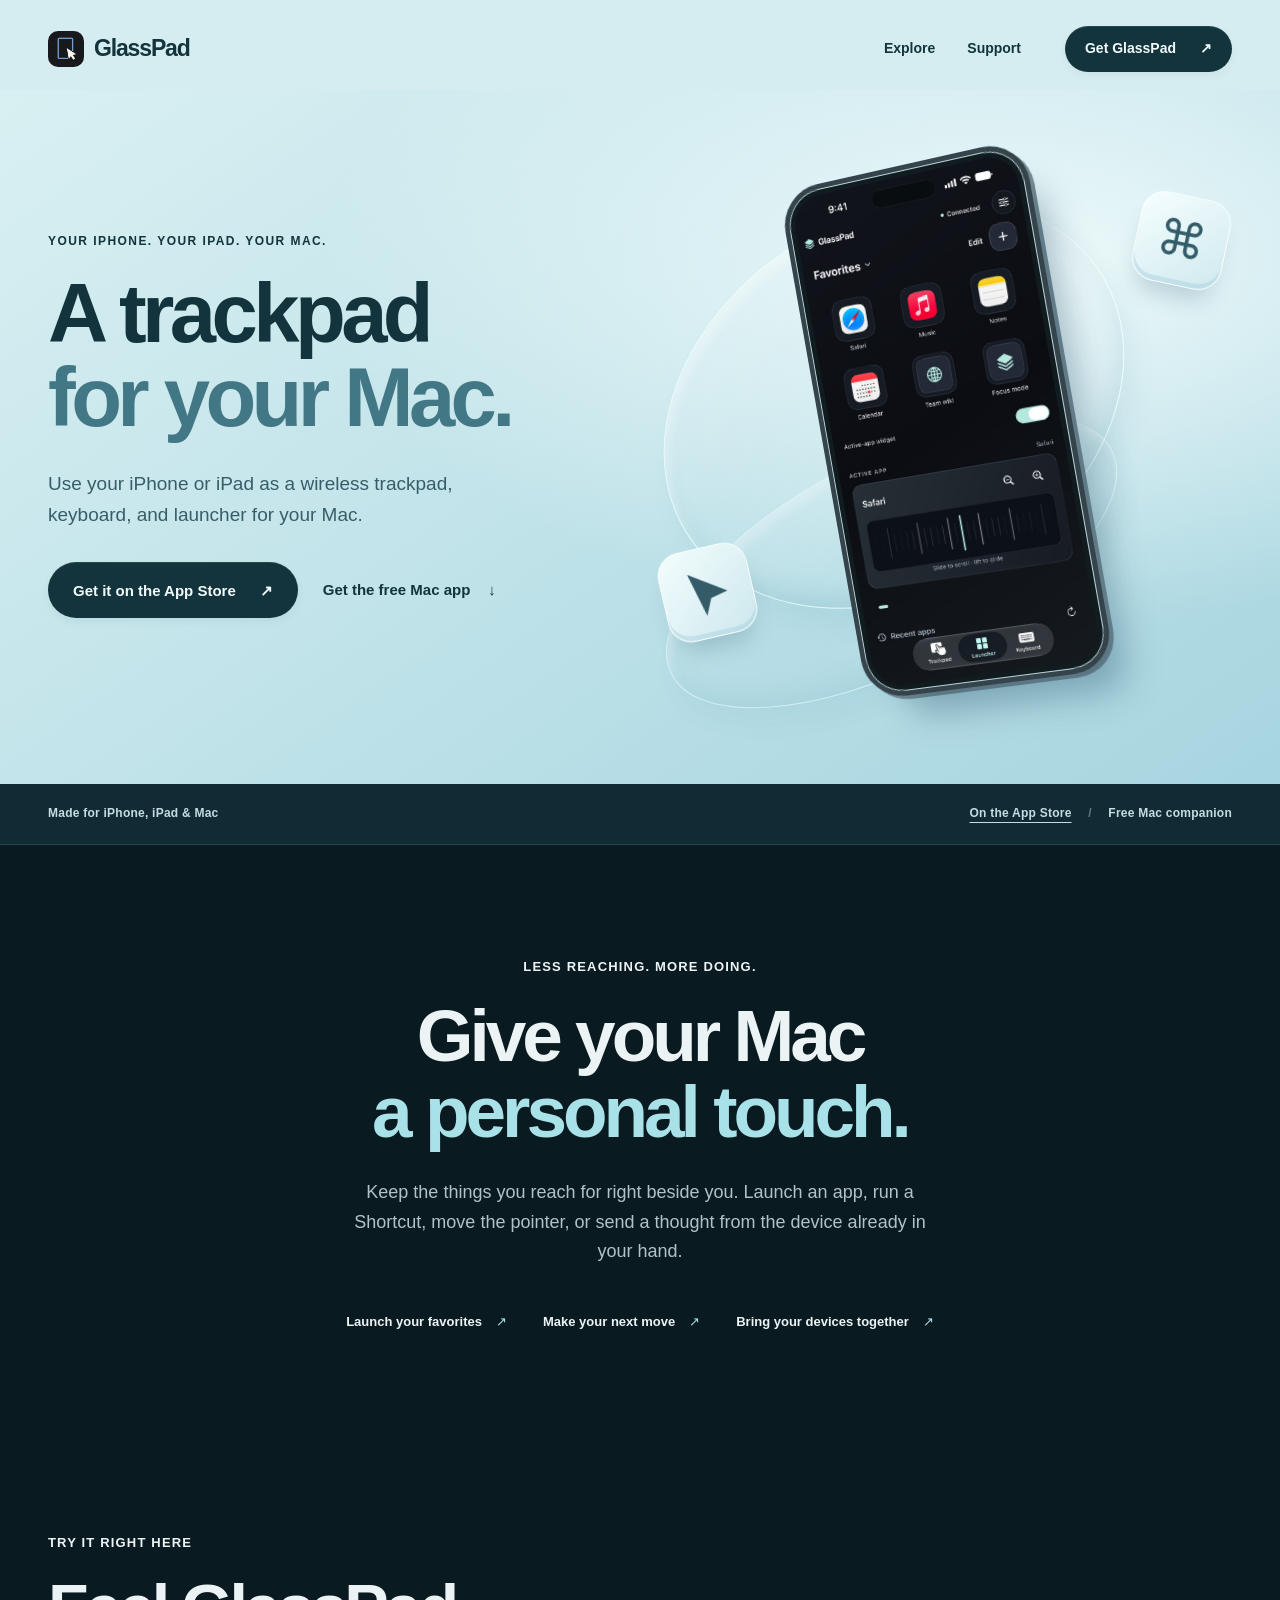
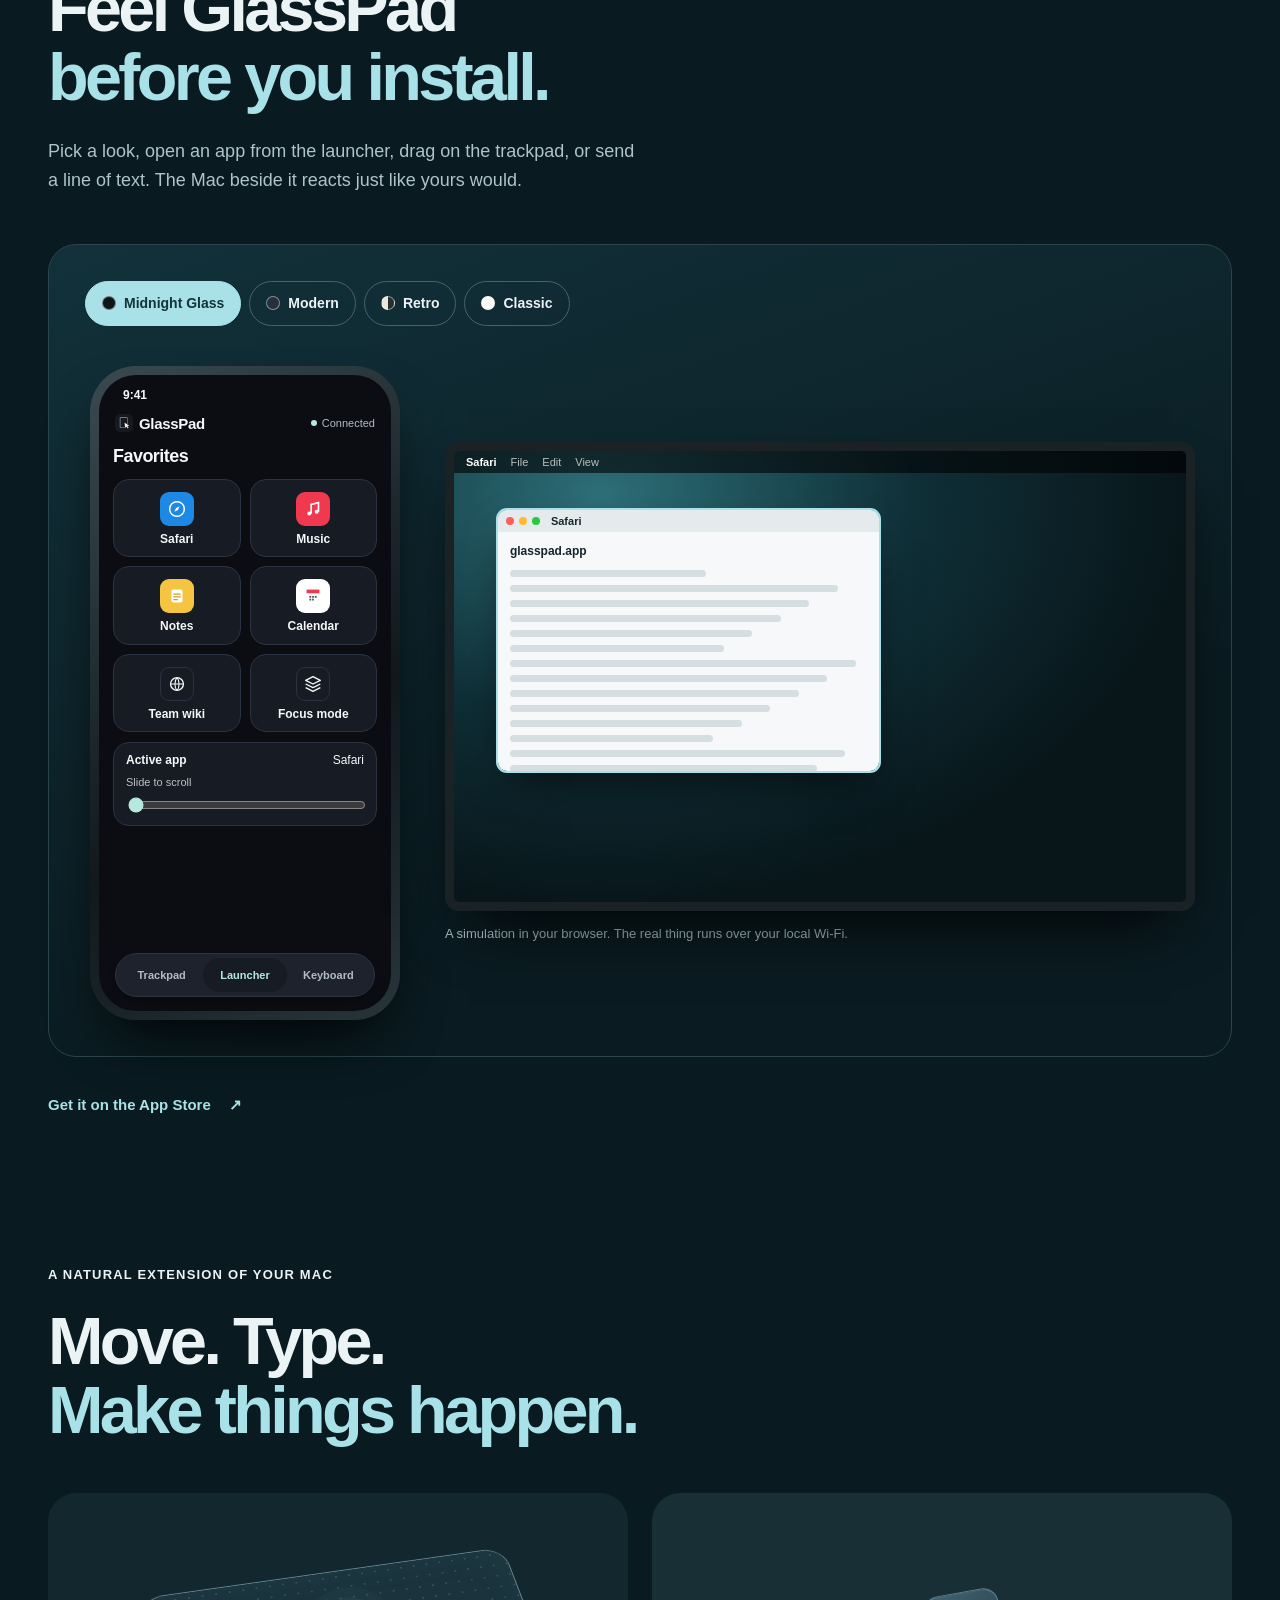
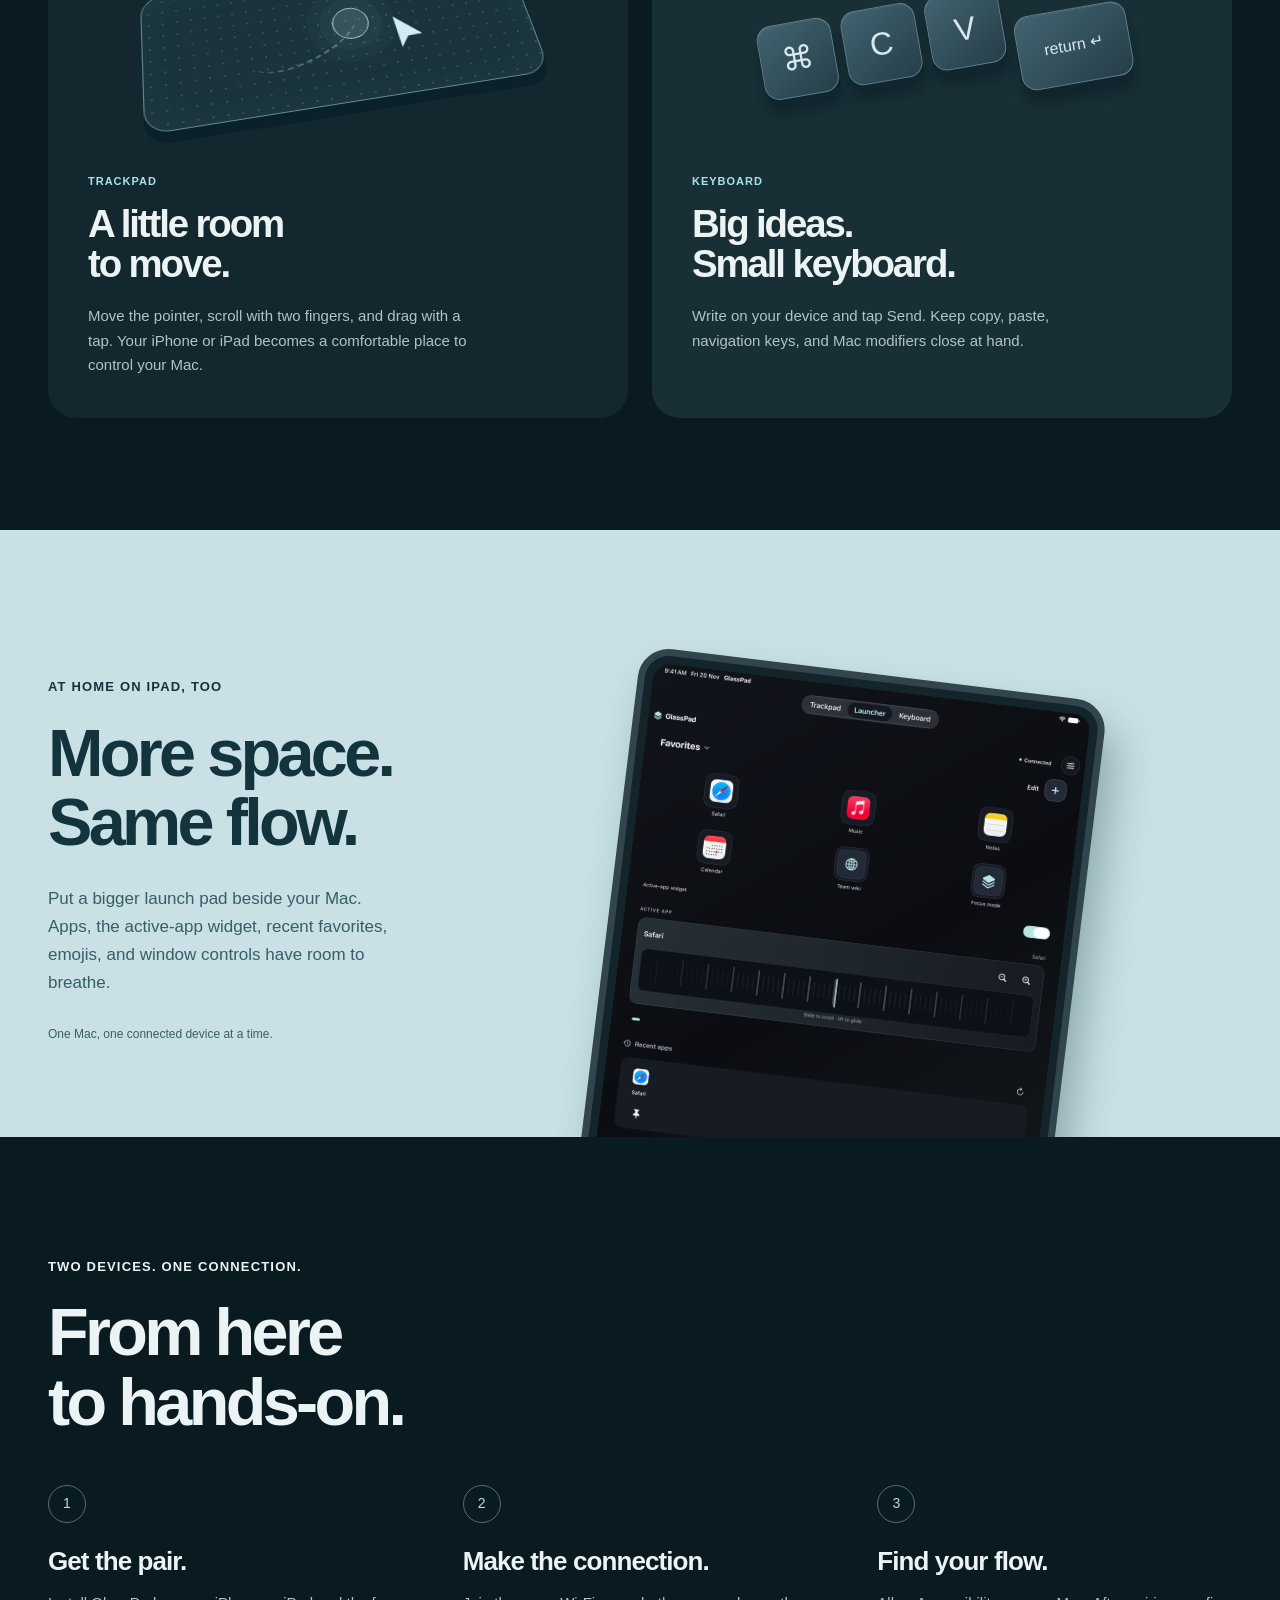
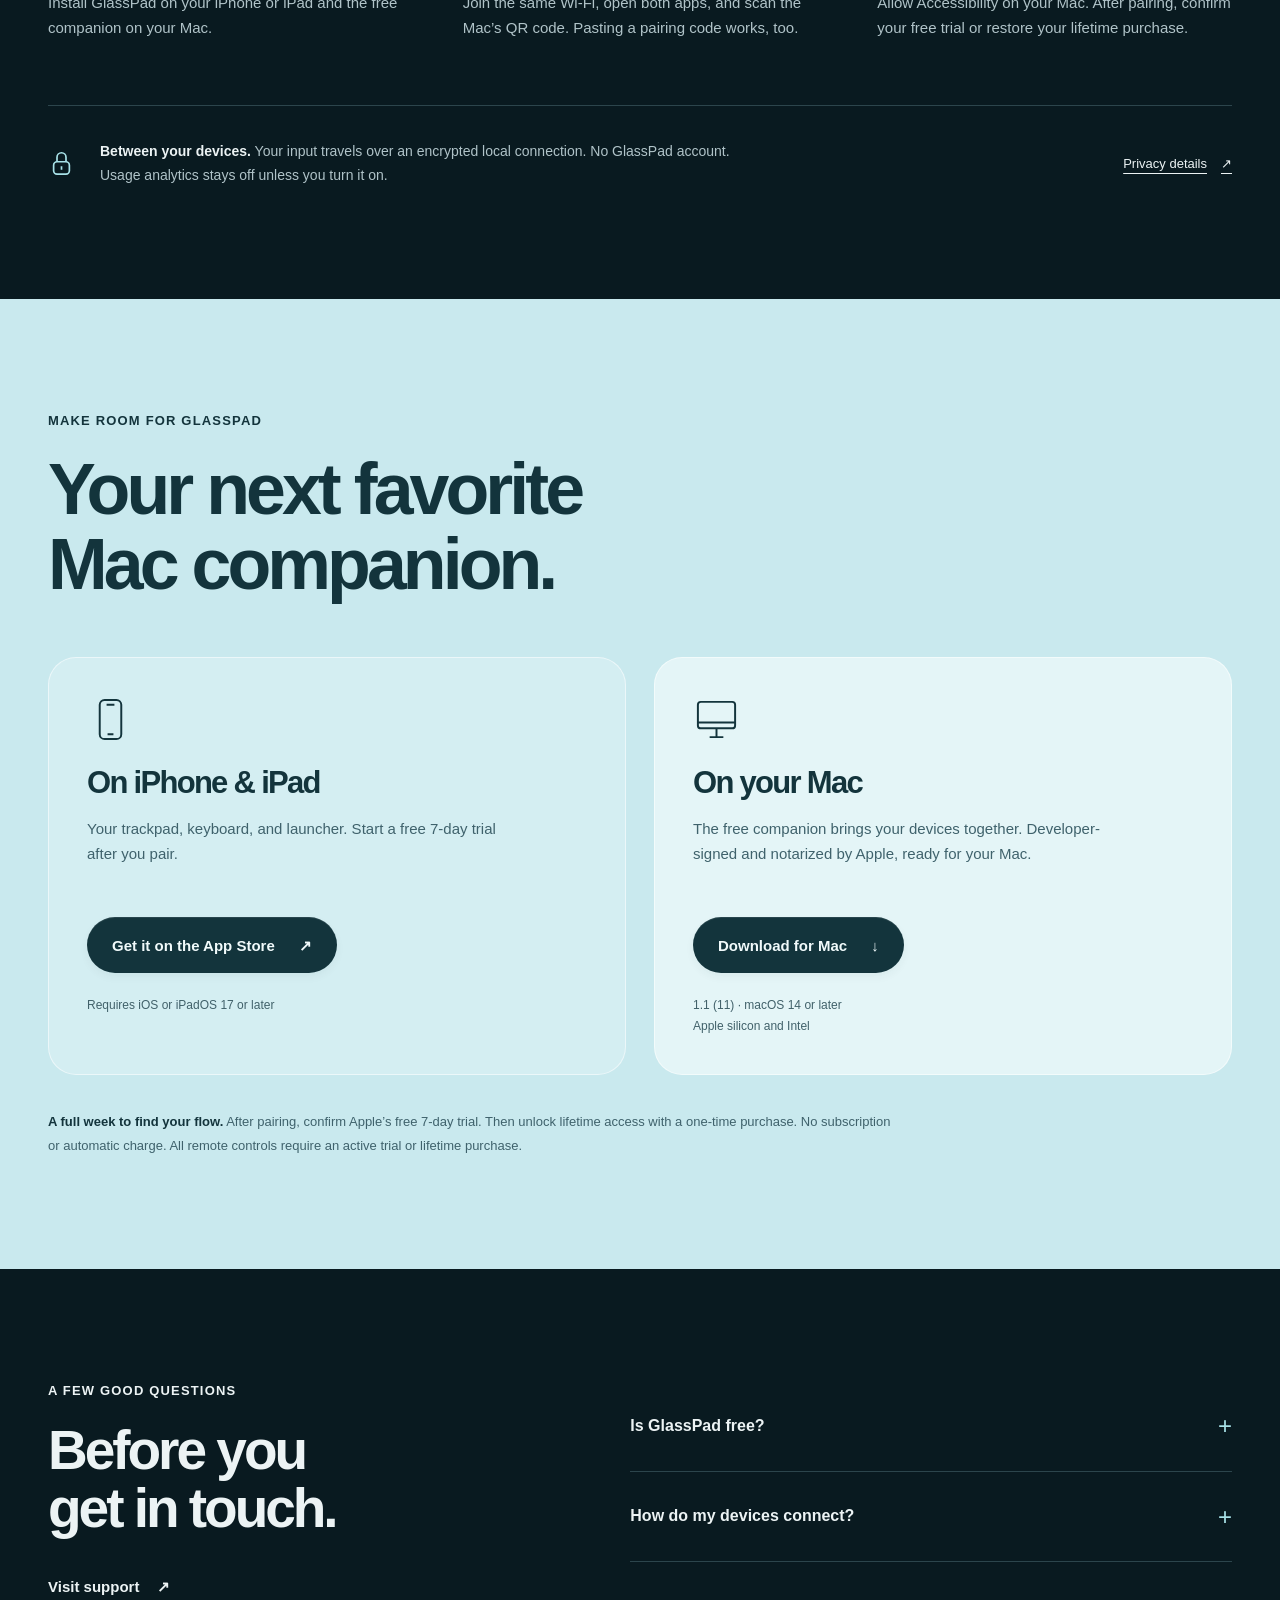
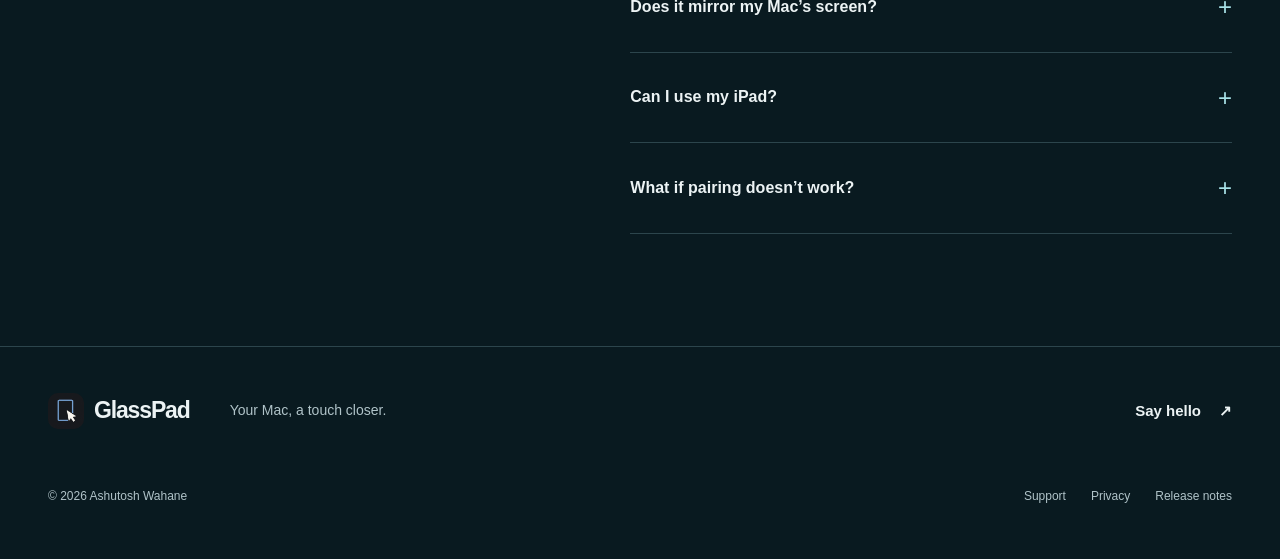
==== commit 28767e17: "Point Mac download to GlassPad Mac 1.1 (11) Co-Authored-By: Claude Opus 5.5 <noreply@anthropic.com>" ====
--- a/index.html
+++ b/index.html
@@ -145,7 +145,7 @@
     <p class="eyebrow">Make room for GlassPad</p><h2 id="download-title">Your next favorite<br> Mac companion.</h2>
     <div class="download-grid">
       <article class="download-card ios-download"><div class="platform-icon" aria-hidden="true"><svg viewBox="0 0 48 48" fill="none" stroke="currentColor" stroke-width="2"><rect x="13" y="4" width="22" height="40" rx="5"/><path d="M20 9h8M21 39h6"/></svg></div><h3>On iPhone &amp; iPad</h3><p>Your trackpad, keyboard, and launcher. Start a free 7-day trial after you pair.</p><a class="button button-dark" href="https://apps.apple.com/app/glasspad/id6826582384">Get it on the App Store <span aria-hidden="true">↗</span></a><p class="requirements">Requires iOS or iPadOS 17 or later</p></article>
-      <article class="download-card mac-download"><div class="platform-icon" aria-hidden="true"><svg viewBox="0 0 48 48" fill="none" stroke="currentColor" stroke-width="2"><rect x="5" y="6" width="38" height="27" rx="3"/><path d="M17 42h14M24 33v9M5 27h38"/></svg></div><h3>On your Mac</h3><p>The free companion brings your devices together. Developer-signed and notarized by Apple, ready for your Mac.</p><a class="button button-dark" href="https://github.com/Ashutoshwahane/glasspad-site/releases/download/mac-v1.0-build7/GlassPad-Mac-1.0-7.zip">Download for Mac <span aria-hidden="true">↓</span></a><p class="requirements">1.0 (7) · macOS 14 or later<br> Apple silicon and Intel</p></article>
+      <article class="download-card mac-download"><div class="platform-icon" aria-hidden="true"><svg viewBox="0 0 48 48" fill="none" stroke="currentColor" stroke-width="2"><rect x="5" y="6" width="38" height="27" rx="3"/><path d="M17 42h14M24 33v9M5 27h38"/></svg></div><h3>On your Mac</h3><p>The free companion brings your devices together. Developer-signed and notarized by Apple, ready for your Mac.</p><a class="button button-dark" href="https://github.com/Ashutoshwahane/glasspad-site/releases/download/mac-v1.1-build11/GlassPad-Mac-1.1-11.zip">Download for Mac <span aria-hidden="true">↓</span></a><p class="requirements">1.1 (11) · macOS 14 or later<br> Apple silicon and Intel</p></article>
     </div>
     <p class="trial-note"><strong>A full week to find your flow.</strong> After pairing, confirm Apple’s free 7-day trial. Then unlock lifetime access with a one-time purchase. No subscription or automatic charge. All remote controls require an active trial or lifetime purchase.</p>
   </div></section>
@@ -159,6 +159,6 @@
   </div></section>
 </div>
 </main>
-<footer class="site-footer"><div class="wrap"><div class="footer-top"><a class="brand" href="./"><img src="assets/brand.png" alt="" width="38" height="38">GlassPad</a><p>Your Mac, a touch closer.</p><a class="text-link" href="mailto:ashutoshwahane404@gmail.com">Say hello <span aria-hidden="true">↗</span></a></div><div class="footer-bottom"><p>© 2026 Ashutosh Wahane</p><div><a href="support.html">Support</a><a href="privacy.html">Privacy</a><a href="https://github.com/Ashutoshwahane/glasspad-site/releases/tag/mac-v1.0-build7">Release notes</a></div></div></div></footer>
+<footer class="site-footer"><div class="wrap"><div class="footer-top"><a class="brand" href="./"><img src="assets/brand.png" alt="" width="38" height="38">GlassPad</a><p>Your Mac, a touch closer.</p><a class="text-link" href="mailto:ashutoshwahane404@gmail.com">Say hello <span aria-hidden="true">↗</span></a></div><div class="footer-bottom"><p>© 2026 Ashutosh Wahane</p><div><a href="support.html">Support</a><a href="privacy.html">Privacy</a><a href="https://github.com/Ashutoshwahane/glasspad-site/releases/tag/mac-v1.1-build11">Release notes</a></div></div></div></footer>
 </body>
 </html>
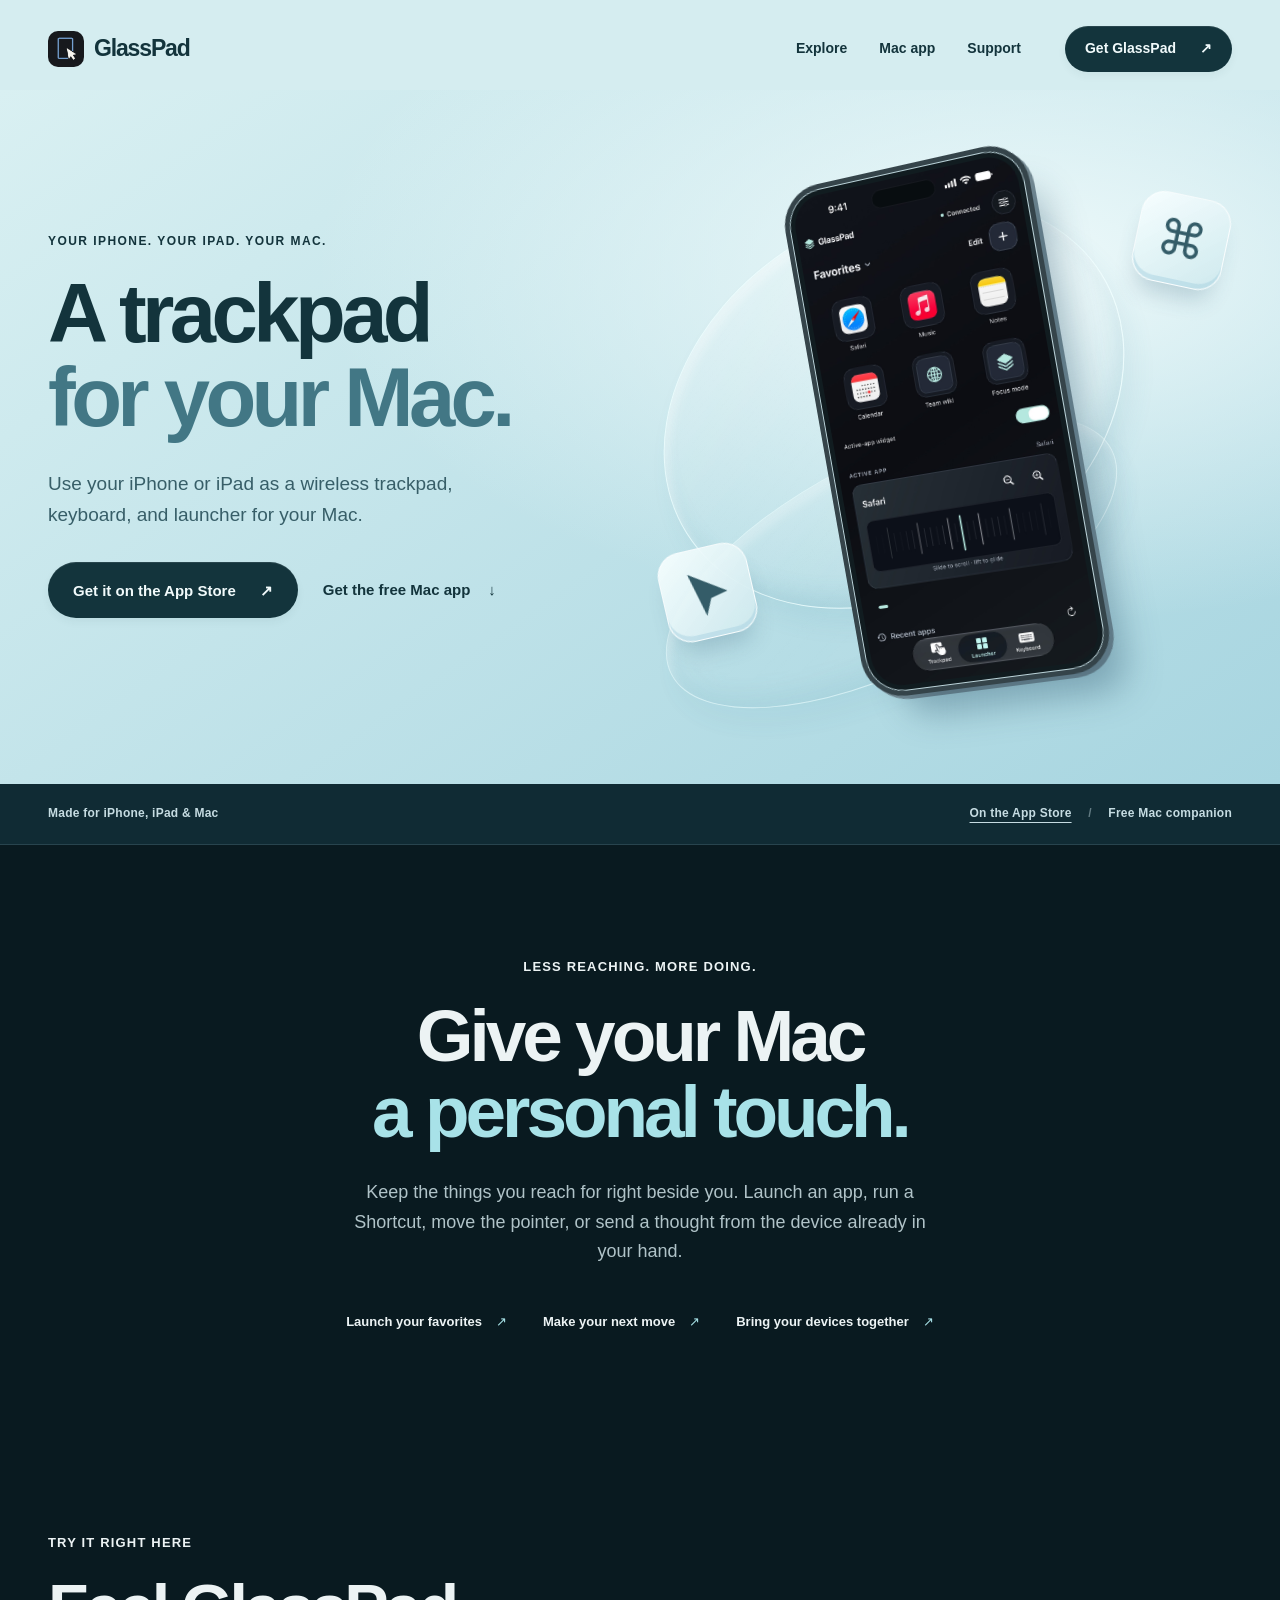
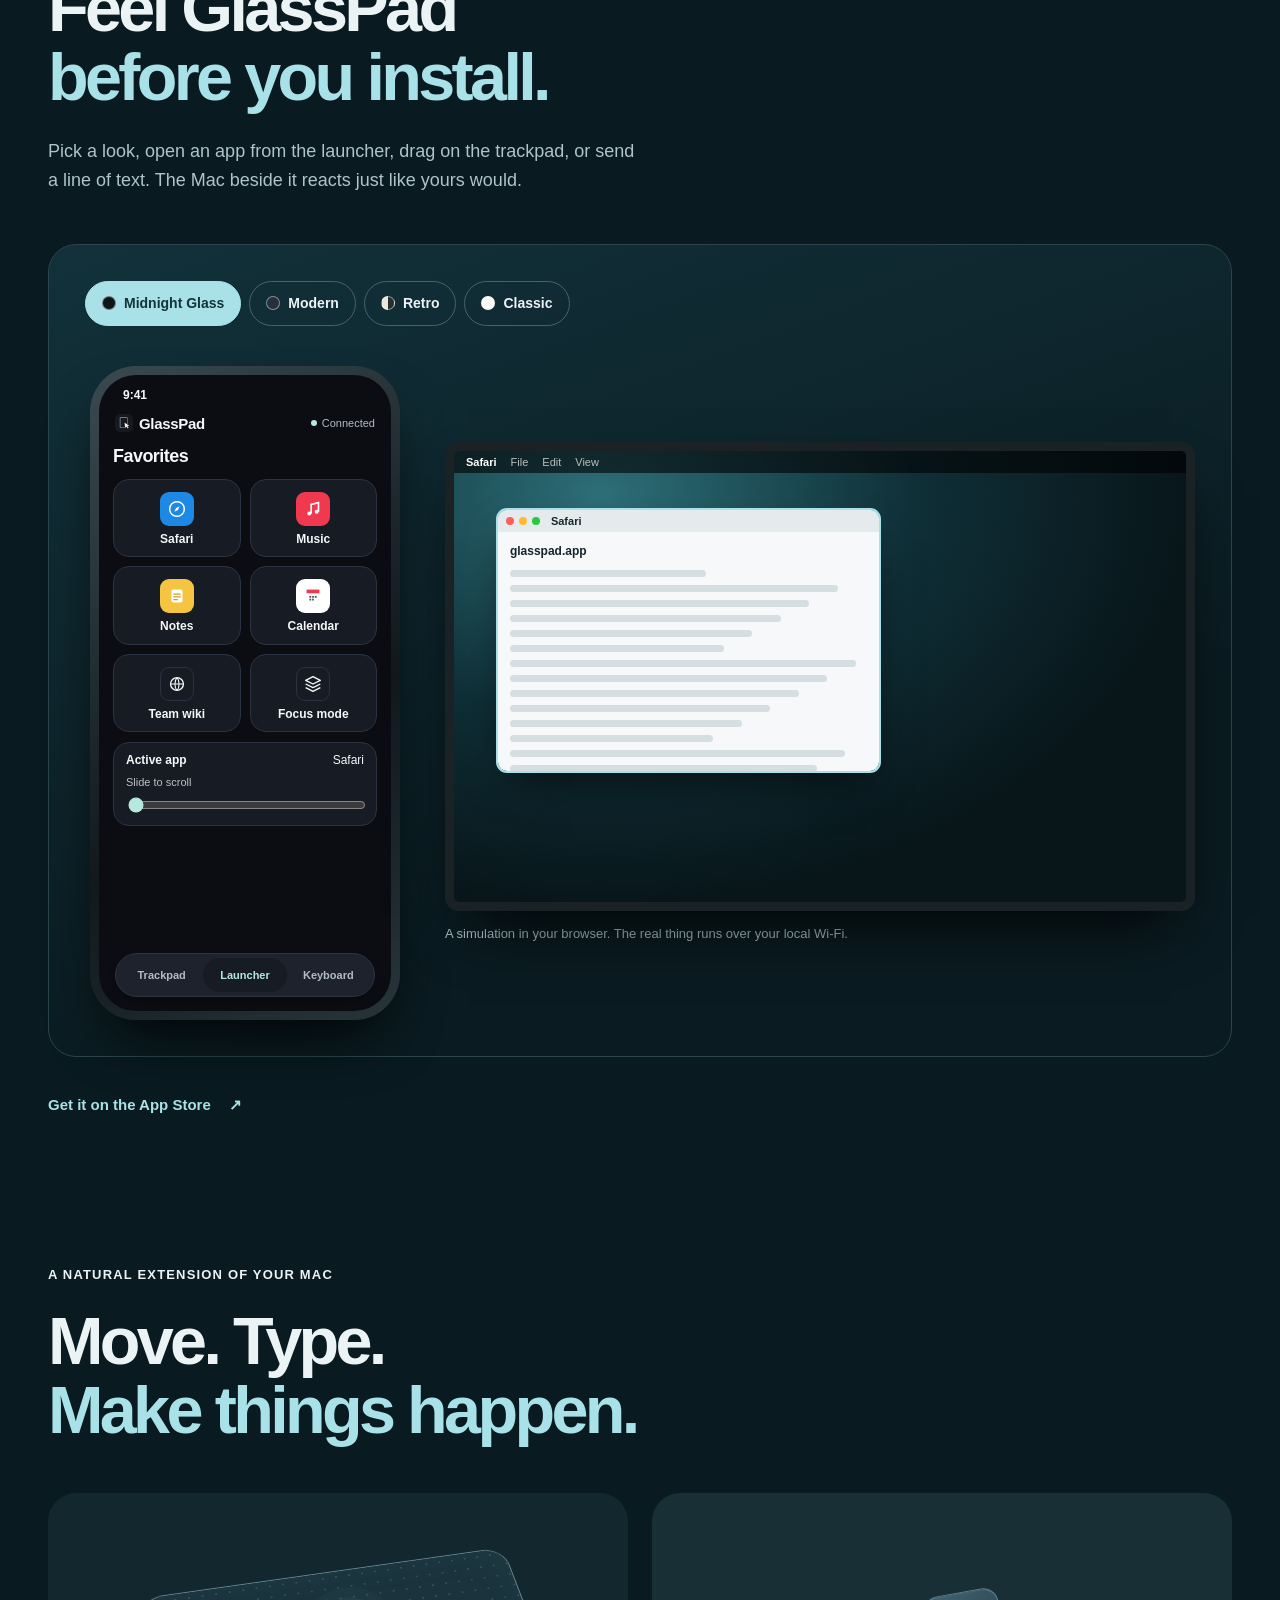
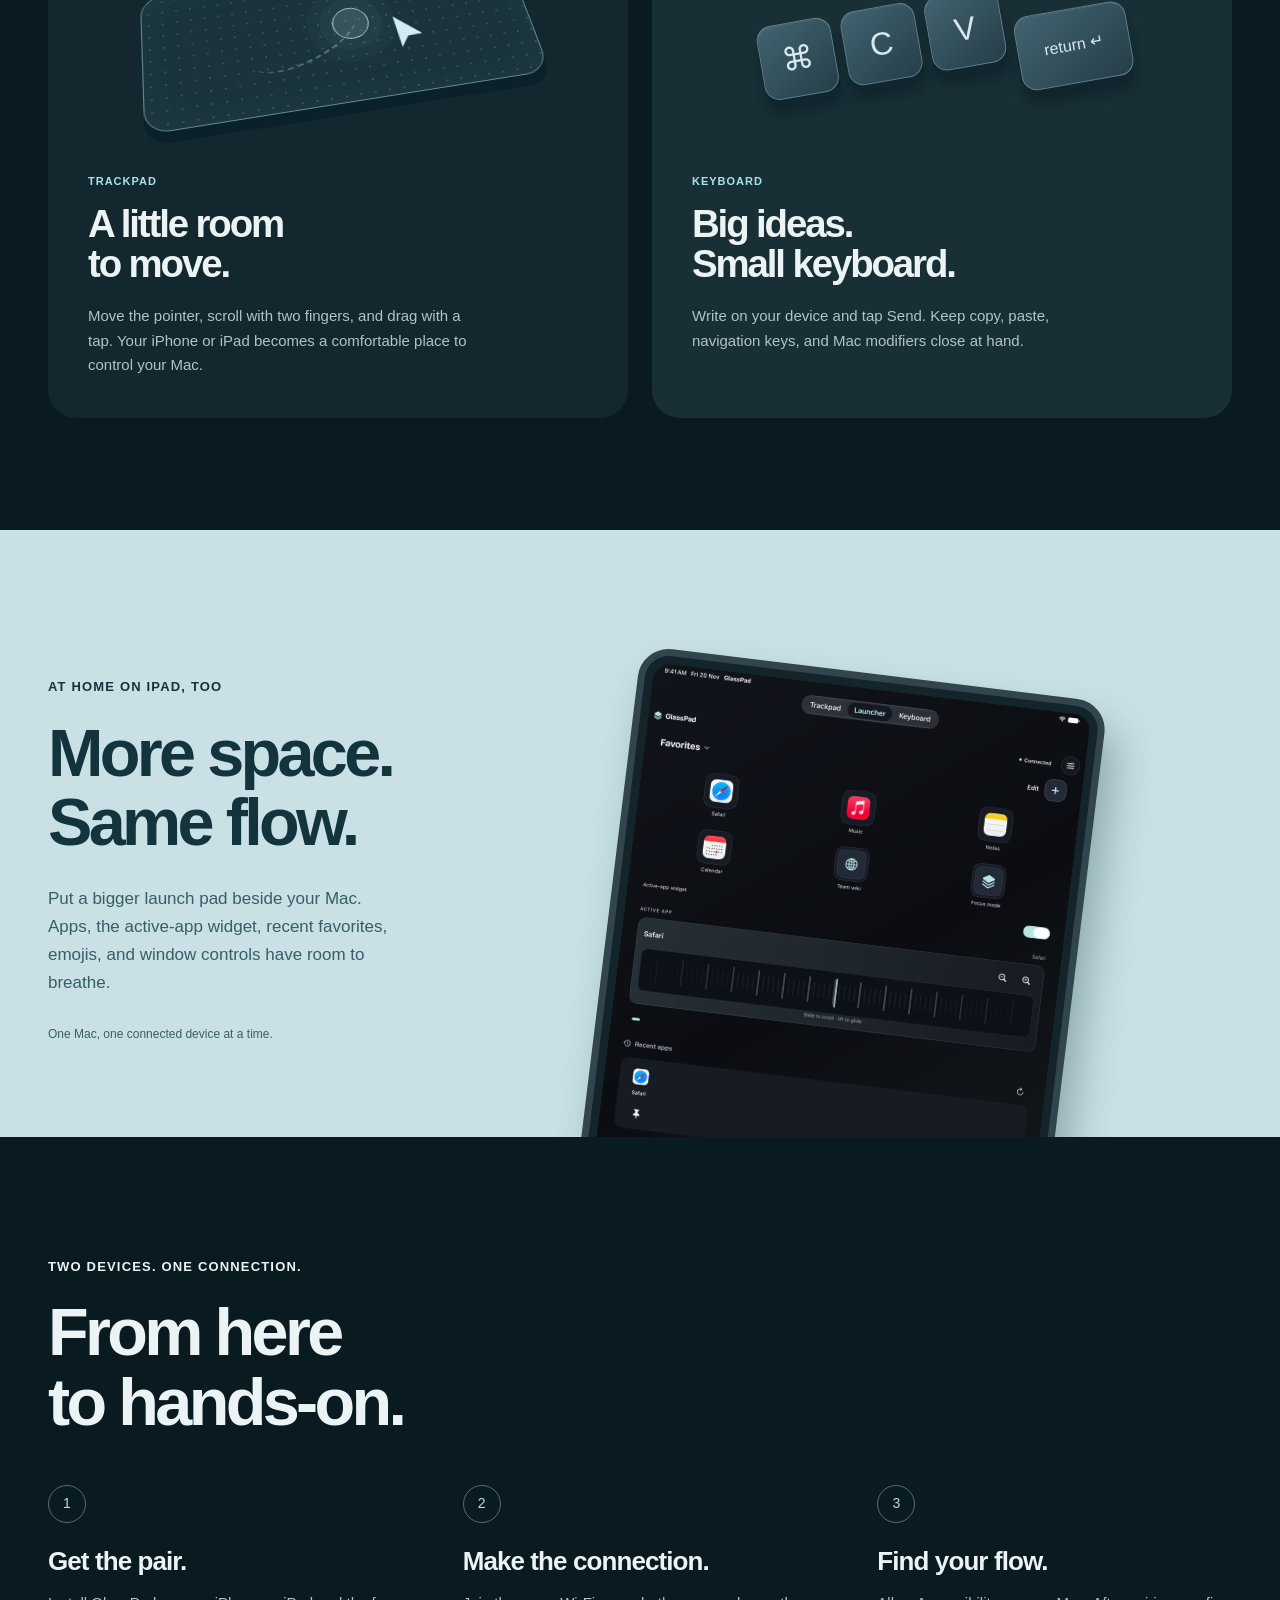
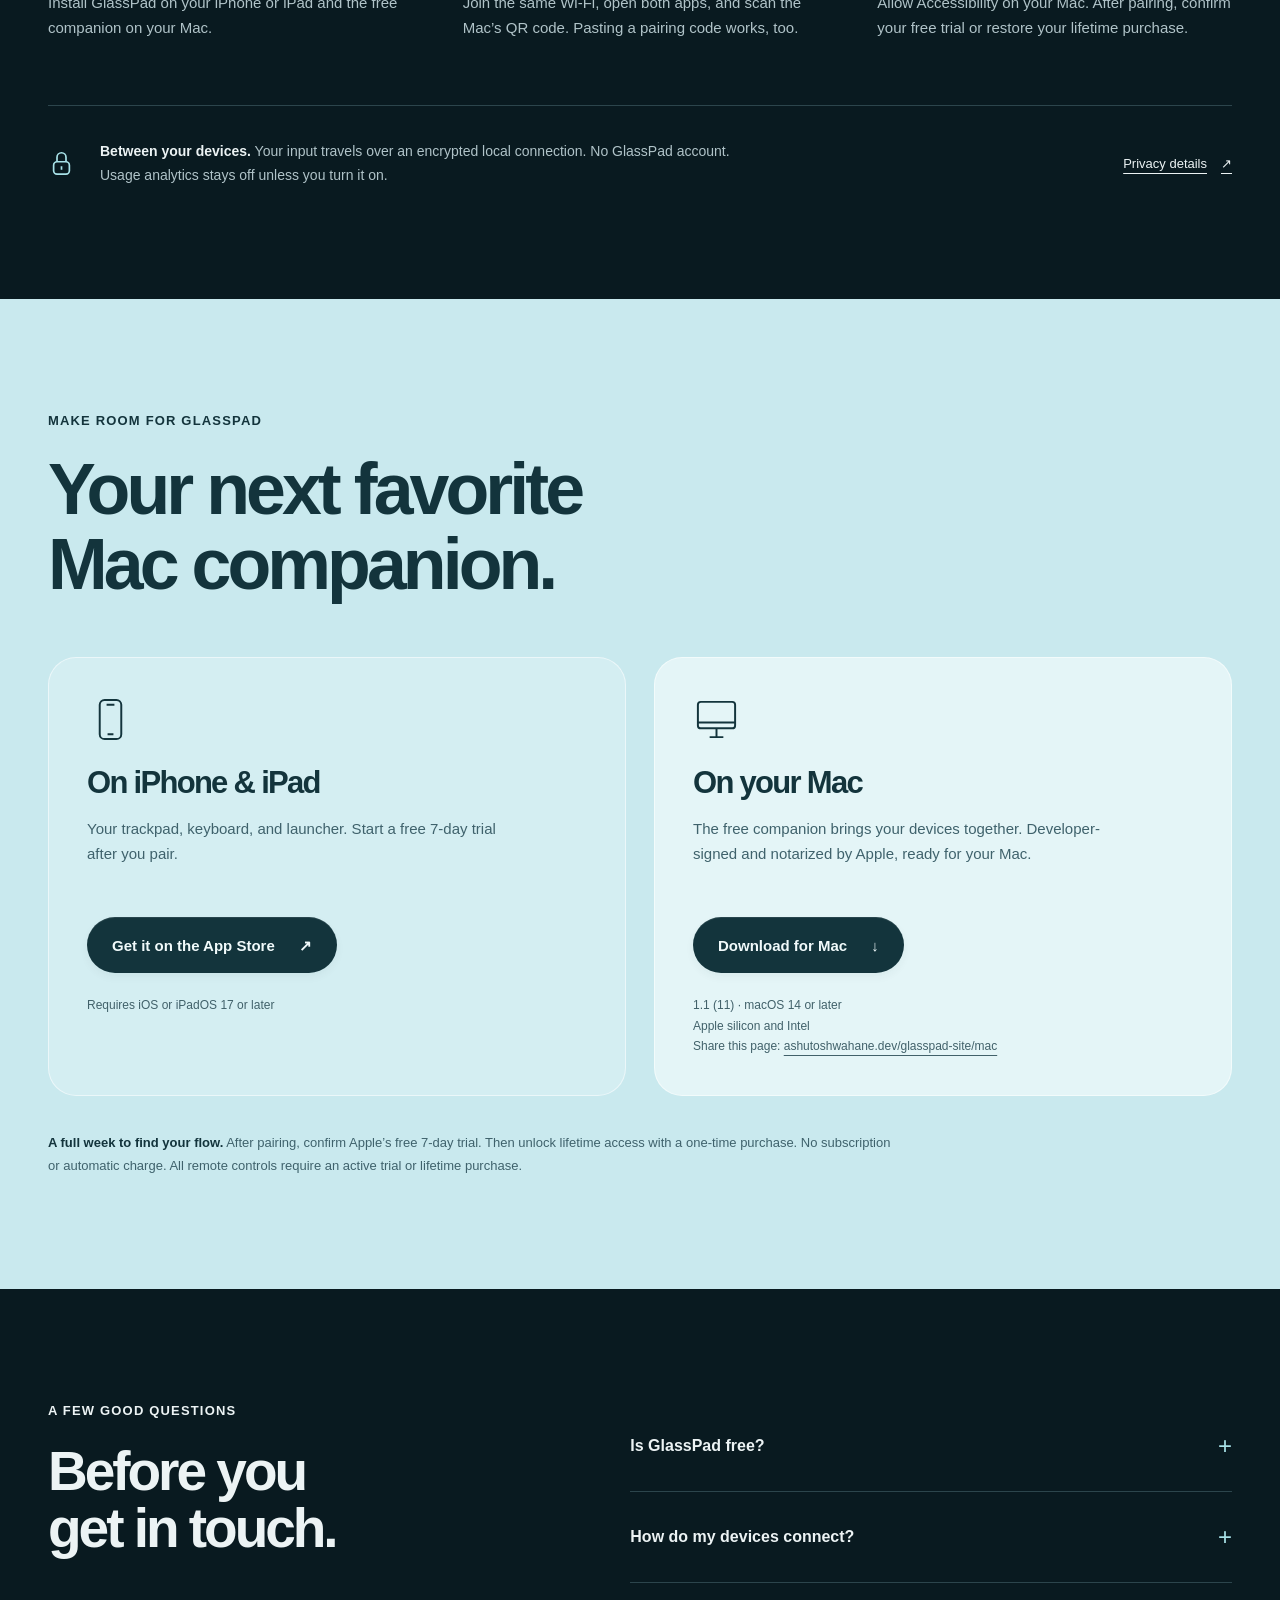
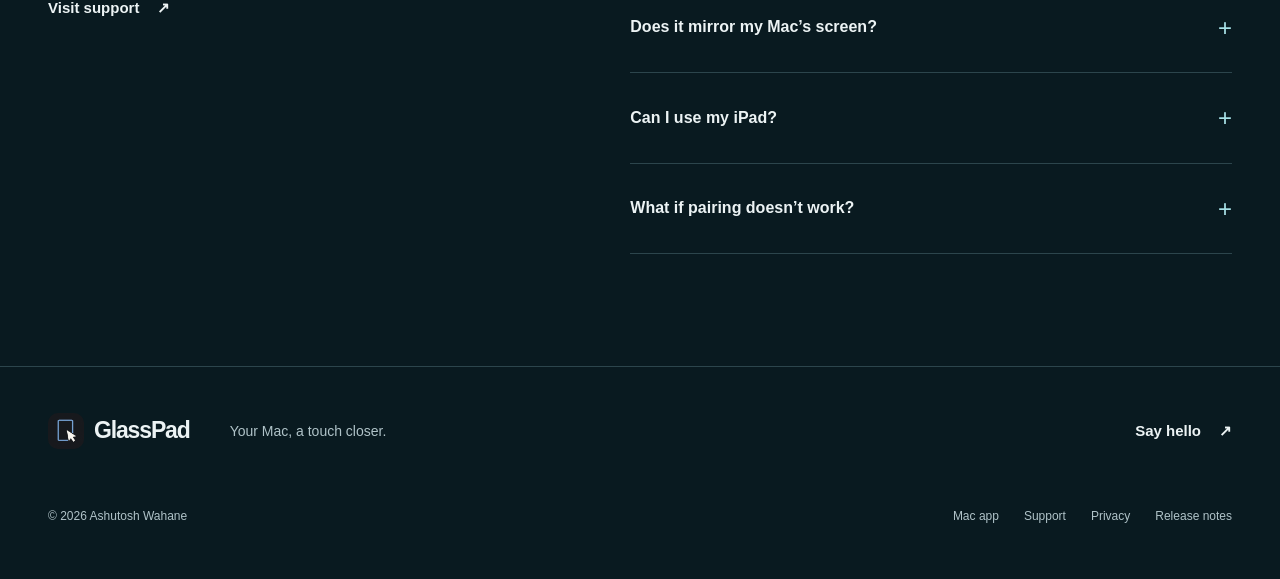
==== commit b21a434e: "Add a shareable Mac download page at /mac/ People who install GlassPad on iPhone or iPad had no easy" ====
--- a/index.html
+++ b/index.html
@@ -25,7 +25,7 @@
   <header class="site-header wrap">
     <nav aria-label="Main">
       <a class="brand" href="./" aria-label="GlassPad home"><img src="assets/brand.png" alt="" width="38" height="38">GlassPad</a>
-      <div class="nav-links"><a href="#features">Explore</a><a href="support.html">Support</a></div>
+      <div class="nav-links"><a href="#features">Explore</a><a href="mac/">Mac app</a><a href="support.html">Support</a></div>
       <a class="button button-small button-dark" href="#download">Get GlassPad <span aria-hidden="true">↗</span></a>
     </nav>
   </header>
@@ -145,7 +145,7 @@
     <p class="eyebrow">Make room for GlassPad</p><h2 id="download-title">Your next favorite<br> Mac companion.</h2>
     <div class="download-grid">
       <article class="download-card ios-download"><div class="platform-icon" aria-hidden="true"><svg viewBox="0 0 48 48" fill="none" stroke="currentColor" stroke-width="2"><rect x="13" y="4" width="22" height="40" rx="5"/><path d="M20 9h8M21 39h6"/></svg></div><h3>On iPhone &amp; iPad</h3><p>Your trackpad, keyboard, and launcher. Start a free 7-day trial after you pair.</p><a class="button button-dark" href="https://apps.apple.com/app/glasspad/id6826582384">Get it on the App Store <span aria-hidden="true">↗</span></a><p class="requirements">Requires iOS or iPadOS 17 or later</p></article>
-      <article class="download-card mac-download"><div class="platform-icon" aria-hidden="true"><svg viewBox="0 0 48 48" fill="none" stroke="currentColor" stroke-width="2"><rect x="5" y="6" width="38" height="27" rx="3"/><path d="M17 42h14M24 33v9M5 27h38"/></svg></div><h3>On your Mac</h3><p>The free companion brings your devices together. Developer-signed and notarized by Apple, ready for your Mac.</p><a class="button button-dark" href="https://github.com/Ashutoshwahane/glasspad-site/releases/download/mac-v1.1-build11/GlassPad-Mac-1.1-11.zip">Download for Mac <span aria-hidden="true">↓</span></a><p class="requirements">1.1 (11) · macOS 14 or later<br> Apple silicon and Intel</p></article>
+      <article class="download-card mac-download"><div class="platform-icon" aria-hidden="true"><svg viewBox="0 0 48 48" fill="none" stroke="currentColor" stroke-width="2"><rect x="5" y="6" width="38" height="27" rx="3"/><path d="M17 42h14M24 33v9M5 27h38"/></svg></div><h3>On your Mac</h3><p>The free companion brings your devices together. Developer-signed and notarized by Apple, ready for your Mac.</p><a class="button button-dark" href="https://github.com/Ashutoshwahane/glasspad-site/releases/download/mac-v1.1-build11/GlassPad-Mac-1.1-11.zip">Download for Mac <span aria-hidden="true">↓</span></a><p class="requirements">1.1 (11) · macOS 14 or later<br> Apple silicon and Intel<br> Share this page: <a href="mac/">ashutoshwahane.dev/glasspad-site/mac</a></p></article>
     </div>
     <p class="trial-note"><strong>A full week to find your flow.</strong> After pairing, confirm Apple’s free 7-day trial. Then unlock lifetime access with a one-time purchase. No subscription or automatic charge. All remote controls require an active trial or lifetime purchase.</p>
   </div></section>
@@ -159,6 +159,6 @@
   </div></section>
 </div>
 </main>
-<footer class="site-footer"><div class="wrap"><div class="footer-top"><a class="brand" href="./"><img src="assets/brand.png" alt="" width="38" height="38">GlassPad</a><p>Your Mac, a touch closer.</p><a class="text-link" href="mailto:ashutoshwahane404@gmail.com">Say hello <span aria-hidden="true">↗</span></a></div><div class="footer-bottom"><p>© 2026 Ashutosh Wahane</p><div><a href="support.html">Support</a><a href="privacy.html">Privacy</a><a href="https://github.com/Ashutoshwahane/glasspad-site/releases/tag/mac-v1.1-build11">Release notes</a></div></div></div></footer>
+<footer class="site-footer"><div class="wrap"><div class="footer-top"><a class="brand" href="./"><img src="assets/brand.png" alt="" width="38" height="38">GlassPad</a><p>Your Mac, a touch closer.</p><a class="text-link" href="mailto:ashutoshwahane404@gmail.com">Say hello <span aria-hidden="true">↗</span></a></div><div class="footer-bottom"><p>© 2026 Ashutosh Wahane</p><div><a href="mac/">Mac app</a><a href="support.html">Support</a><a href="privacy.html">Privacy</a><a href="https://github.com/Ashutoshwahane/glasspad-site/releases/tag/mac-v1.1-build11">Release notes</a></div></div></div></footer>
 </body>
 </html>
--- a/style.css
+++ b/style.css
@@ -100,3 +100,12 @@
 .play-cta{margin-top:24px;color:var(--accent)}
 @media(max-width:860px){.play{grid-template-columns:1fr;padding:20px 14px;gap:18px}.play-themes{justify-content:center}.play-mac{order:-1;grid-row:2}.play-phone{max-width:270px;aspect-ratio:9/17}.play-note{font-size:12px}.play-tile{padding:8px 4px 7px;gap:4px}.play-ico{width:28px;height:28px}.play-widget label{display:none}}
 @media(prefers-reduced-motion:reduce){.play-win,.play-ripple,.play-caret{animation:none}.play-scroller,.play-scr,.play-toast{transition:none}}
+
+/* Mac download page (mac/index.html) */
+.mac-page h1{font-size:clamp(46px,5.6vw,80px);max-width:850px}
+.mac-lead{max-width:600px;margin:26px 0 0;font-size:18px;color:#33555e}
+.download-section .download-card .mac-card-title{font-size:31px;margin-bottom:18px;letter-spacing:-.04em}
+.download-card .requirements a{color:inherit}
+.mac-help{margin-top:48px;color:var(--muted);font-size:15px}
+.mac-help a{color:var(--accent)}
+@media(max-width:760px){.mac-page h1{font-size:47px}.mac-lead{font-size:16px}.download-section .download-card .mac-card-title{font-size:29px}}
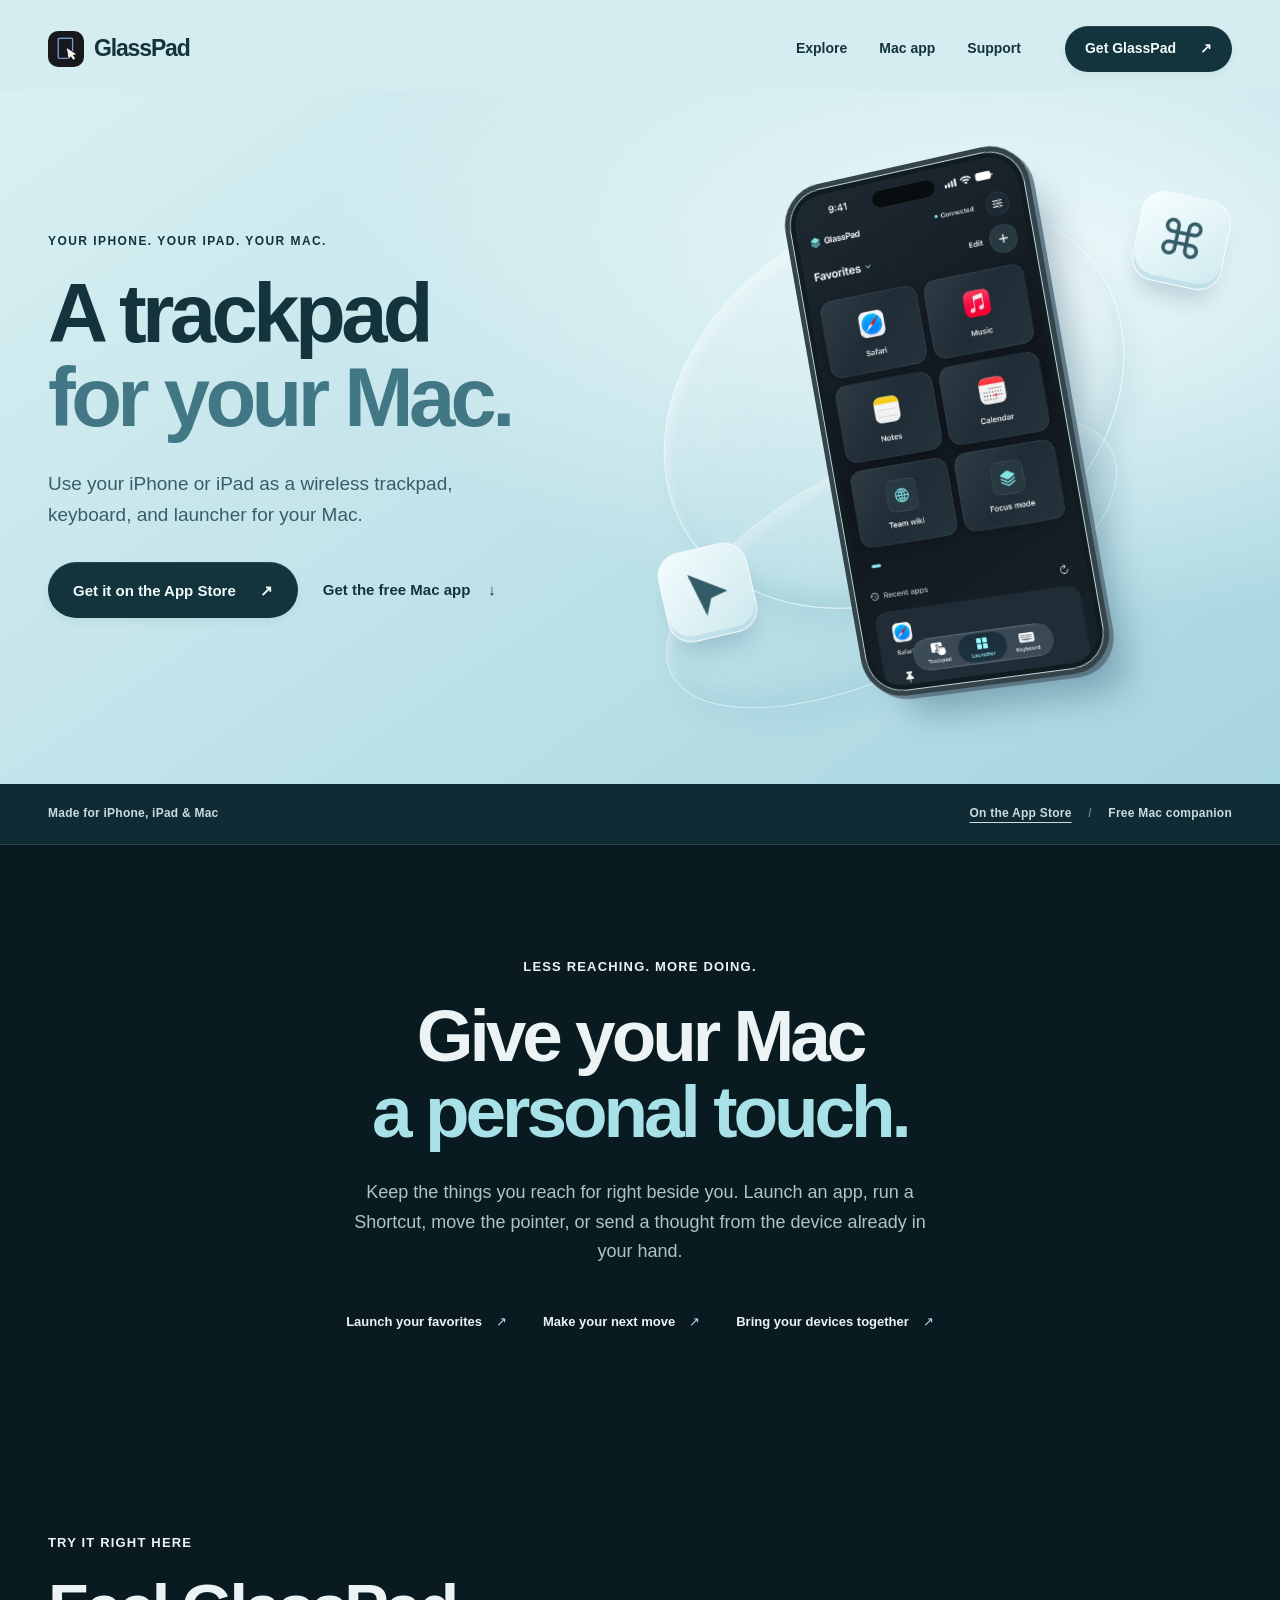
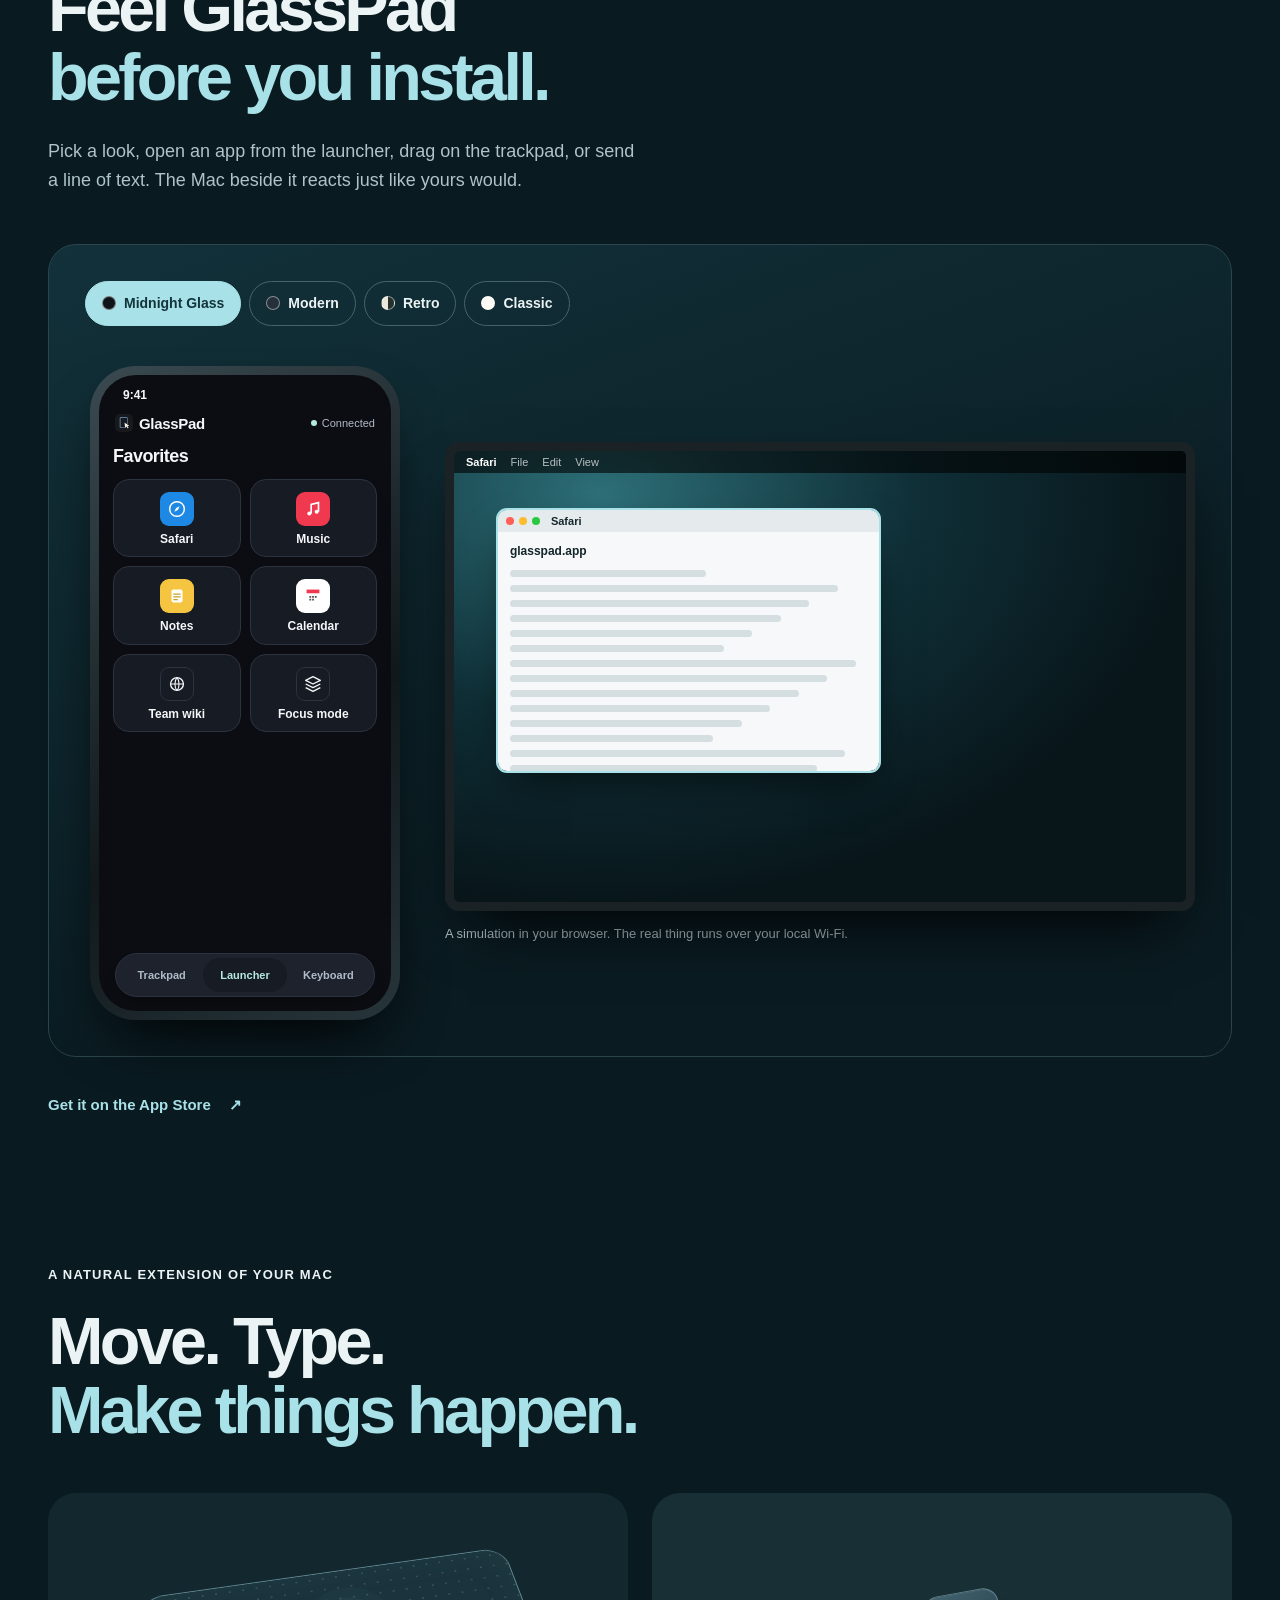
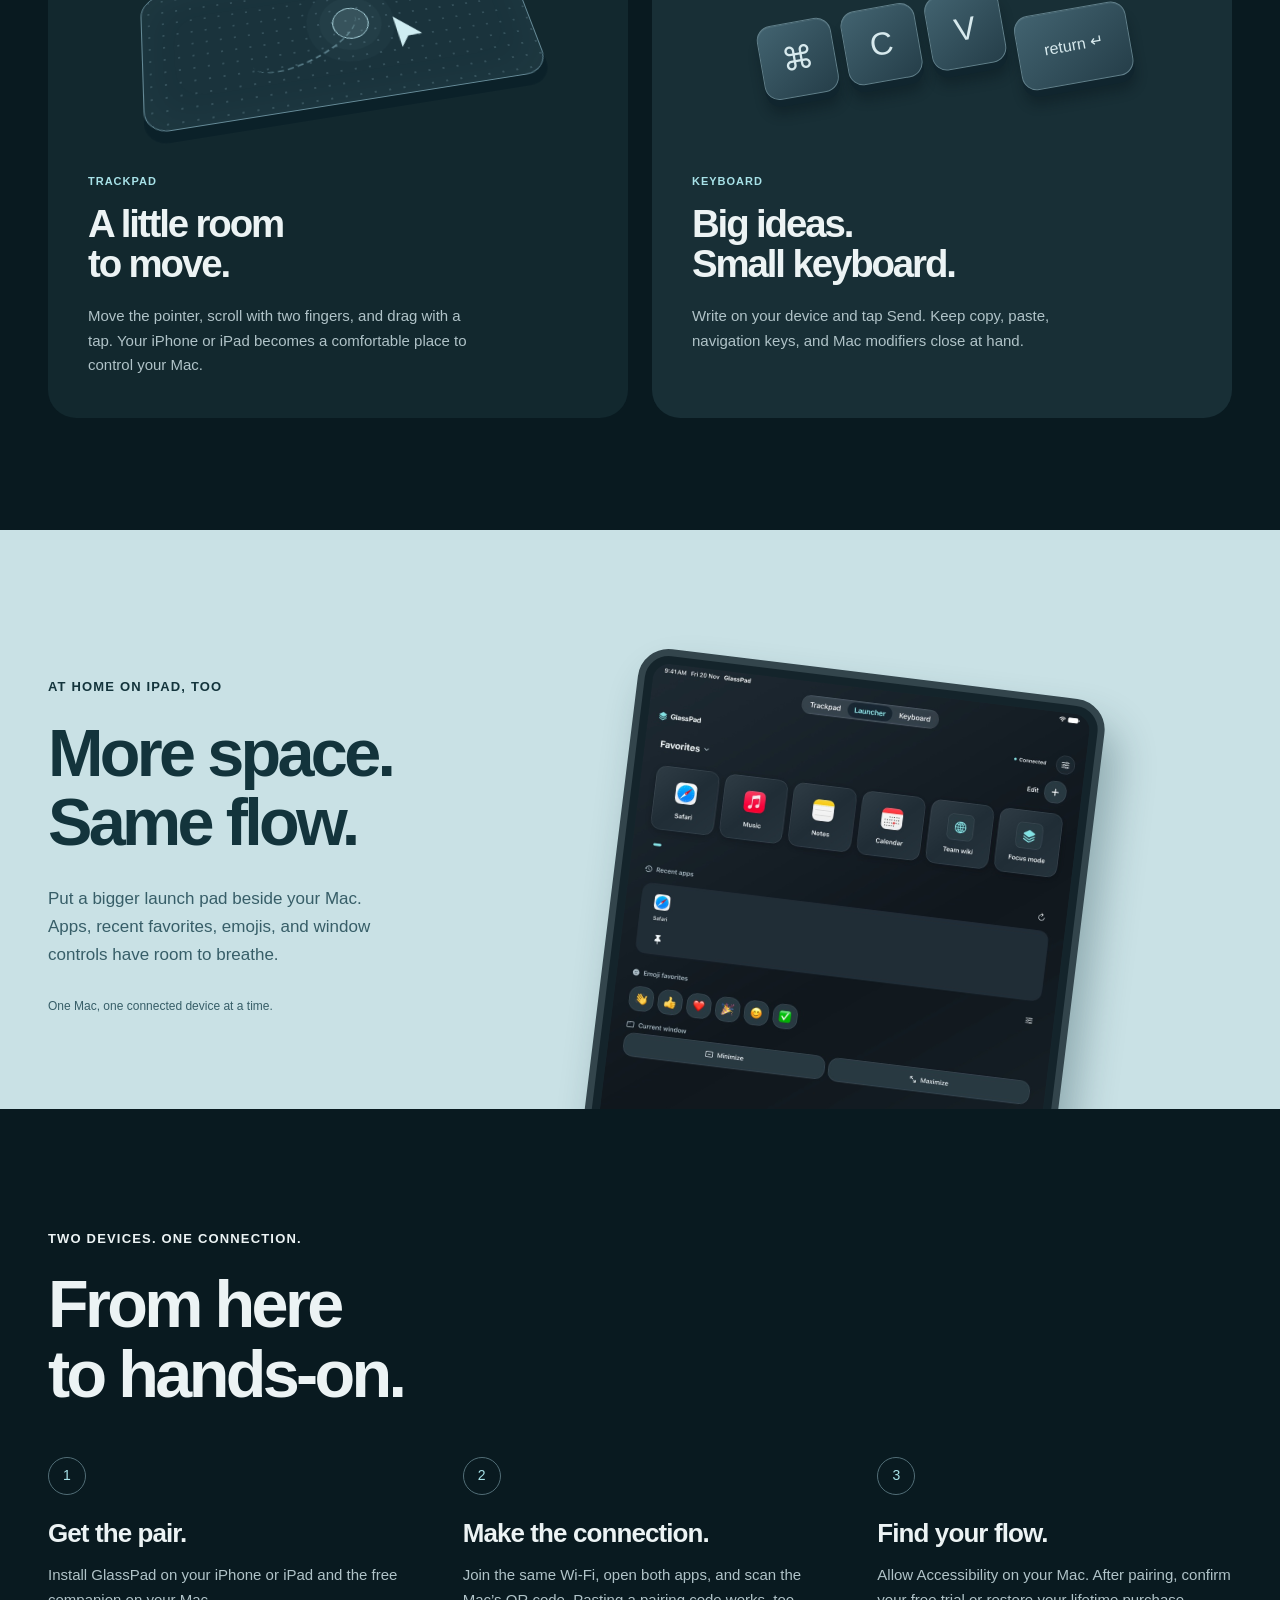
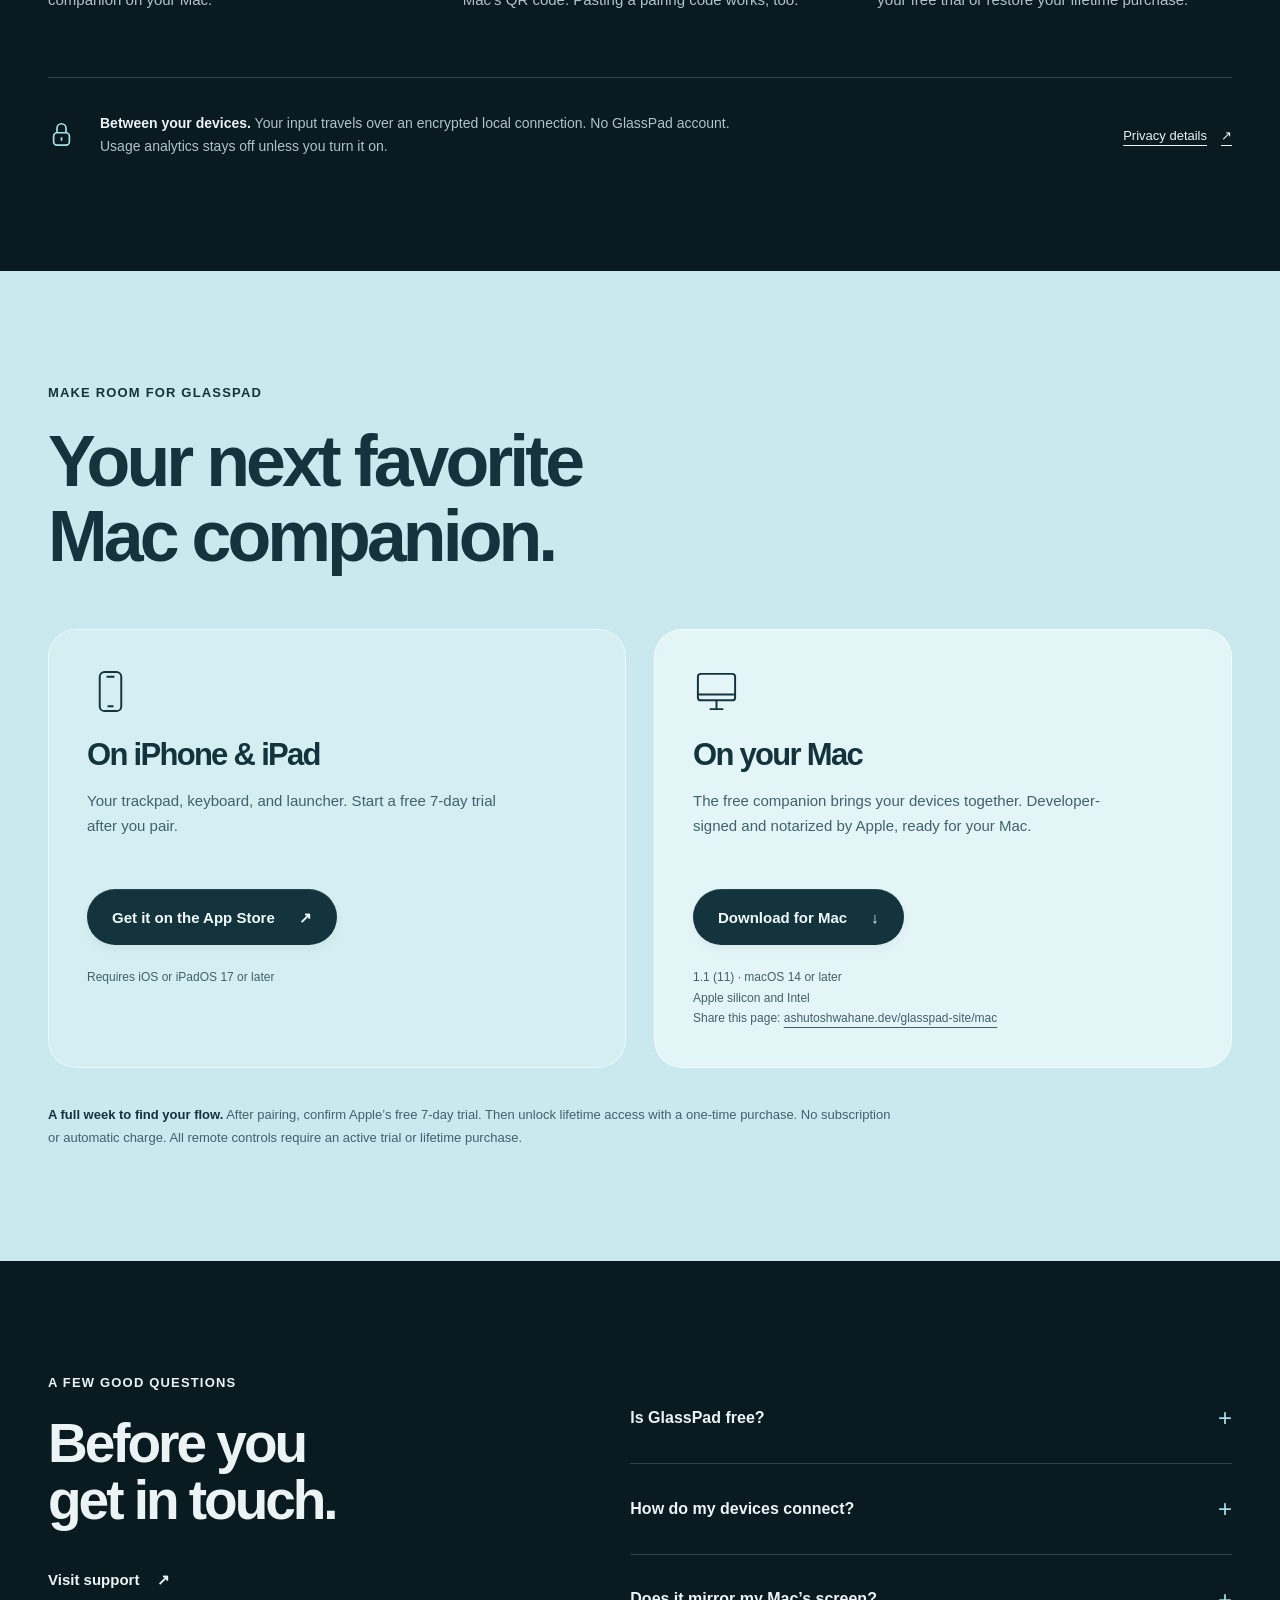
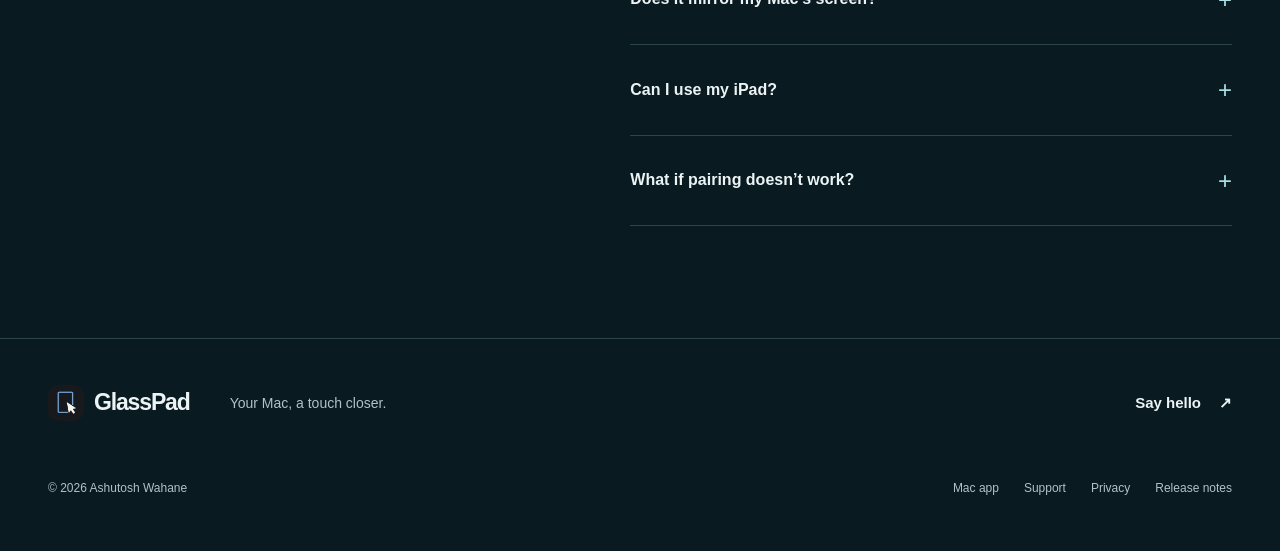
==== commit 93e87009: "Remove the unreleased active-app scroll widget from the site The scroll/zoom widget is not being rel" ====
--- a/index.html
+++ b/index.html
@@ -9,7 +9,7 @@
   <link rel="canonical" href="https://ashutoshwahane.dev/glasspad-site/">
   <link rel="icon" href="assets/brand.png">
   <link rel="stylesheet" href="style.css">
-  <link rel="preload" href="assets/launcher-midnight.jpg" as="image">
+  <link rel="preload" href="assets/launcher-hero.jpg" as="image">
   <meta name="apple-itunes-app" content="app-id=6826582384">
   <meta property="og:type" content="website">
   <meta property="og:title" content="GlassPad: your iPhone or iPad as a Mac trackpad">
@@ -41,7 +41,7 @@
       </div>
       <div class="hero-art" aria-label="GlassPad launcher on iPhone">
         <div class="glass-orbit orbit-back" aria-hidden="true"></div>
-        <div class="phone hero-phone"><img src="assets/launcher-midnight.jpg" alt="GlassPad on iPhone in Midnight Glass, with Safari, Music, Notes, Calendar, a website and a Shortcut ready to launch, above a live Safari widget." width="786" height="1704" fetchpriority="high"><span class="phone-speaker" aria-hidden="true"></span></div>
+        <div class="phone hero-phone"><img src="assets/launcher-hero.jpg" alt="GlassPad on iPhone with Safari, Music, Notes, Calendar, a website and a Shortcut ready to launch." width="786" height="1704" fetchpriority="high"><span class="phone-speaker" aria-hidden="true"></span></div>
         <div class="glass-orbit orbit-front" aria-hidden="true"></div>
         <div class="floating-key key-command" aria-hidden="true">⌘</div>
         <div class="floating-key key-pointer" aria-hidden="true"><svg viewBox="0 0 64 64"><path d="M15 9 52 34 34 38 26 55Z"/></svg></div>
@@ -83,7 +83,6 @@
           <div class="play-pane" id="play-p-launcher" role="tabpanel" aria-label="Launcher">
             <p class="play-title">Favorites</p>
             <div class="play-grid" id="play-tiles"></div>
-            <div class="play-widget"><div class="play-wrow"><b>Active app</b><span id="play-wapp">Finder</span></div><label for="play-wscroll">Slide to scroll</label><input id="play-wscroll" type="range" min="0" max="100" value="0"></div>
           </div>
           <div class="play-pane" id="play-p-keyboard" role="tabpanel" aria-label="Keyboard" hidden>
             <p class="play-title">Type, then send</p>
@@ -127,8 +126,8 @@
   </section>
 
   <section class="ipad-section section" aria-labelledby="ipad-title"><div class="wrap ipad-layout">
-    <div class="ipad-copy"><p class="eyebrow">At home on iPad, too</p><h2 id="ipad-title">More space.<br> Same flow.</h2><p>Put a bigger launch pad beside your Mac. Apps, the active-app widget, recent favorites, emojis, and window controls have room to breathe.</p><p class="small-note">One Mac, one connected device at a time.</p></div>
-    <div class="tablet"><img src="assets/ipad-launcher-midnight.jpg" alt="GlassPad on iPad in Midnight Glass, showing favorite apps, the active-app widget, recent apps, emoji favorites and window controls." width="1032" height="1376" loading="lazy"></div>
+    <div class="ipad-copy"><p class="eyebrow">At home on iPad, too</p><h2 id="ipad-title">More space.<br> Same flow.</h2><p>Put a bigger launch pad beside your Mac. Apps, recent favorites, emojis, and window controls have room to breathe.</p><p class="small-note">One Mac, one connected device at a time.</p></div>
+    <div class="tablet"><img src="assets/ipad-launcher-modern.jpg" alt="GlassPad on iPad showing favorite apps, recent apps, emoji favorites and window controls." width="1032" height="1376" loading="lazy"></div>
   </div></section>
 
   <section class="setup section wrap" id="setup" aria-labelledby="setup-title">
